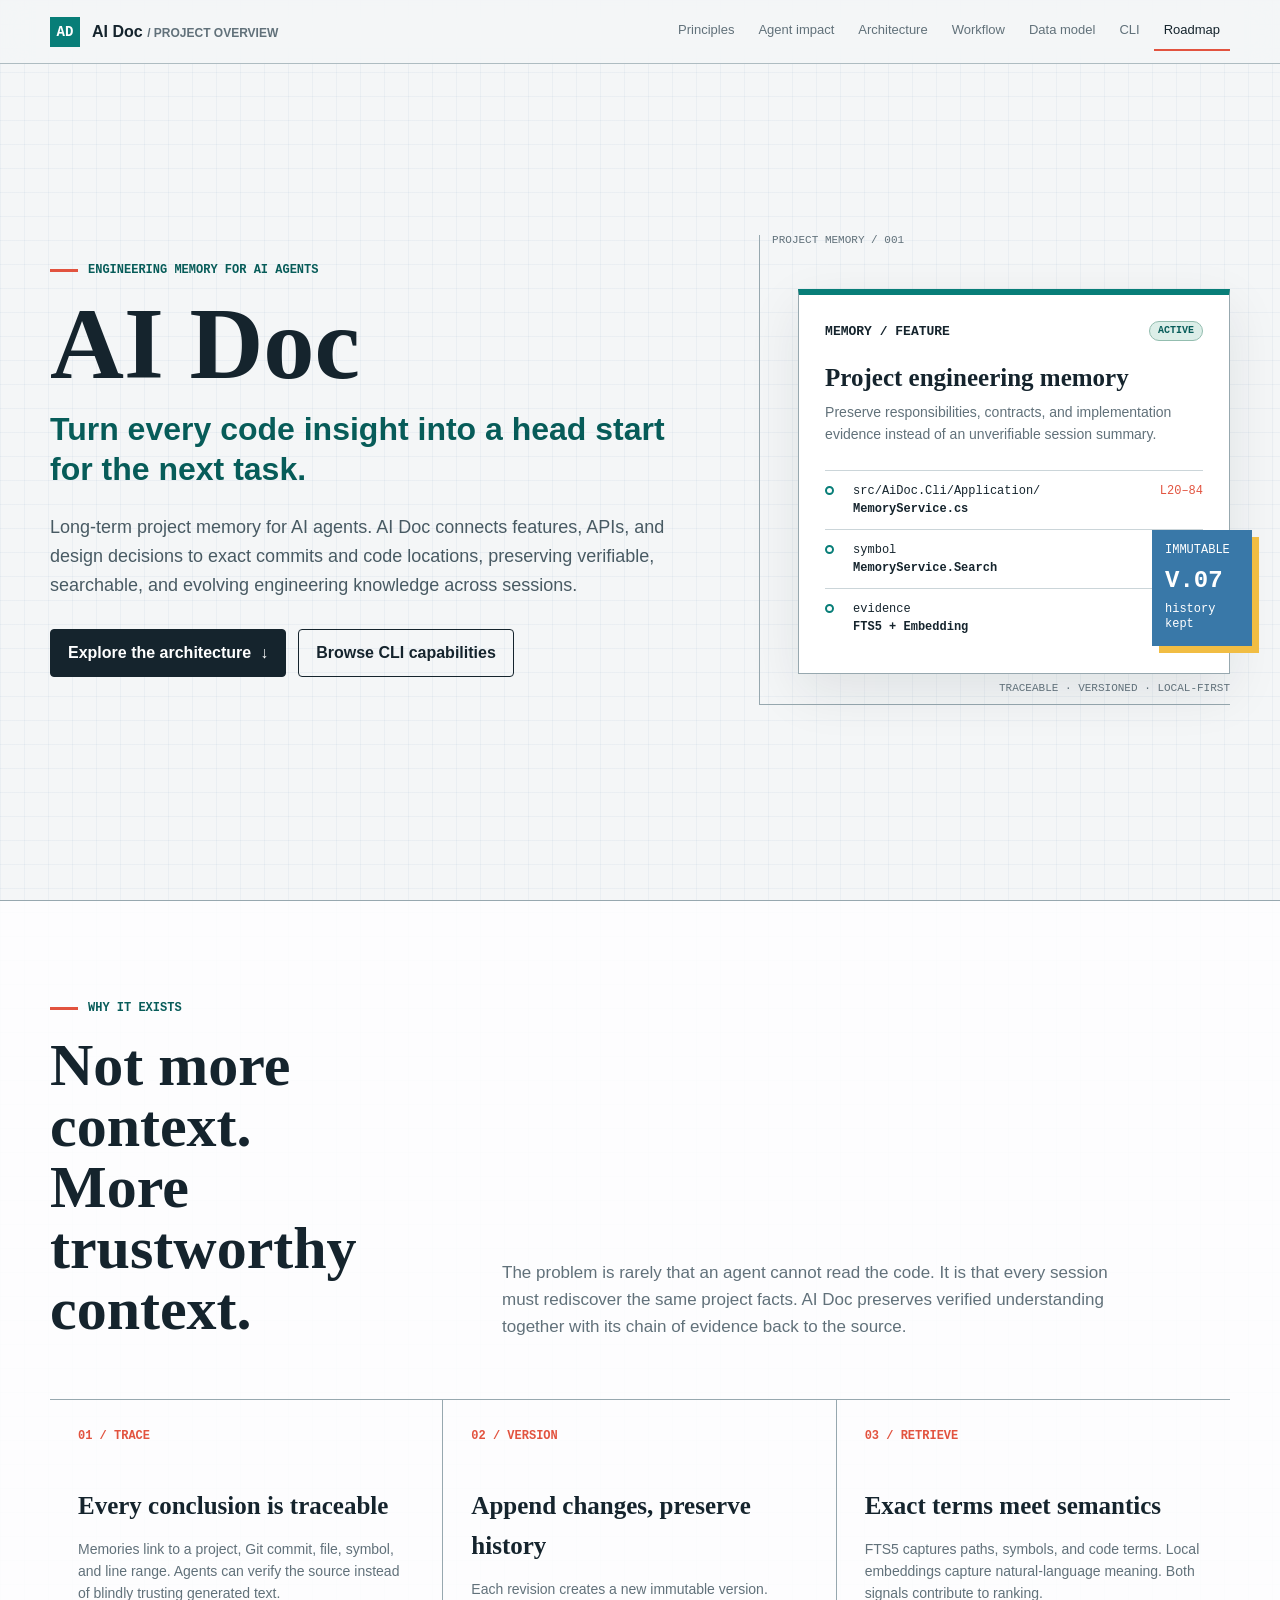
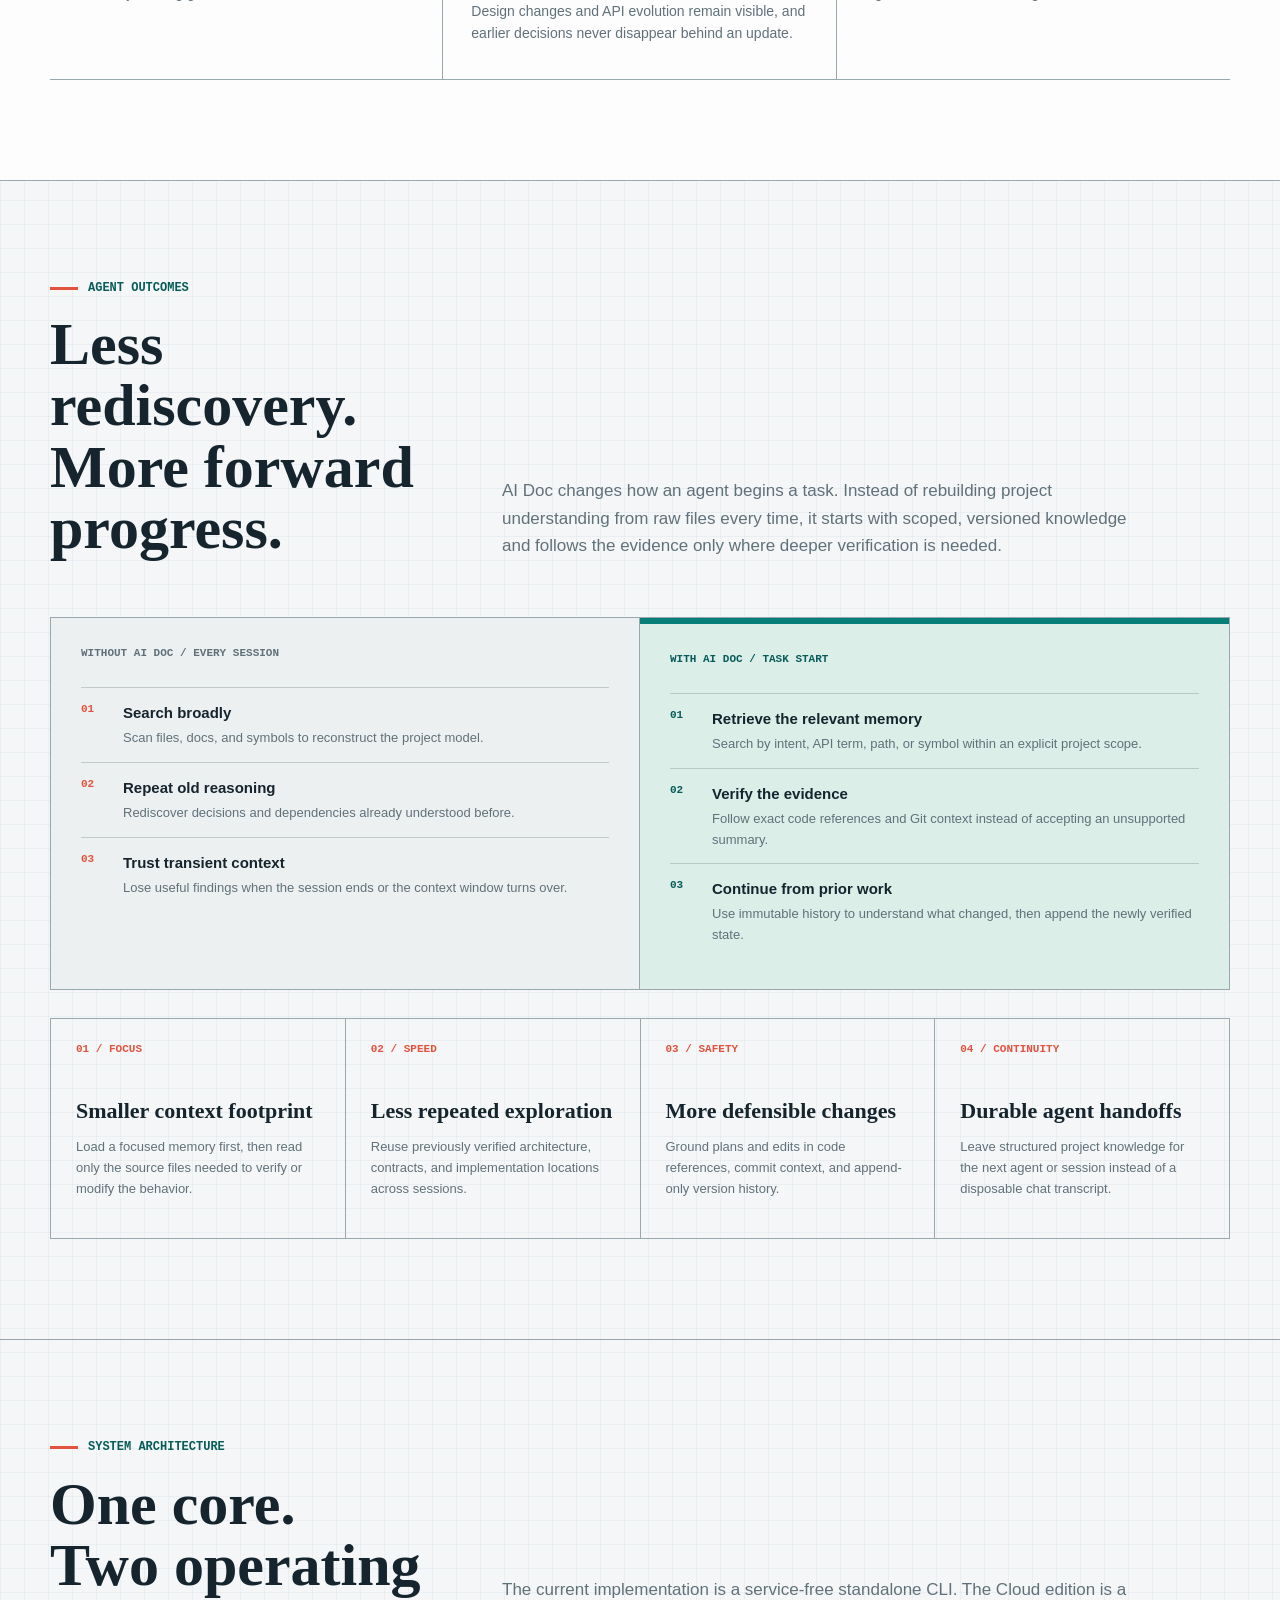
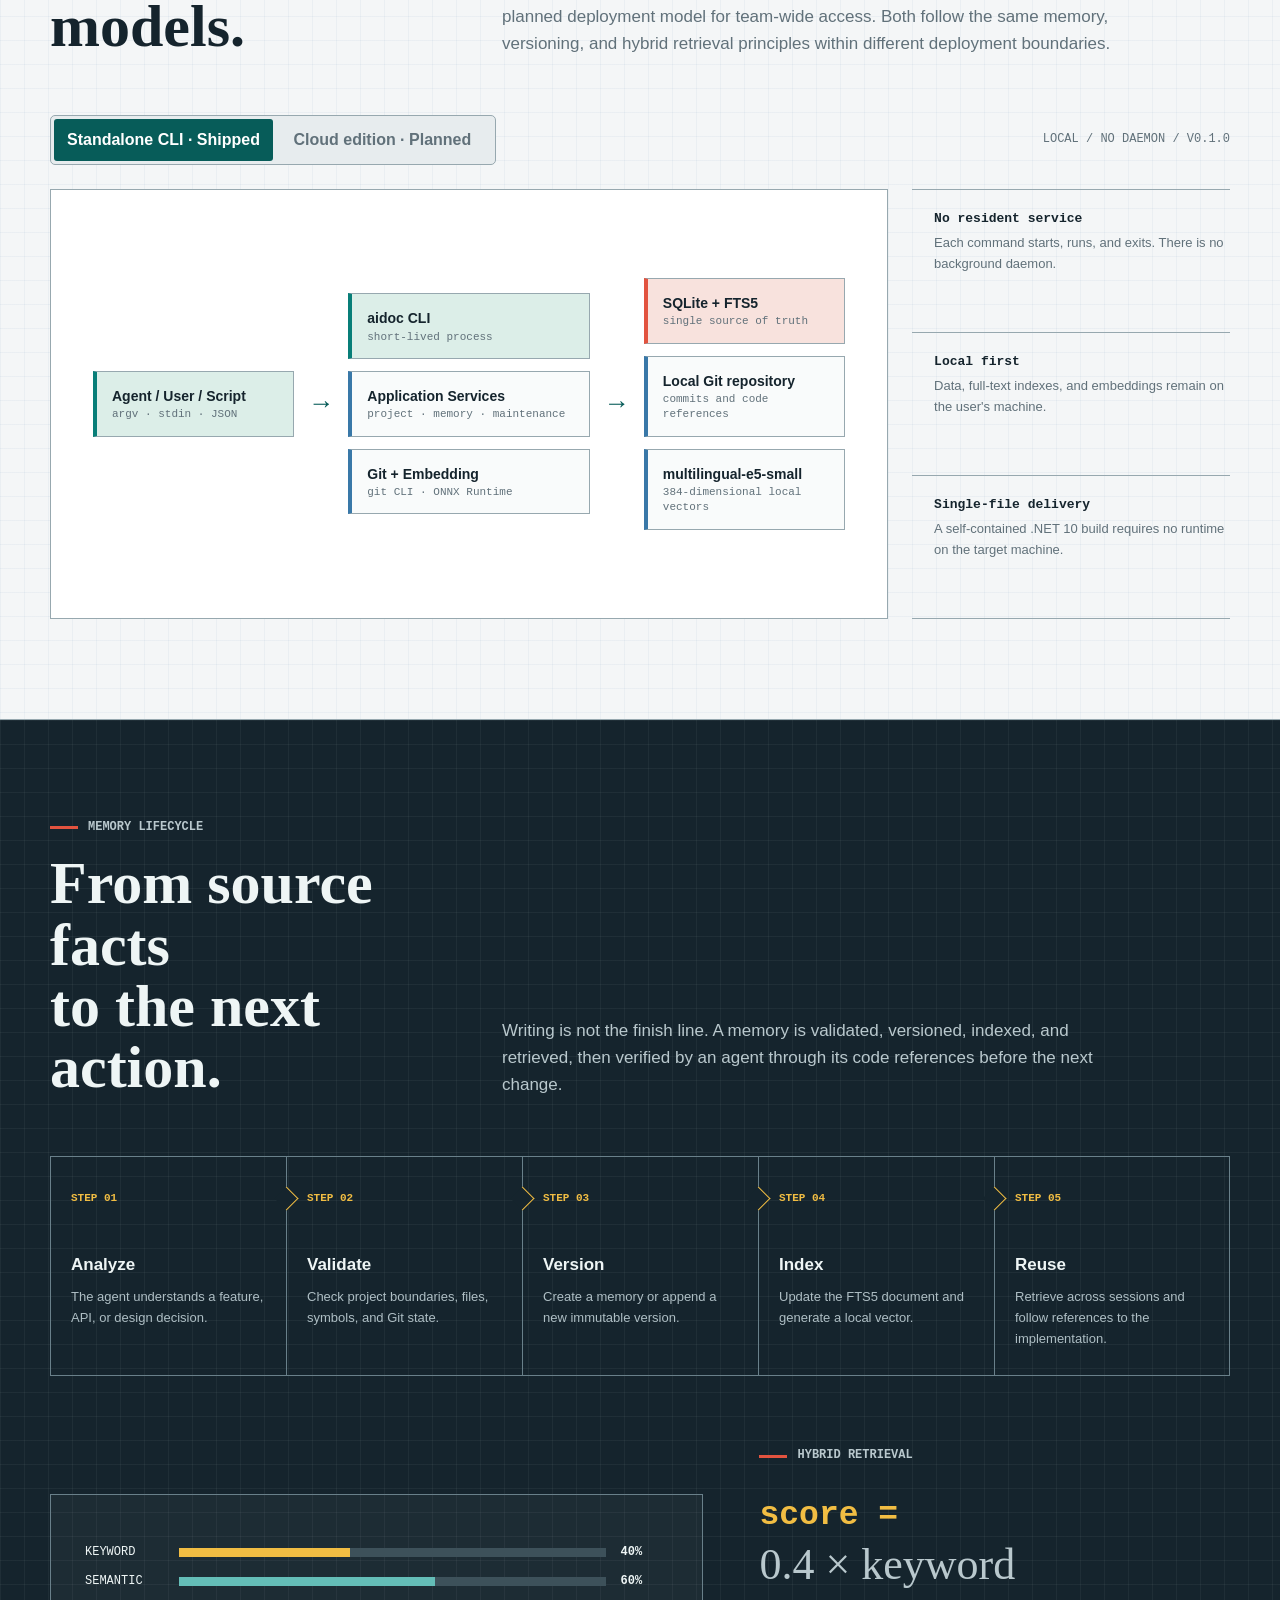
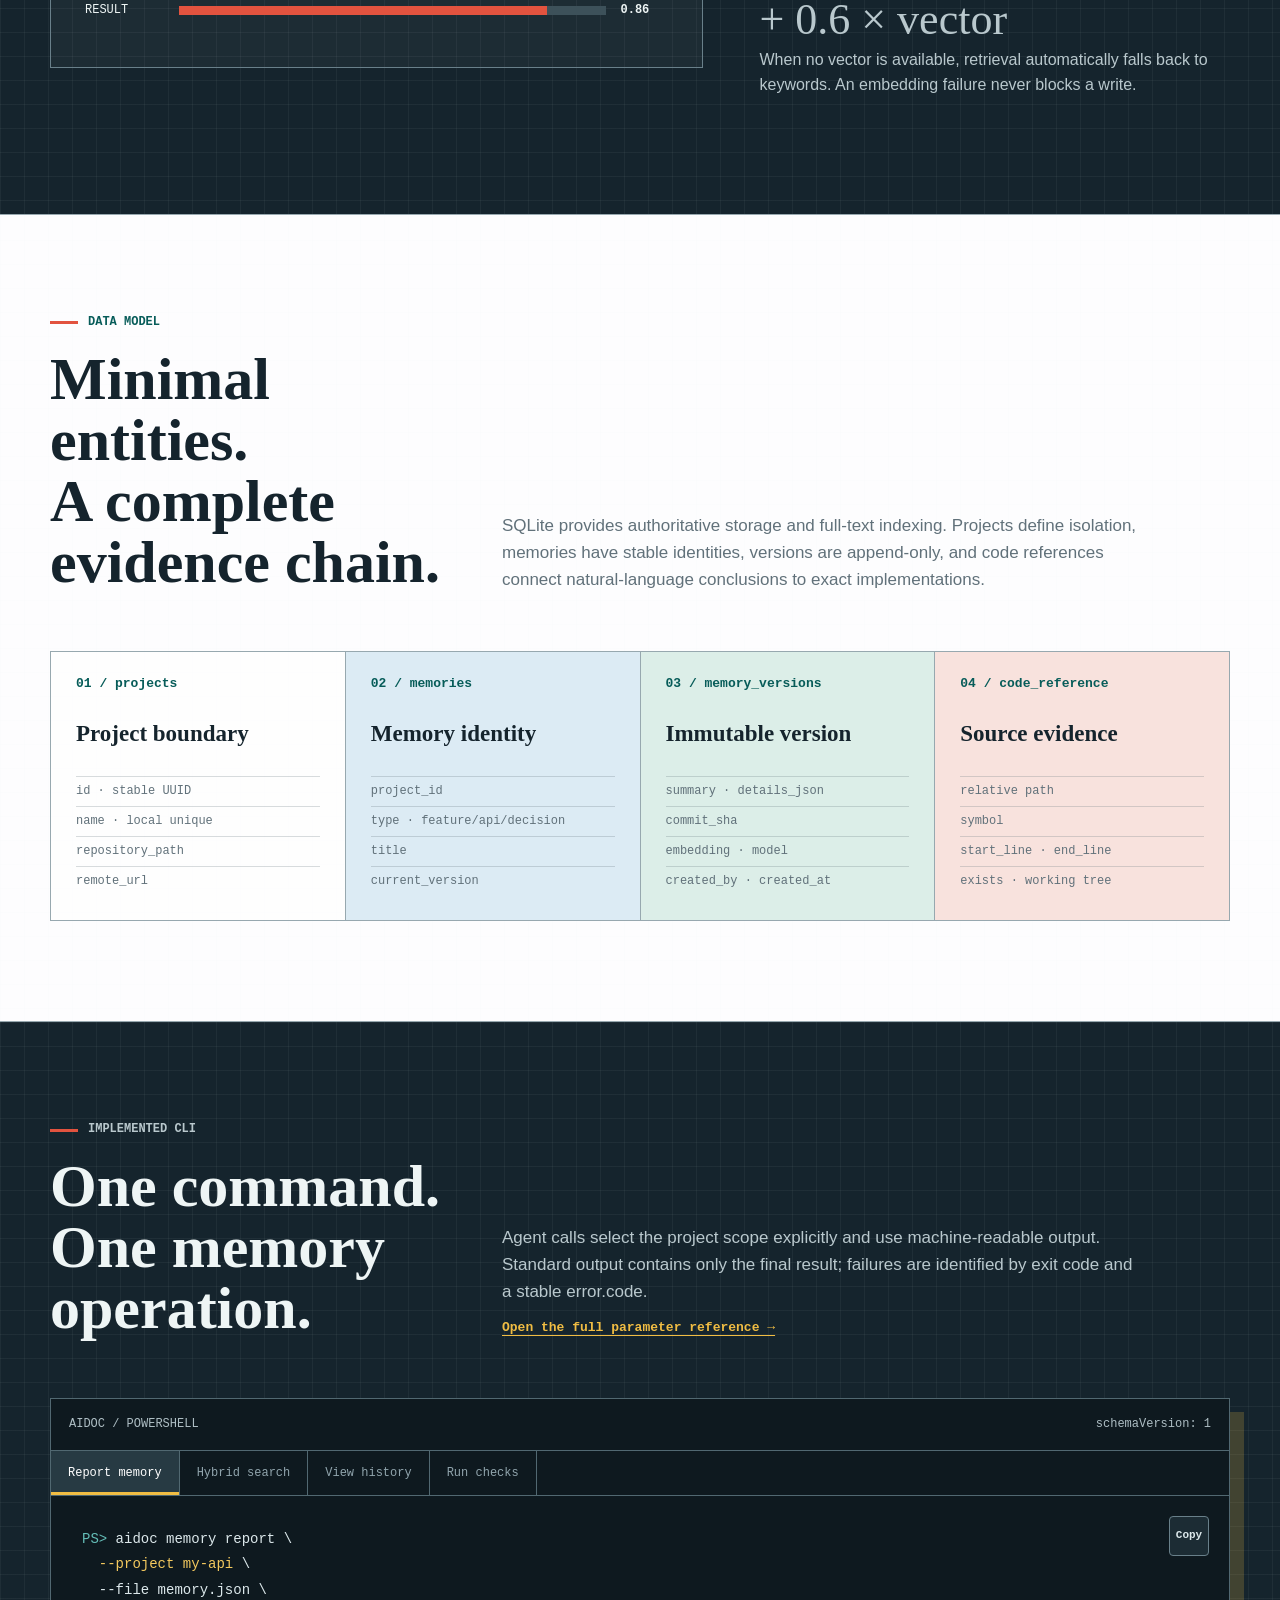
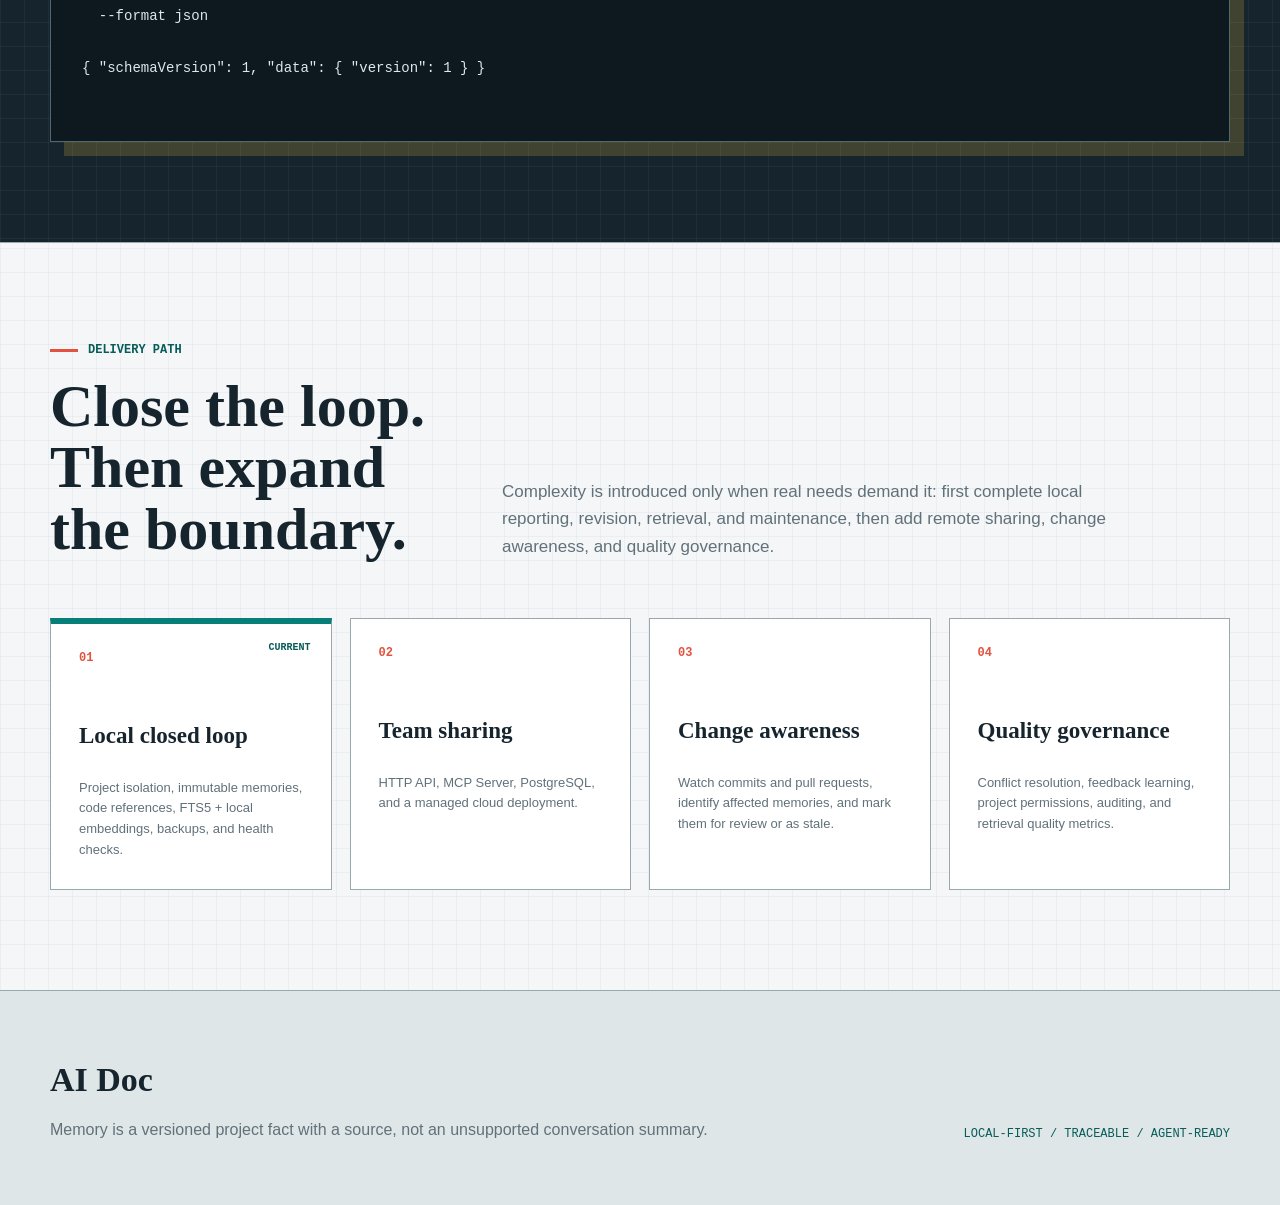
==== index.html @ 43036aaf "init version." ====
<!DOCTYPE html>
<html lang="en">
<head>
  <meta charset="UTF-8">
  <meta name="viewport" content="width=device-width, initial-scale=1.0">
  <meta name="description" content="AI Doc project overview: traceable, long-term project memory for AI agents.">
  <title>AI Doc | Project Overview</title>
  <style>
    :root {
      --paper: #f4f6f7;
      --surface: #ffffff;
      --ink: #15242d;
      --muted: #61717a;
      --line: #cbd5d9;
      --line-strong: #97a8af;
      --teal: #087e78;
      --teal-dark: #075c59;
      --coral: #e2533f;
      --yellow: #f1bd43;
      --blue: #3978a8;
      --green-soft: #dceee8;
      --blue-soft: #dcebf4;
      --coral-soft: #f8e2dd;
      --shadow: 0 18px 50px rgba(21, 36, 45, 0.09);
      --mono: "Cascadia Code", "SFMono-Regular", Consolas, monospace;
      --sans: "Aptos", "Segoe UI", "Microsoft YaHei", sans-serif;
      --display: Georgia, "Noto Serif SC", "Songti SC", serif;
    }

    * {
      box-sizing: border-box;
    }

    html {
      scroll-behavior: smooth;
    }

    body {
      margin: 0;
      color: var(--ink);
      background-color: var(--paper);
      background-image:
        linear-gradient(rgba(57, 120, 168, 0.055) 1px, transparent 1px),
        linear-gradient(90deg, rgba(57, 120, 168, 0.055) 1px, transparent 1px);
      background-size: 24px 24px;
      font-family: var(--sans);
      line-height: 1.6;
    }

    button,
    a {
      -webkit-tap-highlight-color: transparent;
    }

    button {
      font: inherit;
    }

    a {
      color: inherit;
    }

    .skip-link {
      position: fixed;
      top: 8px;
      left: 8px;
      z-index: 100;
      padding: 8px 12px;
      color: white;
      background: var(--ink);
      transform: translateY(-150%);
    }

    .skip-link:focus {
      transform: translateY(0);
    }

    .topbar {
      position: sticky;
      top: 0;
      z-index: 20;
      display: flex;
      align-items: center;
      justify-content: space-between;
      height: 64px;
      padding: 0 max(24px, calc((100vw - 1180px) / 2));
      border-bottom: 1px solid rgba(151, 168, 175, 0.75);
      background: rgba(244, 246, 247, 0.92);
      backdrop-filter: blur(14px);
    }

    .brand {
      display: flex;
      align-items: center;
      gap: 12px;
      font-weight: 800;
      text-decoration: none;
    }

    .brand-mark {
      display: grid;
      width: 30px;
      height: 30px;
      place-items: center;
      color: white;
      background: var(--teal);
      font: 700 14px/1 var(--mono);
    }

    .brand small {
      color: var(--muted);
      font-size: 12px;
      font-weight: 600;
    }

    .nav {
      display: flex;
      align-items: center;
      gap: 4px;
    }

    .nav a {
      padding: 8px 10px;
      border-bottom: 2px solid transparent;
      color: var(--muted);
      font-size: 13px;
      text-decoration: none;
    }

    .nav a:hover,
    .nav a.active {
      border-color: var(--coral);
      color: var(--ink);
    }

    .hero {
      min-height: calc(100vh - 64px);
      max-height: 860px;
      display: grid;
      grid-template-columns: minmax(0, 1.15fr) minmax(340px, 0.85fr);
      align-items: center;
      gap: 72px;
      width: min(1180px, calc(100% - 48px));
      margin: 0 auto;
      padding: 72px 0 96px;
    }

    .eyebrow {
      display: flex;
      align-items: center;
      gap: 10px;
      margin: 0 0 18px;
      color: var(--teal-dark);
      font: 700 12px/1.3 var(--mono);
      letter-spacing: 0;
      text-transform: uppercase;
    }

    .eyebrow::before {
      width: 28px;
      height: 3px;
      background: var(--coral);
      content: "";
    }

    h1,
    h2,
    h3,
    p {
      margin-top: 0;
    }

    h1 {
      max-width: 780px;
      margin-bottom: 24px;
      font-family: var(--display);
      font-size: clamp(58px, 8vw, 108px);
      line-height: 0.92;
      letter-spacing: 0;
    }

    h1 span {
      display: block;
      margin-top: 18px;
      color: var(--teal-dark);
      font-family: var(--sans);
      font-size: clamp(20px, 2.5vw, 34px);
      line-height: 1.25;
      font-weight: 650;
    }

    .hero-copy > p:not(.eyebrow) {
      max-width: 670px;
      margin-bottom: 30px;
      color: #485a63;
      font-size: 18px;
    }

    .hero-actions {
      display: flex;
      flex-wrap: wrap;
      gap: 12px;
    }

    .button {
      display: inline-flex;
      min-height: 44px;
      align-items: center;
      justify-content: center;
      gap: 9px;
      padding: 10px 17px;
      border: 1px solid var(--ink);
      border-radius: 4px;
      color: white;
      background: var(--ink);
      font-weight: 700;
      text-decoration: none;
      cursor: pointer;
    }

    .button.secondary {
      color: var(--ink);
      background: transparent;
    }

    .button:hover {
      color: white;
      border-color: var(--teal-dark);
      background: var(--teal-dark);
    }

    .hero-visual {
      position: relative;
      min-height: 470px;
      border-left: 1px solid var(--line-strong);
      border-bottom: 1px solid var(--line-strong);
    }

    .hero-visual::before,
    .hero-visual::after {
      position: absolute;
      color: var(--muted);
      font: 11px/1 var(--mono);
    }

    .hero-visual::before {
      top: 0;
      left: 12px;
      content: "PROJECT MEMORY / 001";
    }

    .hero-visual::after {
      right: 0;
      bottom: 10px;
      content: "TRACEABLE · VERSIONED · LOCAL-FIRST";
    }

    .memory-sheet {
      position: absolute;
      top: 54px;
      right: 0;
      width: calc(100% - 38px);
      padding: 26px;
      border: 1px solid var(--line-strong);
      border-top: 6px solid var(--teal);
      background: var(--surface);
      box-shadow: var(--shadow);
      animation: reveal 650ms ease-out both;
    }

    .sheet-head {
      display: flex;
      align-items: center;
      justify-content: space-between;
      margin-bottom: 22px;
    }

    .sheet-head strong {
      font: 700 13px/1 var(--mono);
    }

    .status {
      padding: 4px 8px;
      border: 1px solid #93bdaf;
      border-radius: 99px;
      color: var(--teal-dark);
      background: var(--green-soft);
      font: 700 10px/1 var(--mono);
    }

    .memory-title {
      margin-bottom: 8px;
      font-family: var(--display);
      font-size: 25px;
      line-height: 1.2;
    }

    .memory-sheet > p {
      margin-bottom: 24px;
      color: var(--muted);
      font-size: 14px;
    }

    .trace {
      display: grid;
      grid-template-columns: 18px 1fr auto;
      align-items: start;
      gap: 10px;
      padding: 11px 0;
      border-top: 1px solid var(--line);
      font: 12px/1.5 var(--mono);
    }

    .trace i {
      width: 9px;
      height: 9px;
      margin-top: 4px;
      border: 2px solid var(--teal);
      border-radius: 50%;
    }

    .trace span {
      overflow-wrap: anywhere;
    }

    .trace code {
      color: var(--coral);
    }

    .version-rail {
      position: absolute;
      right: -22px;
      bottom: 58px;
      display: grid;
      gap: 6px;
      width: 100px;
      padding: 13px;
      color: white;
      background: var(--blue);
      box-shadow: 7px 7px 0 var(--yellow);
      font: 12px/1.3 var(--mono);
      animation: reveal 650ms 180ms ease-out both;
    }

    .version-rail strong {
      font-size: 24px;
    }

    main {
      overflow: hidden;
    }

    .section {
      padding: 100px max(24px, calc((100vw - 1180px) / 2));
      border-top: 1px solid var(--line-strong);
      scroll-margin-top: 64px;
    }

    .section.white {
      background: rgba(255, 255, 255, 0.84);
    }

    .section.dark {
      color: #eef5f5;
      background: var(--ink);
      background-image:
        linear-gradient(rgba(220, 238, 232, 0.05) 1px, transparent 1px),
        linear-gradient(90deg, rgba(220, 238, 232, 0.05) 1px, transparent 1px);
      background-size: 24px 24px;
    }

    .section-heading {
      display: grid;
      grid-template-columns: 0.7fr 1.3fr;
      gap: 60px;
      align-items: end;
      margin-bottom: 58px;
    }

    .section-heading h2 {
      margin-bottom: 0;
      font-family: var(--display);
      font-size: clamp(36px, 5vw, 60px);
      line-height: 1.02;
      letter-spacing: 0;
    }

    .section-heading > p {
      max-width: 640px;
      margin: 0;
      color: var(--muted);
      font-size: 17px;
    }

    .dark .section-heading > p,
    .dark .eyebrow {
      color: #b9c8cd;
    }

    .principles {
      display: grid;
      grid-template-columns: repeat(3, 1fr);
      border-top: 1px solid var(--line-strong);
      border-bottom: 1px solid var(--line-strong);
    }

    .principle {
      min-height: 250px;
      padding: 30px 28px 34px;
      border-right: 1px solid var(--line-strong);
    }

    .principle:last-child {
      border-right: 0;
    }

    .principle-num {
      display: block;
      margin-bottom: 44px;
      color: var(--coral);
      font: 700 12px/1 var(--mono);
    }

    .principle h3 {
      margin-bottom: 12px;
      font-family: var(--display);
      font-size: 25px;
    }

    .principle p {
      margin: 0;
      color: var(--muted);
      font-size: 14px;
    }

    .impact-compare {
      display: grid;
      grid-template-columns: 1fr 1fr;
      margin-bottom: 28px;
      border: 1px solid var(--line-strong);
      background: var(--surface);
    }

    .impact-path {
      padding: 30px;
    }

    .impact-path:first-child {
      border-right: 1px solid var(--line-strong);
      background: #edf0f1;
    }

    .impact-path.with-aidoc {
      border-top: 6px solid var(--teal);
      background: var(--green-soft);
    }

    .impact-label {
      display: block;
      margin-bottom: 28px;
      color: var(--muted);
      font: 700 11px/1 var(--mono);
    }

    .with-aidoc .impact-label {
      color: var(--teal-dark);
    }

    .impact-steps {
      display: grid;
      gap: 0;
      margin: 0;
      padding: 0;
      list-style: none;
      counter-reset: impact-step;
    }

    .impact-steps li {
      display: grid;
      grid-template-columns: 30px 1fr;
      gap: 12px;
      padding: 13px 0;
      border-top: 1px solid rgba(97, 113, 122, 0.3);
      counter-increment: impact-step;
    }

    .impact-steps li::before {
      color: var(--coral);
      content: "0" counter(impact-step);
      font: 700 11px/1.6 var(--mono);
    }

    .with-aidoc .impact-steps li::before {
      color: var(--teal-dark);
    }

    .impact-steps strong {
      display: block;
      margin-bottom: 3px;
      font-size: 15px;
    }

    .impact-steps p {
      margin: 0;
      color: var(--muted);
      font-size: 13px;
    }

    .outcomes {
      display: grid;
      grid-template-columns: repeat(4, 1fr);
      border-top: 1px solid var(--line-strong);
      border-left: 1px solid var(--line-strong);
    }

    .outcome {
      min-height: 220px;
      padding: 25px;
      border-right: 1px solid var(--line-strong);
      border-bottom: 1px solid var(--line-strong);
    }

    .outcome code {
      display: block;
      margin-bottom: 38px;
      color: var(--coral);
      font: 700 11px/1 var(--mono);
    }

    .outcome h3 {
      margin-bottom: 9px;
      font-family: var(--display);
      font-size: 22px;
    }

    .outcome p {
      margin: 0;
      color: var(--muted);
      font-size: 13px;
    }

    .architecture-toolbar {
      display: flex;
      align-items: center;
      justify-content: space-between;
      gap: 16px;
      margin-bottom: 24px;
    }

    .segmented {
      display: inline-grid;
      grid-template-columns: 1fr 1fr;
      padding: 3px;
      border: 1px solid var(--line-strong);
      border-radius: 5px;
      background: #e7ecee;
    }

    .segment {
      min-width: 142px;
      padding: 8px 13px;
      border: 0;
      border-radius: 3px;
      color: var(--muted);
      background: transparent;
      font-weight: 700;
      cursor: pointer;
    }

    .segment.active {
      color: white;
      background: var(--teal-dark);
    }

    .architecture-state {
      color: var(--muted);
      font: 12px/1.3 var(--mono);
    }

    .architecture-panel {
      display: none;
      min-height: 430px;
      grid-template-columns: minmax(0, 1.45fr) minmax(280px, 0.55fr);
      gap: 24px;
      animation: reveal 350ms ease-out both;
    }

    .architecture-panel.active {
      display: grid;
    }

    .diagram {
      display: grid;
      grid-template-columns: 1fr 54px 1.2fr 54px 1fr;
      align-items: center;
      min-height: 430px;
      padding: 42px;
      border: 1px solid var(--line-strong);
      background: var(--surface);
    }

    .diagram-column {
      display: grid;
      gap: 12px;
    }

    .node {
      position: relative;
      min-height: 62px;
      display: grid;
      align-content: center;
      padding: 13px 15px;
      border: 1px solid var(--line-strong);
      border-left: 4px solid var(--blue);
      background: #f9fbfb;
    }

    .node.primary {
      border-left-color: var(--teal);
      background: var(--green-soft);
    }

    .node.storage {
      border-left-color: var(--coral);
      background: var(--coral-soft);
    }

    .node.cloud {
      border-left-color: var(--yellow);
      background: #fff5d8;
    }

    .node strong {
      font-size: 14px;
    }

    .node small {
      color: var(--muted);
      font: 11px/1.4 var(--mono);
    }

    .arrow {
      color: var(--teal-dark);
      text-align: center;
      font: 26px/1 var(--mono);
    }

    .architecture-notes {
      display: grid;
      grid-template-rows: repeat(3, 1fr);
      border-top: 1px solid var(--line-strong);
    }

    .architecture-note {
      padding: 20px 4px 20px 22px;
      border-bottom: 1px solid var(--line-strong);
    }

    .architecture-note strong {
      display: block;
      margin-bottom: 5px;
      font: 700 13px/1.4 var(--mono);
    }

    .architecture-note p {
      margin: 0;
      color: var(--muted);
      font-size: 13px;
    }

    .lifecycle {
      display: grid;
      grid-template-columns: repeat(5, minmax(0, 1fr));
      gap: 0;
      margin-bottom: 72px;
    }

    .stage {
      position: relative;
      min-height: 190px;
      padding: 26px 20px;
      border-top: 1px solid #69808a;
      border-bottom: 1px solid #69808a;
      border-left: 1px solid #69808a;
    }

    .stage:last-child {
      border-right: 1px solid #69808a;
    }

    .stage:not(:last-child)::after {
      position: absolute;
      top: 33px;
      right: -9px;
      z-index: 2;
      width: 16px;
      height: 16px;
      border-top: 1px solid var(--yellow);
      border-right: 1px solid var(--yellow);
      background: var(--ink);
      content: "";
      transform: rotate(45deg);
    }

    .stage-index {
      color: var(--yellow);
      font: 700 11px/1 var(--mono);
    }

    .stage h3 {
      margin: 42px 0 9px;
      font-size: 17px;
    }

    .stage p {
      margin: 0;
      color: #aebec4;
      font-size: 13px;
    }

    .retrieval {
      display: grid;
      grid-template-columns: 1fr 0.72fr;
      gap: 56px;
      align-items: center;
    }

    .score-visual {
      padding: 34px;
      border: 1px solid #69808a;
      background: rgba(255, 255, 255, 0.035);
    }

    .score-line {
      display: grid;
      grid-template-columns: 80px 1fr 48px;
      gap: 14px;
      align-items: center;
      margin: 17px 0;
      font: 12px/1 var(--mono);
    }

    .score-track {
      height: 9px;
      background: #3d515a;
    }

    .score-fill {
      display: block;
      height: 100%;
      background: var(--yellow);
    }

    .score-fill.semantic {
      background: #64bdb7;
    }

    .formula {
      margin: 0;
      font-family: var(--display);
      font-size: clamp(28px, 4vw, 44px);
      line-height: 1.25;
    }

    .formula strong {
      color: var(--yellow);
      font-family: var(--mono);
      font-size: 0.75em;
    }

    .reference-link {
      display: inline-block;
      margin-top: 14px;
      color: var(--yellow);
      font: 700 13px/1.4 var(--mono);
      text-underline-offset: 4px;
    }

    .reference-link:hover {
      color: white;
    }

    .retrieval-copy p {
      color: #b9c8cd;
    }

    .data-grid {
      display: grid;
      grid-template-columns: repeat(4, 1fr);
      border-top: 1px solid var(--line-strong);
      border-left: 1px solid var(--line-strong);
    }

    .data-entity {
      min-height: 260px;
      padding: 25px;
      border-right: 1px solid var(--line-strong);
      border-bottom: 1px solid var(--line-strong);
      background: rgba(255, 255, 255, 0.5);
    }

    .data-entity:nth-child(2) {
      background: var(--blue-soft);
    }

    .data-entity:nth-child(3) {
      background: var(--green-soft);
    }

    .data-entity:nth-child(4) {
      background: var(--coral-soft);
    }

    .data-entity code {
      display: block;
      margin-bottom: 26px;
      color: var(--teal-dark);
      font: 700 13px/1 var(--mono);
    }

    .data-entity h3 {
      font-family: var(--display);
      font-size: 23px;
    }

    .field-list {
      margin: 0;
      padding: 0;
      list-style: none;
    }

    .field-list li {
      padding: 6px 0;
      border-top: 1px solid rgba(97, 113, 122, 0.25);
      color: var(--muted);
      font: 12px/1.4 var(--mono);
    }

    .cli-shell {
      overflow: hidden;
      border: 1px solid #516871;
      background: #0e191f;
      box-shadow: 14px 14px 0 rgba(241, 189, 67, 0.2);
    }

    .cli-head {
      display: flex;
      align-items: center;
      justify-content: space-between;
      min-height: 52px;
      padding: 0 18px;
      border-bottom: 1px solid #516871;
      color: #aebec4;
      font: 12px/1 var(--mono);
    }

    .cli-tabs {
      display: flex;
      flex-wrap: wrap;
      gap: 0;
      border-bottom: 1px solid #516871;
    }

    .cli-tab {
      min-height: 44px;
      padding: 11px 17px;
      border: 0;
      border-right: 1px solid #516871;
      color: #91a5ad;
      background: transparent;
      font: 12px/1 var(--mono);
      cursor: pointer;
    }

    .cli-tab.active {
      color: #fff;
      background: #273a43;
      box-shadow: inset 0 -3px 0 var(--yellow);
    }

    .cli-body {
      position: relative;
      min-height: 245px;
      padding: 31px 76px 31px 31px;
    }

    .cli-example {
      display: none;
      margin: 0;
      color: #dce8eb;
      font: 14px/1.85 var(--mono);
      white-space: pre-wrap;
      overflow-wrap: anywhere;
    }

    .cli-example.active {
      display: block;
    }

    .prompt {
      color: #64bdb7;
    }

    .argument {
      color: #f4c95e;
    }

    .copy-button {
      position: absolute;
      top: 20px;
      right: 20px;
      width: 40px;
      height: 40px;
      display: grid;
      place-items: center;
      padding: 0;
      border: 1px solid #69808a;
      border-radius: 4px;
      color: #dce8eb;
      background: #1c2c34;
      font: 700 11px/1 var(--mono);
      cursor: pointer;
    }

    .copy-button:hover {
      border-color: var(--yellow);
      color: var(--yellow);
    }

    .roadmap {
      display: grid;
      grid-template-columns: repeat(4, 1fr);
      gap: 18px;
      counter-reset: roadmap;
    }

    .roadmap-item {
      position: relative;
      min-height: 250px;
      padding: 28px;
      border: 1px solid var(--line-strong);
      background: var(--surface);
      counter-increment: roadmap;
    }

    .roadmap-item.current {
      border-top: 6px solid var(--teal);
    }

    .roadmap-item::before {
      display: block;
      margin-bottom: 54px;
      color: var(--coral);
      content: "0" counter(roadmap);
      font: 700 12px/1 var(--mono);
    }

    .roadmap-item h3 {
      font-family: var(--display);
      font-size: 23px;
    }

    .roadmap-item p {
      margin: 0;
      color: var(--muted);
      font-size: 13px;
    }

    .current-label {
      position: absolute;
      top: 19px;
      right: 20px;
      color: var(--teal-dark);
      font: 700 10px/1 var(--mono);
    }

    footer {
      display: grid;
      grid-template-columns: 1fr auto;
      gap: 30px;
      align-items: end;
      padding: 62px max(24px, calc((100vw - 1180px) / 2));
      border-top: 1px solid var(--line-strong);
      background: #dfe6e8;
    }

    footer strong {
      display: block;
      margin-bottom: 10px;
      font-family: var(--display);
      font-size: 34px;
    }

    footer p {
      max-width: 680px;
      margin: 0;
      color: var(--muted);
    }

    footer code {
      color: var(--teal-dark);
      font: 12px/1.5 var(--mono);
    }

    @keyframes reveal {
      from {
        opacity: 0;
        transform: translateY(14px);
      }
      to {
        opacity: 1;
        transform: translateY(0);
      }
    }

    @media (max-width: 980px) {
      .nav {
        display: none;
      }

      .hero {
        grid-template-columns: 1fr;
        max-height: none;
        padding-top: 68px;
      }

      .hero-visual {
        width: min(560px, 100%);
      }

      .section-heading {
        grid-template-columns: 1fr;
        gap: 18px;
      }

      .architecture-panel.active {
        grid-template-columns: 1fr;
      }

      .architecture-notes {
        grid-template-columns: repeat(3, 1fr);
        grid-template-rows: none;
      }

      .architecture-note {
        border-right: 1px solid var(--line-strong);
      }

      .data-grid,
      .roadmap,
      .outcomes {
        grid-template-columns: repeat(2, 1fr);
      }

      .retrieval {
        grid-template-columns: 1fr;
      }
    }

    @media (max-width: 720px) {
      .topbar {
        height: 58px;
        padding: 0 18px;
      }

      .brand small {
        display: none;
      }

      .hero {
        min-height: 0;
        width: calc(100% - 36px);
        gap: 50px;
        padding: 58px 0 78px;
      }

      h1 {
        font-size: 58px;
      }

      h1 span {
        font-size: 21px;
      }

      .hero-copy > p:not(.eyebrow) {
        font-size: 16px;
      }

      .hero-actions .button {
        flex: 1 1 100%;
      }

      .hero-visual {
        min-height: 440px;
      }

      .memory-sheet {
        width: calc(100% - 18px);
        padding: 21px;
      }

      .version-rail {
        right: 0;
      }

      .section {
        padding: 76px 18px;
        scroll-margin-top: 58px;
      }

      .section-heading {
        margin-bottom: 40px;
      }

      .principles,
      .lifecycle,
      .data-grid,
      .roadmap,
      .outcomes,
      .impact-compare {
        grid-template-columns: 1fr;
      }

      .impact-path:first-child {
        border-right: 0;
        border-bottom: 1px solid var(--line-strong);
      }

      .principle {
        min-height: 0;
        border-right: 0;
        border-bottom: 1px solid var(--line-strong);
      }

      .principle:last-child {
        border-bottom: 0;
      }

      .principle-num {
        margin-bottom: 24px;
      }

      .architecture-toolbar {
        align-items: stretch;
        flex-direction: column;
      }

      .segmented,
      .segment {
        width: 100%;
        min-width: 0;
      }

      .diagram {
        min-height: 0;
        grid-template-columns: 1fr;
        gap: 12px;
        padding: 18px;
      }

      .arrow {
        transform: rotate(90deg);
      }

      .architecture-notes {
        grid-template-columns: 1fr;
      }

      .architecture-note {
        border-right: 0;
      }

      .stage {
        min-height: 0;
        border-right: 1px solid #69808a;
        border-bottom: 0;
      }

      .stage:last-child {
        border-bottom: 1px solid #69808a;
      }

      .stage:not(:last-child)::after {
        top: auto;
        right: 28px;
        bottom: -9px;
        transform: rotate(135deg);
      }

      .stage h3 {
        margin-top: 24px;
      }

      .score-visual {
        padding: 22px 16px;
      }

      .score-line {
        grid-template-columns: 66px 1fr 38px;
        gap: 9px;
      }

      .cli-tabs {
        display: grid;
        grid-template-columns: repeat(2, 1fr);
      }

      .cli-tab {
        border-bottom: 1px solid #516871;
      }

      .cli-body {
        min-height: 300px;
        padding: 72px 18px 25px;
      }

      footer {
        grid-template-columns: 1fr;
        align-items: start;
        padding: 50px 18px;
      }
    }

    @media (prefers-reduced-motion: reduce) {
      *,
      *::before,
      *::after {
        scroll-behavior: auto !important;
        animation-duration: 0.01ms !important;
        animation-iteration-count: 1 !important;
      }
    }
  </style>
</head>
<body>
  <a class="skip-link" href="#main">Skip to main content</a>

  <header class="topbar">
    <a class="brand" href="#top" aria-label="Back to the AI Doc overview">
      <span class="brand-mark">AD</span>
      <span>AI Doc <small>/ PROJECT OVERVIEW</small></span>
    </a>
    <nav class="nav" aria-label="Page navigation">
      <a href="#principles">Principles</a>
      <a href="#impact">Agent impact</a>
      <a href="#architecture">Architecture</a>
      <a href="#workflow">Workflow</a>
      <a href="#model">Data model</a>
      <a href="#cli">CLI</a>
      <a href="#roadmap">Roadmap</a>
    </nav>
  </header>

  <main id="main">
    <section class="hero" id="top">
      <div class="hero-copy">
        <p class="eyebrow">Engineering memory for AI agents</p>
        <h1>AI Doc<span>Turn every code insight into a head start for the next task.</span></h1>
        <p>Long-term project memory for AI agents. AI Doc connects features, APIs, and design decisions to exact commits and code locations, preserving verifiable, searchable, and evolving engineering knowledge across sessions.</p>
        <div class="hero-actions">
          <a class="button" href="#architecture">Explore the architecture <span aria-hidden="true">↓</span></a>
          <a class="button secondary" href="#cli">Browse CLI capabilities</a>
        </div>
      </div>

      <div class="hero-visual" aria-label="Example of a traceable AI Doc memory">
        <article class="memory-sheet">
          <div class="sheet-head">
            <strong>MEMORY / FEATURE</strong>
            <span class="status">ACTIVE</span>
          </div>
          <h2 class="memory-title">Project engineering memory</h2>
          <p>Preserve responsibilities, contracts, and implementation evidence instead of an unverifiable session summary.</p>
          <div class="trace">
            <i aria-hidden="true"></i>
            <span>src/AiDoc.Cli/Application/<br><strong>MemoryService.cs</strong></span>
            <code>L20–84</code>
          </div>
          <div class="trace">
            <i aria-hidden="true"></i>
            <span>symbol<br><strong>MemoryService.Search</strong></span>
            <code>commit</code>
          </div>
          <div class="trace">
            <i aria-hidden="true"></i>
            <span>evidence<br><strong>FTS5 + Embedding</strong></span>
            <code>0.86</code>
          </div>
        </article>
        <div class="version-rail">
          <span>IMMUTABLE</span>
          <strong>V.07</strong>
          <span>history kept</span>
        </div>
      </div>
    </section>

    <section class="section white" id="principles">
      <div class="section-heading">
        <div>
          <p class="eyebrow">Why it exists</p>
          <h2>Not more context.<br>More trustworthy context.</h2>
        </div>
        <p>The problem is rarely that an agent cannot read the code. It is that every session must rediscover the same project facts. AI Doc preserves verified understanding together with its chain of evidence back to the source.</p>
      </div>

      <div class="principles">
        <article class="principle">
          <span class="principle-num">01 / TRACE</span>
          <h3>Every conclusion is traceable</h3>
          <p>Memories link to a project, Git commit, file, symbol, and line range. Agents can verify the source instead of blindly trusting generated text.</p>
        </article>
        <article class="principle">
          <span class="principle-num">02 / VERSION</span>
          <h3>Append changes, preserve history</h3>
          <p>Each revision creates a new immutable version. Design changes and API evolution remain visible, and earlier decisions never disappear behind an update.</p>
        </article>
        <article class="principle">
          <span class="principle-num">03 / RETRIEVE</span>
          <h3>Exact terms meet semantics</h3>
          <p>FTS5 captures paths, symbols, and code terms. Local embeddings capture natural-language meaning. Both signals contribute to ranking.</p>
        </article>
      </div>
    </section>

    <section class="section" id="impact">
      <div class="section-heading">
        <div>
          <p class="eyebrow">Agent outcomes</p>
          <h2>Less rediscovery.<br>More forward progress.</h2>
        </div>
        <p>AI Doc changes how an agent begins a task. Instead of rebuilding project understanding from raw files every time, it starts with scoped, versioned knowledge and follows the evidence only where deeper verification is needed.</p>
      </div>

      <div class="impact-compare" aria-label="Agent workflow before and after adopting AI Doc">
        <article class="impact-path">
          <span class="impact-label">WITHOUT AI DOC / EVERY SESSION</span>
          <ol class="impact-steps">
            <li><div><strong>Search broadly</strong><p>Scan files, docs, and symbols to reconstruct the project model.</p></div></li>
            <li><div><strong>Repeat old reasoning</strong><p>Rediscover decisions and dependencies already understood before.</p></div></li>
            <li><div><strong>Trust transient context</strong><p>Lose useful findings when the session ends or the context window turns over.</p></div></li>
          </ol>
        </article>
        <article class="impact-path with-aidoc">
          <span class="impact-label">WITH AI DOC / TASK START</span>
          <ol class="impact-steps">
            <li><div><strong>Retrieve the relevant memory</strong><p>Search by intent, API term, path, or symbol within an explicit project scope.</p></div></li>
            <li><div><strong>Verify the evidence</strong><p>Follow exact code references and Git context instead of accepting an unsupported summary.</p></div></li>
            <li><div><strong>Continue from prior work</strong><p>Use immutable history to understand what changed, then append the newly verified state.</p></div></li>
          </ol>
        </article>
      </div>

      <div class="outcomes">
        <article class="outcome"><code>01 / FOCUS</code><h3>Smaller context footprint</h3><p>Load a focused memory first, then read only the source files needed to verify or modify the behavior.</p></article>
        <article class="outcome"><code>02 / SPEED</code><h3>Less repeated exploration</h3><p>Reuse previously verified architecture, contracts, and implementation locations across sessions.</p></article>
        <article class="outcome"><code>03 / SAFETY</code><h3>More defensible changes</h3><p>Ground plans and edits in code references, commit context, and append-only version history.</p></article>
        <article class="outcome"><code>04 / CONTINUITY</code><h3>Durable agent handoffs</h3><p>Leave structured project knowledge for the next agent or session instead of a disposable chat transcript.</p></article>
      </div>
    </section>

    <section class="section" id="architecture">
      <div class="section-heading">
        <div>
          <p class="eyebrow">System architecture</p>
          <h2>One core.<br>Two operating models.</h2>
        </div>
        <p>The current implementation is a service-free standalone CLI. The Cloud edition is a planned deployment model for team-wide access. Both follow the same memory, versioning, and hybrid retrieval principles within different deployment boundaries.</p>
      </div>

      <div class="architecture-toolbar">
        <div class="segmented" role="tablist" aria-label="Select an architecture model">
          <button class="segment active" type="button" role="tab" aria-selected="true" aria-controls="architecture-local" data-architecture="local">Standalone CLI · Shipped</button>
          <button class="segment" type="button" role="tab" aria-selected="false" aria-controls="architecture-cloud" data-architecture="cloud">Cloud edition · Planned</button>
        </div>
        <span class="architecture-state" id="architecture-state">LOCAL / NO DAEMON / V0.1.0</span>
      </div>

      <div class="architecture-panel active" id="architecture-local" role="tabpanel">
        <div class="diagram" aria-label="Standalone CLI architecture diagram">
          <div class="diagram-column">
            <div class="node primary"><strong>Agent / User / Script</strong><small>argv · stdin · JSON</small></div>
          </div>
          <div class="arrow" aria-hidden="true">→</div>
          <div class="diagram-column">
            <div class="node primary"><strong>aidoc CLI</strong><small>short-lived process</small></div>
            <div class="node"><strong>Application Services</strong><small>project · memory · maintenance</small></div>
            <div class="node"><strong>Git + Embedding</strong><small>git CLI · ONNX Runtime</small></div>
          </div>
          <div class="arrow" aria-hidden="true">→</div>
          <div class="diagram-column">
            <div class="node storage"><strong>SQLite + FTS5</strong><small>single source of truth</small></div>
            <div class="node"><strong>Local Git repository</strong><small>commits and code references</small></div>
            <div class="node"><strong>multilingual-e5-small</strong><small>384-dimensional local vectors</small></div>
          </div>
        </div>
        <aside class="architecture-notes" aria-label="Standalone architecture characteristics">
          <div class="architecture-note"><strong>No resident service</strong><p>Each command starts, runs, and exits. There is no background daemon.</p></div>
          <div class="architecture-note"><strong>Local first</strong><p>Data, full-text indexes, and embeddings remain on the user's machine.</p></div>
          <div class="architecture-note"><strong>Single-file delivery</strong><p>A self-contained .NET 10 build requires no runtime on the target machine.</p></div>
        </aside>
      </div>

      <div class="architecture-panel" id="architecture-cloud" role="tabpanel" hidden>
        <div class="diagram" aria-label="Cloud edition architecture diagram">
          <div class="diagram-column">
            <div class="node primary"><strong>Agent / MCP Client</strong><small>HTTPS + API Key</small></div>
          </div>
          <div class="arrow" aria-hidden="true">→</div>
          <div class="diagram-column">
            <div class="node cloud"><strong>Managed container platform</strong><small>HTTP API + MCP Server</small></div>
            <div class="node"><strong>Memory + Search</strong><small>shared application layer</small></div>
            <div class="node"><strong>Managed Identity</strong><small>service-to-service access</small></div>
          </div>
          <div class="arrow" aria-hidden="true">→</div>
          <div class="diagram-column">
            <div class="node storage"><strong>PostgreSQL</strong><small>pgvector + pg_trgm</small></div>
            <div class="node cloud"><strong>Embedding service</strong><small>hosted model inference</small></div>
            <div class="node"><strong>ACR + Log Analytics</strong><small>images and logs</small></div>
          </div>
        </div>
        <aside class="architecture-notes" aria-label="Cloud architecture characteristics">
          <div class="architecture-note"><strong>Shared by the team</strong><p>Multiple machines access the same project memory through HTTP and MCP.</p></div>
          <div class="architecture-note"><strong>Minimal service set</strong><p>One container and one database, with no premature microservice split.</p></div>
          <div class="architecture-note"><strong>Scale on demand</strong><p>Add queues and search services only when capacity or SLA pressure is measurable.</p></div>
        </aside>
      </div>
    </section>

    <section class="section dark" id="workflow">
      <div class="section-heading">
        <div>
          <p class="eyebrow">Memory lifecycle</p>
          <h2>From source facts<br>to the next action.</h2>
        </div>
        <p>Writing is not the finish line. A memory is validated, versioned, indexed, and retrieved, then verified by an agent through its code references before the next change.</p>
      </div>

      <div class="lifecycle">
        <article class="stage"><span class="stage-index">STEP 01</span><h3>Analyze</h3><p>The agent understands a feature, API, or design decision.</p></article>
        <article class="stage"><span class="stage-index">STEP 02</span><h3>Validate</h3><p>Check project boundaries, files, symbols, and Git state.</p></article>
        <article class="stage"><span class="stage-index">STEP 03</span><h3>Version</h3><p>Create a memory or append a new immutable version.</p></article>
        <article class="stage"><span class="stage-index">STEP 04</span><h3>Index</h3><p>Update the FTS5 document and generate a local vector.</p></article>
        <article class="stage"><span class="stage-index">STEP 05</span><h3>Reuse</h3><p>Retrieve across sessions and follow references to the implementation.</p></article>
      </div>

      <div class="retrieval">
        <div class="score-visual" aria-label="Hybrid retrieval weighting diagram">
          <div class="score-line"><span>KEYWORD</span><div class="score-track"><span class="score-fill" style="width: 40%"></span></div><strong>40%</strong></div>
          <div class="score-line"><span>SEMANTIC</span><div class="score-track"><span class="score-fill semantic" style="width: 60%"></span></div><strong>60%</strong></div>
          <div class="score-line"><span>RESULT</span><div class="score-track"><span class="score-fill" style="width: 86%; background: #e2533f"></span></div><strong>0.86</strong></div>
        </div>
        <div class="retrieval-copy">
          <p class="eyebrow">Hybrid retrieval</p>
          <p class="formula"><strong>score =</strong><br>0.4 × keyword<br>+ 0.6 × vector</p>
          <p>When no vector is available, retrieval automatically falls back to keywords. An embedding failure never blocks a write.</p>
        </div>
      </div>
    </section>

    <section class="section white" id="model">
      <div class="section-heading">
        <div>
          <p class="eyebrow">Data model</p>
          <h2>Minimal entities.<br>A complete evidence chain.</h2>
        </div>
        <p>SQLite provides authoritative storage and full-text indexing. Projects define isolation, memories have stable identities, versions are append-only, and code references connect natural-language conclusions to exact implementations.</p>
      </div>

      <div class="data-grid">
        <article class="data-entity"><code>01 / projects</code><h3>Project boundary</h3><ul class="field-list"><li>id · stable UUID</li><li>name · local unique</li><li>repository_path</li><li>remote_url</li></ul></article>
        <article class="data-entity"><code>02 / memories</code><h3>Memory identity</h3><ul class="field-list"><li>project_id</li><li>type · feature/api/decision</li><li>title</li><li>current_version</li></ul></article>
        <article class="data-entity"><code>03 / memory_versions</code><h3>Immutable version</h3><ul class="field-list"><li>summary · details_json</li><li>commit_sha</li><li>embedding · model</li><li>created_by · created_at</li></ul></article>
        <article class="data-entity"><code>04 / code_reference</code><h3>Source evidence</h3><ul class="field-list"><li>relative path</li><li>symbol</li><li>start_line · end_line</li><li>exists · working tree</li></ul></article>
      </div>
    </section>

    <section class="section dark" id="cli">
      <div class="section-heading">
        <div>
          <p class="eyebrow">Implemented CLI</p>
          <h2>One command.<br>One memory operation.</h2>
        </div>
        <p>Agent calls select the project scope explicitly and use machine-readable output. Standard output contains only the final result; failures are identified by exit code and a stable error.code.<br><a class="reference-link" href="command-line-reference.md">Open the full parameter reference →</a></p>
      </div>

      <div class="cli-shell">
        <div class="cli-head"><span>AIDOC / POWERSHELL</span><span>schemaVersion: 1</span></div>
        <div class="cli-tabs" role="tablist" aria-label="CLI examples">
          <button class="cli-tab active" type="button" role="tab" aria-selected="true" data-cli="report">Report memory</button>
          <button class="cli-tab" type="button" role="tab" aria-selected="false" data-cli="search">Hybrid search</button>
          <button class="cli-tab" type="button" role="tab" aria-selected="false" data-cli="history">View history</button>
          <button class="cli-tab" type="button" role="tab" aria-selected="false" data-cli="doctor">Run checks</button>
        </div>
        <div class="cli-body">
          <button class="copy-button" type="button" aria-label="Copy current command" title="Copy current command">Copy</button>
          <pre class="cli-example active" id="cli-report" data-command="aidoc memory report --project my-api --file memory.json --format json"><span class="prompt">PS&gt;</span> aidoc memory report \
  <span class="argument">--project my-api</span> \
  --file memory.json \
  --format json

{ "schemaVersion": 1, "data": { "version": 1 } }</pre>
          <pre class="cli-example" id="cli-search" data-command="aidoc search &quot;How is authentication implemented?&quot; --project my-api --limit 5 --format json"><span class="prompt">PS&gt;</span> aidoc search <span class="argument">"How is authentication implemented?"</span> \
  --project my-api \
  --limit 5 \
  --format json</pre>
          <pre class="cli-example" id="cli-history" data-command="aidoc memory history &lt;memory-id&gt; --format json"><span class="prompt">PS&gt;</span> aidoc memory history \
  <span class="argument">&lt;memory-id&gt;</span> \
  --format json</pre>
          <pre class="cli-example" id="cli-doctor" data-command="aidoc doctor --format json"><span class="prompt">PS&gt;</span> aidoc doctor --format json

<span class="prompt">PS&gt;</span> aidoc backup --format json</pre>
        </div>
      </div>
    </section>

    <section class="section" id="roadmap">
      <div class="section-heading">
        <div>
          <p class="eyebrow">Delivery path</p>
          <h2>Close the loop.<br>Then expand the boundary.</h2>
        </div>
        <p>Complexity is introduced only when real needs demand it: first complete local reporting, revision, retrieval, and maintenance, then add remote sharing, change awareness, and quality governance.</p>
      </div>

      <div class="roadmap">
        <article class="roadmap-item current"><span class="current-label">CURRENT</span><h3>Local closed loop</h3><p>Project isolation, immutable memories, code references, FTS5 + local embeddings, backups, and health checks.</p></article>
        <article class="roadmap-item"><h3>Team sharing</h3><p>HTTP API, MCP Server, PostgreSQL, and a managed cloud deployment.</p></article>
        <article class="roadmap-item"><h3>Change awareness</h3><p>Watch commits and pull requests, identify affected memories, and mark them for review or as stale.</p></article>
        <article class="roadmap-item"><h3>Quality governance</h3><p>Conflict resolution, feedback learning, project permissions, auditing, and retrieval quality metrics.</p></article>
      </div>
    </section>
  </main>

  <footer>
    <div>
      <strong>AI Doc</strong>
      <p>Memory is a versioned project fact with a source, not an unsupported conversation summary.</p>
    </div>
    <code>LOCAL-FIRST / TRACEABLE / AGENT-READY</code>
  </footer>

  <script>
    const architectureTabs = document.querySelectorAll('[data-architecture]');
    const architecturePanels = document.querySelectorAll('.architecture-panel');
    const architectureState = document.querySelector('#architecture-state');

    architectureTabs.forEach((tab) => {
      tab.addEventListener('click', () => {
        const selected = tab.dataset.architecture;
        architectureTabs.forEach((item) => {
          const active = item === tab;
          item.classList.toggle('active', active);
          item.setAttribute('aria-selected', String(active));
        });
        architecturePanels.forEach((panel) => {
          const active = panel.id === `architecture-${selected}`;
          panel.classList.toggle('active', active);
          panel.hidden = !active;
        });
        architectureState.textContent = selected === 'local'
          ? 'LOCAL / NO DAEMON / V0.1.0'
          : 'CLOUD / SHARED / PLANNED';
      });
    });

    const cliTabs = document.querySelectorAll('[data-cli]');
    const cliExamples = document.querySelectorAll('.cli-example');
    const copyButton = document.querySelector('.copy-button');

    cliTabs.forEach((tab) => {
      tab.addEventListener('click', () => {
        cliTabs.forEach((item) => {
          const active = item === tab;
          item.classList.toggle('active', active);
          item.setAttribute('aria-selected', String(active));
        });
        cliExamples.forEach((example) => {
          example.classList.toggle('active', example.id === `cli-${tab.dataset.cli}`);
        });
        copyButton.textContent = 'Copy';
      });
    });

    copyButton.addEventListener('click', async () => {
      const command = document.querySelector('.cli-example.active').dataset.command;
      try {
        await navigator.clipboard.writeText(command);
        copyButton.textContent = 'Done';
      } catch {
        copyButton.textContent = 'Failed';
      }
    });

    const navLinks = document.querySelectorAll('.nav a');
    const sections = [...navLinks]
      .map((link) => document.querySelector(link.getAttribute('href')))
      .filter(Boolean);

    const observer = new IntersectionObserver((entries) => {
      entries.forEach((entry) => {
        if (!entry.isIntersecting) return;
        navLinks.forEach((link) => {
          link.classList.toggle('active', link.getAttribute('href') === `#${entry.target.id}`);
        });
      });
    }, { rootMargin: '-25% 0px -65% 0px' });

    sections.forEach((section) => observer.observe(section));
  </script>
</body>
</html>
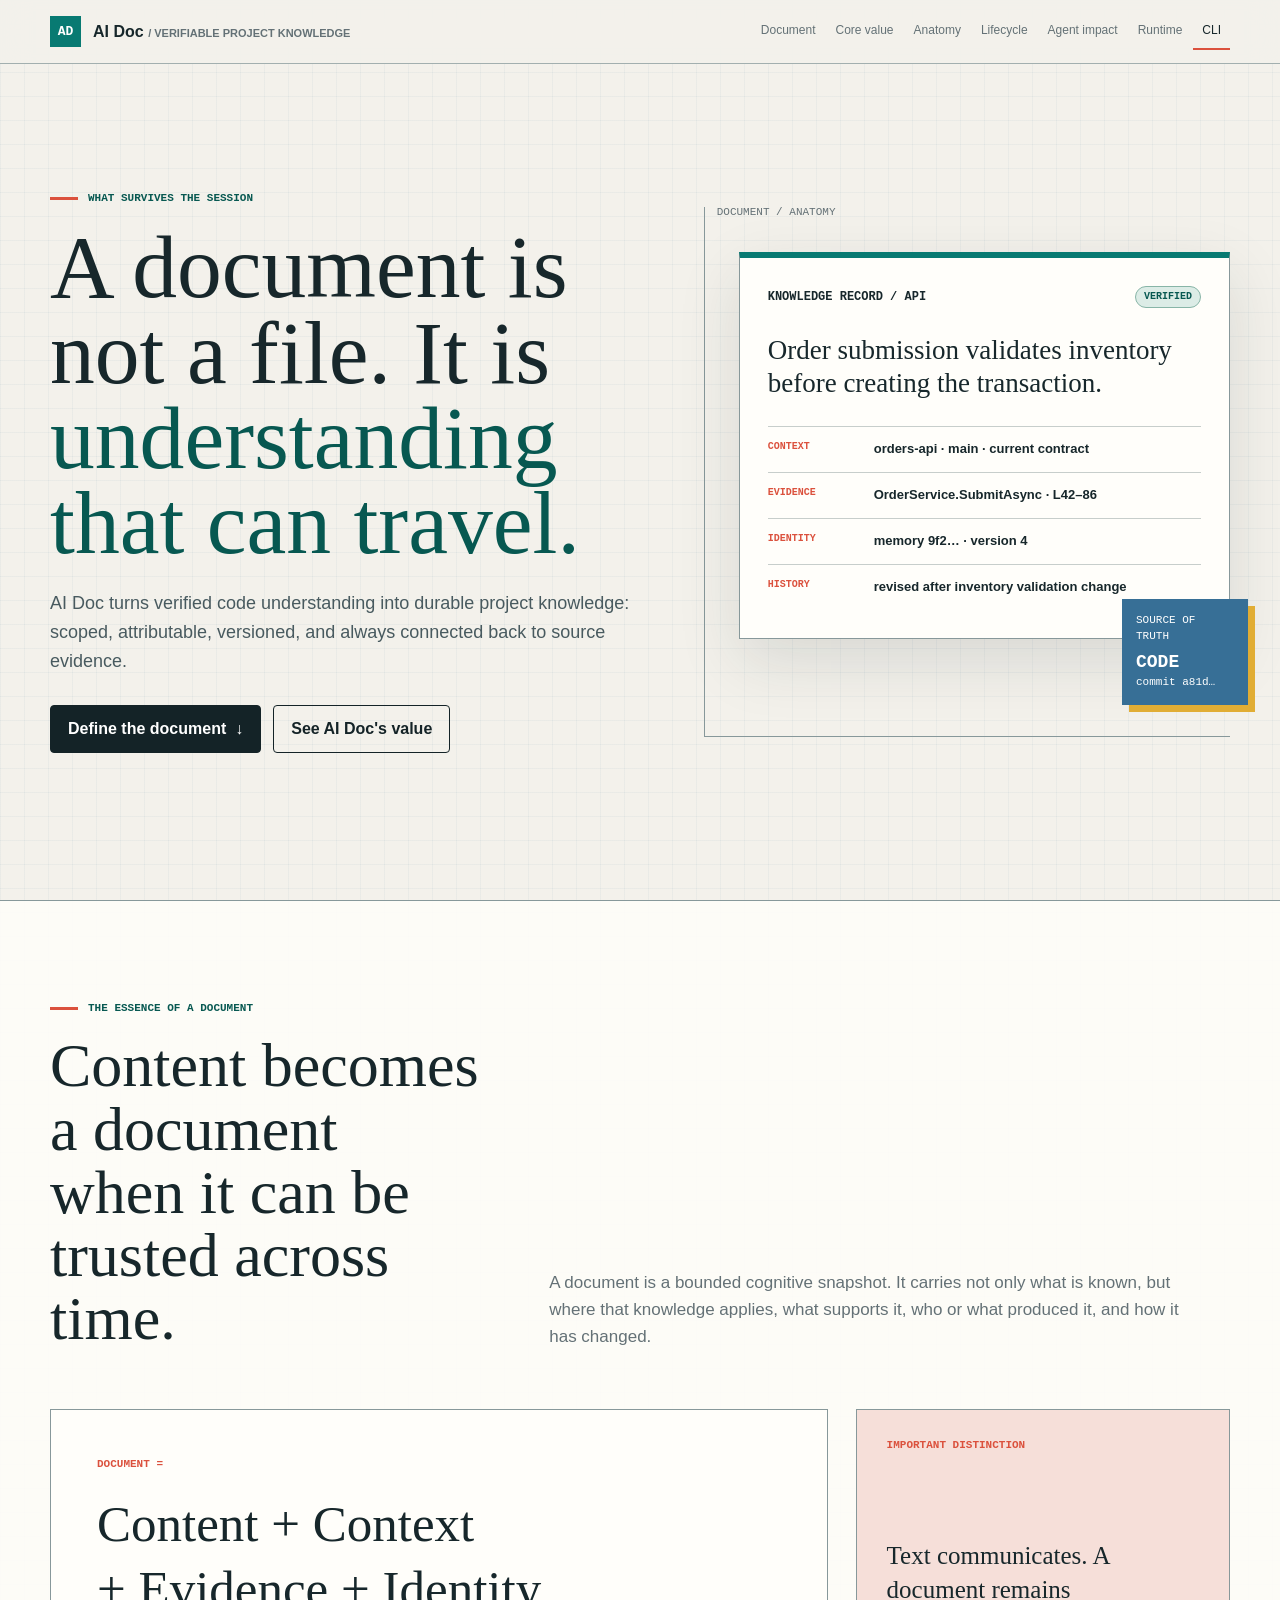
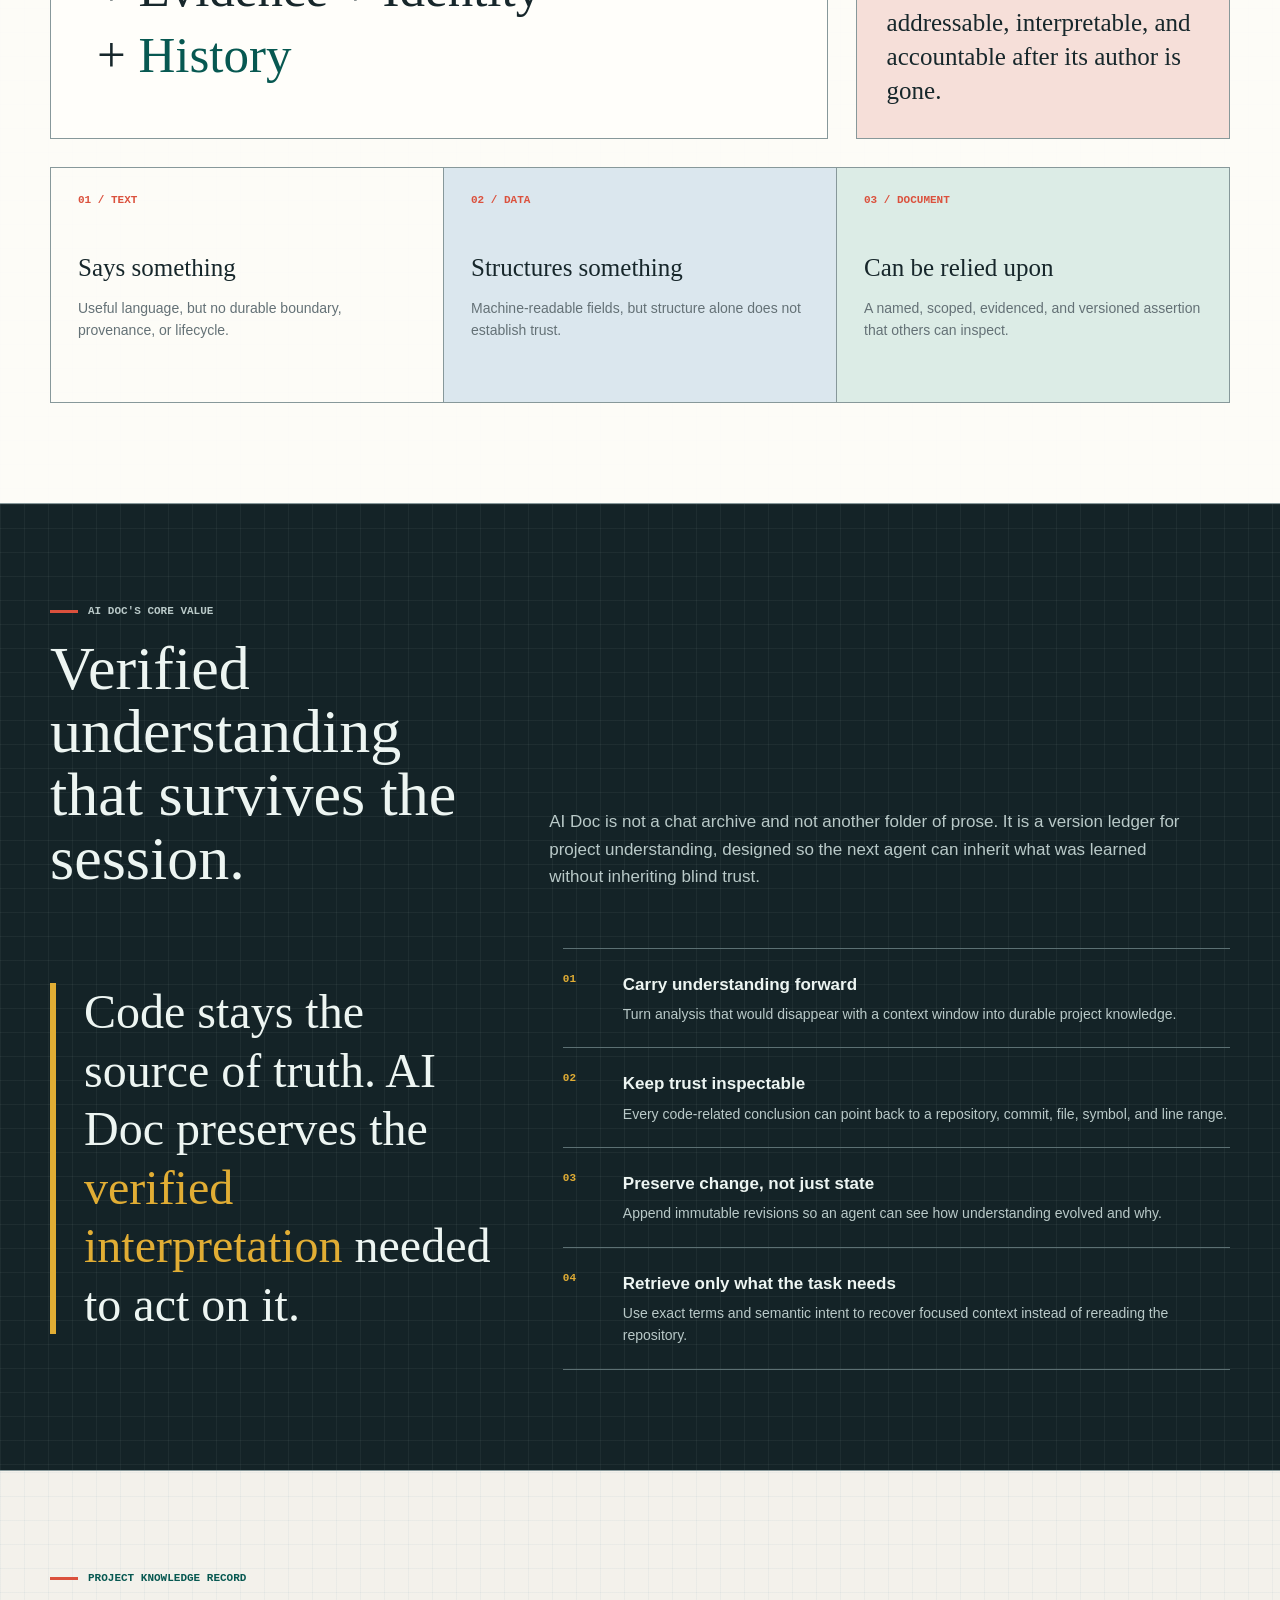
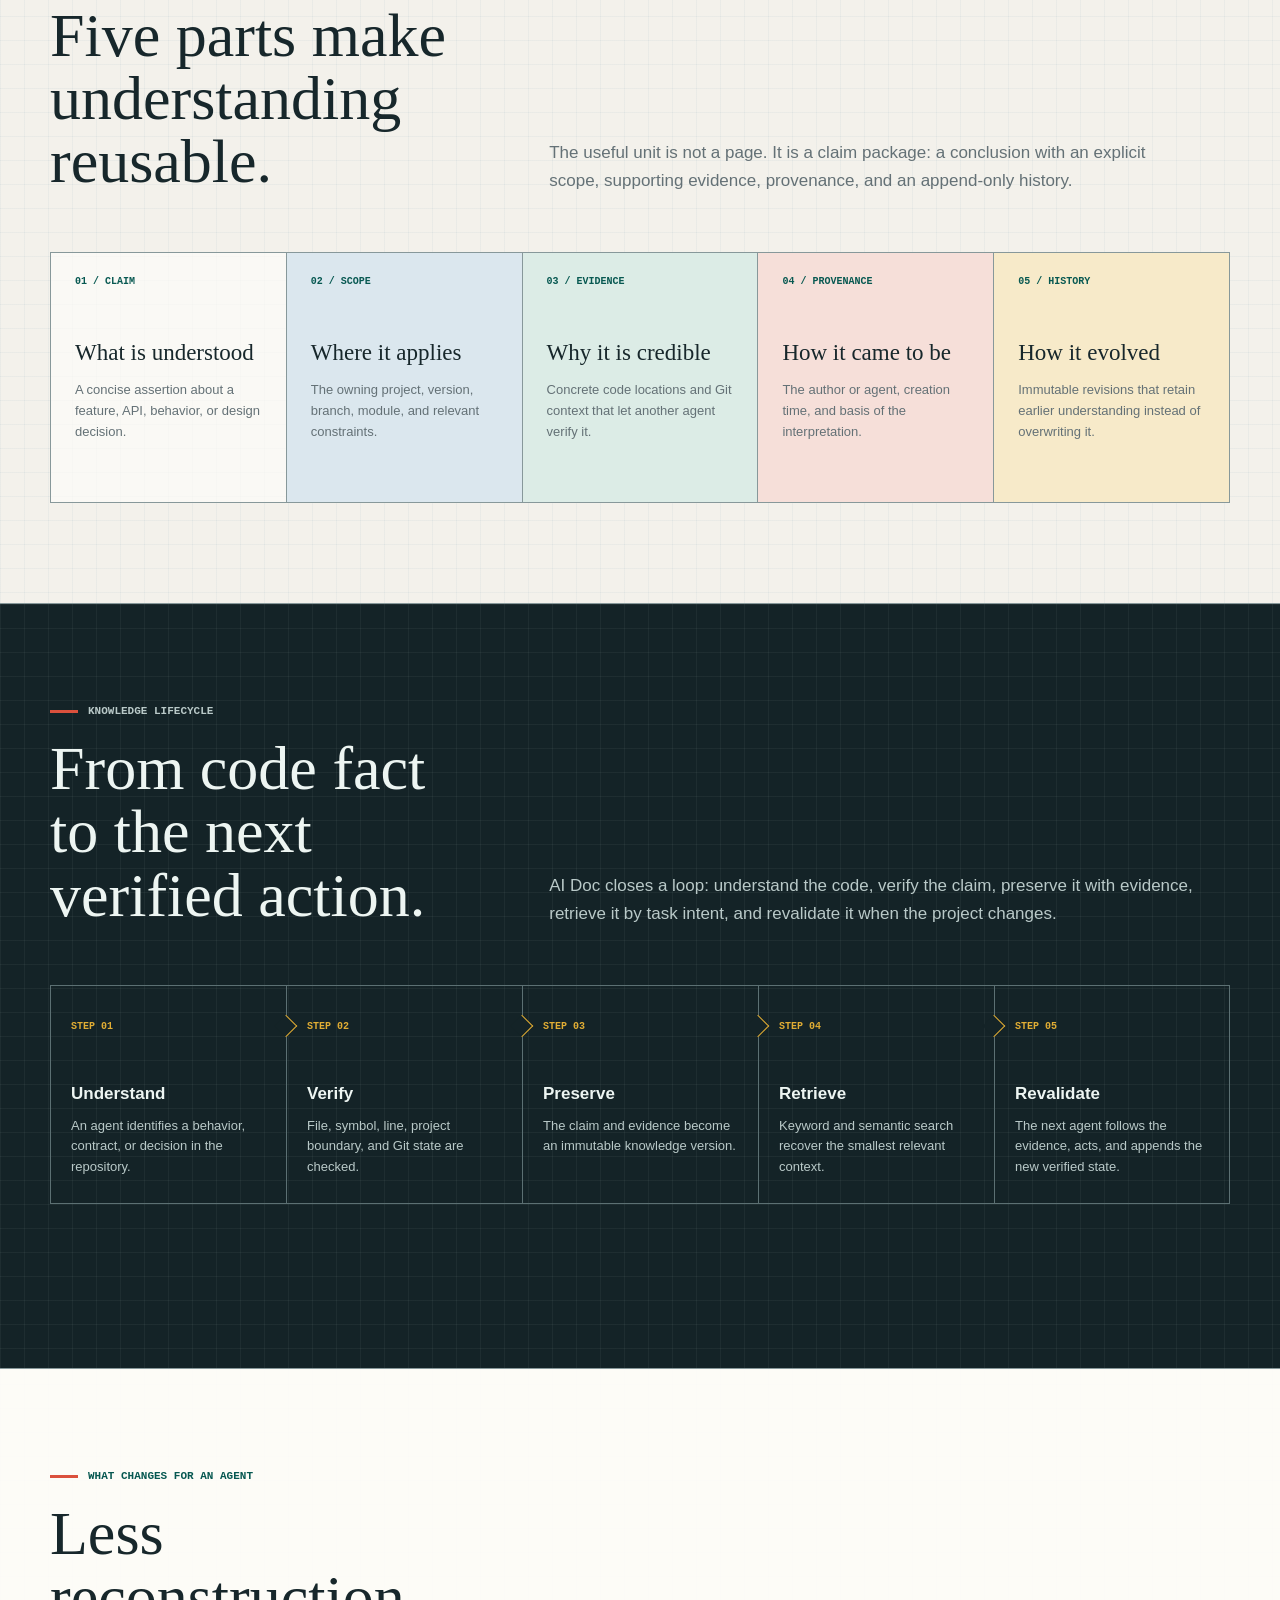
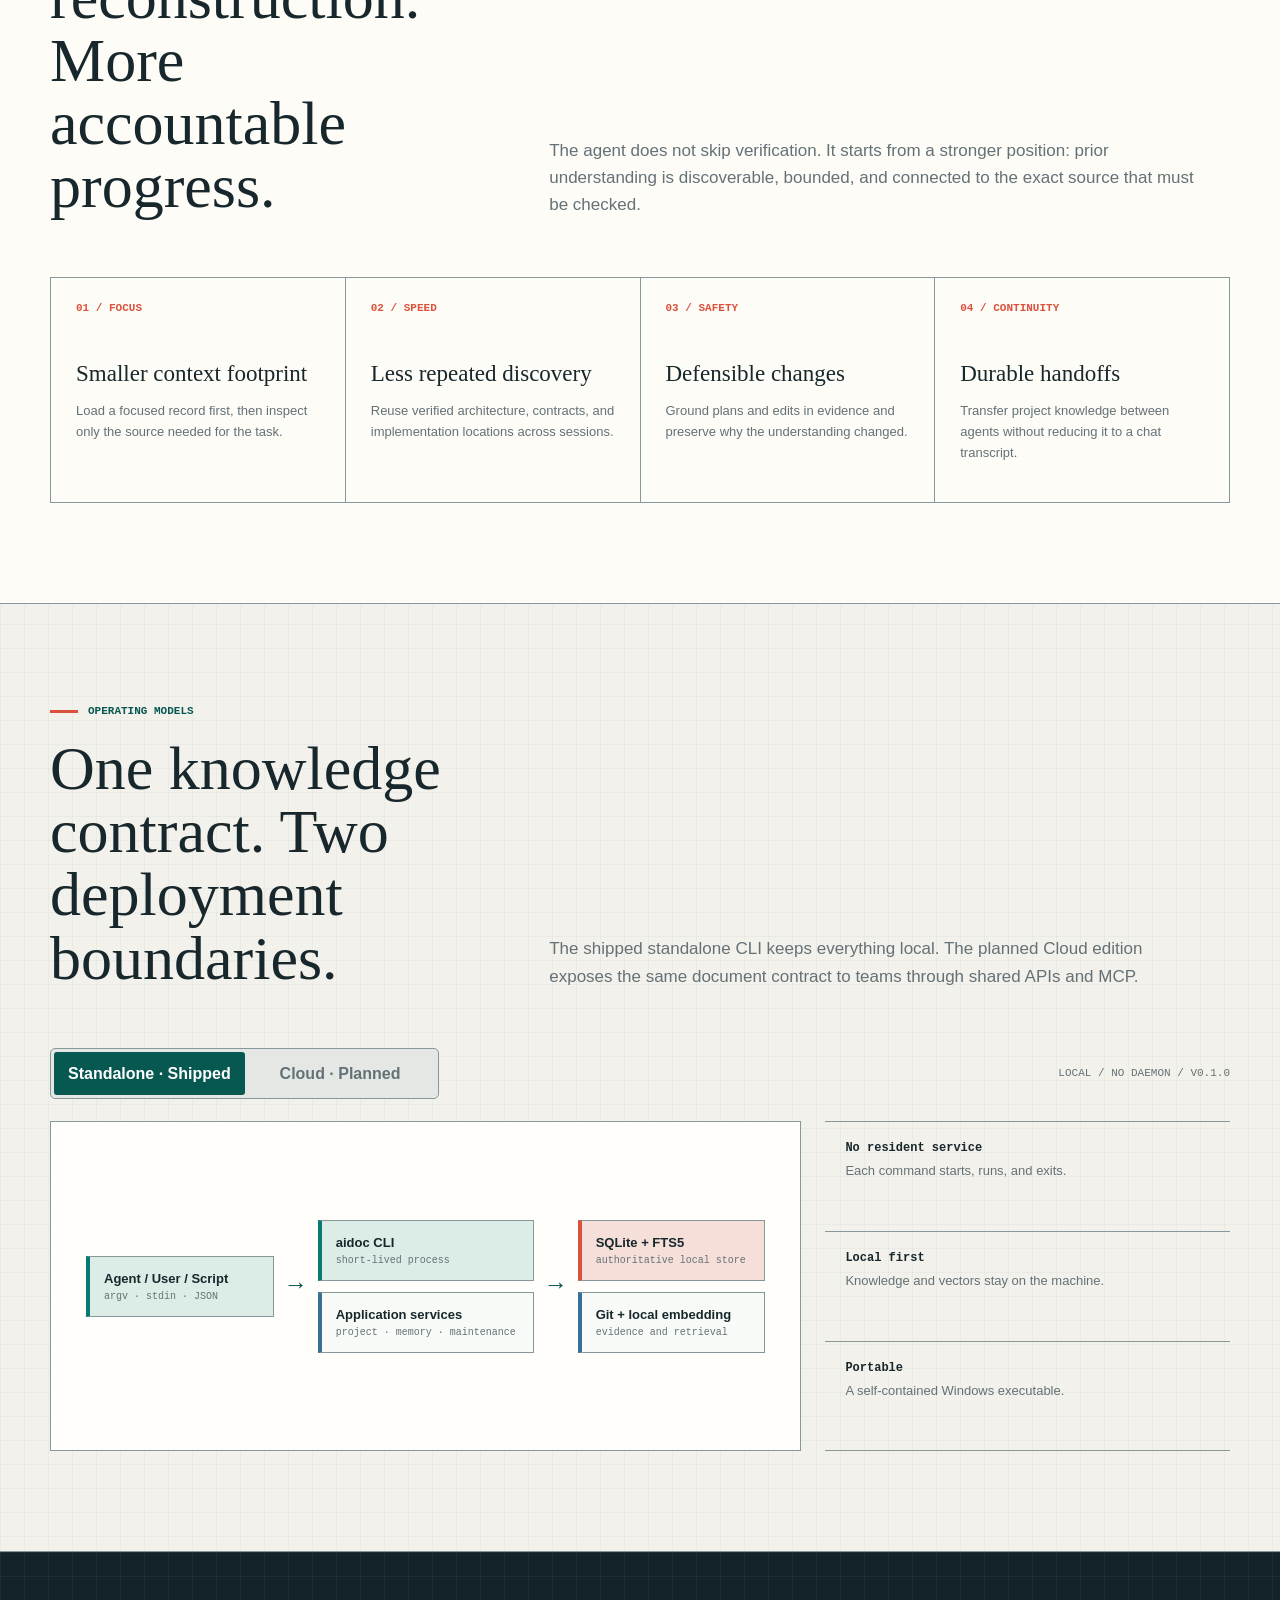
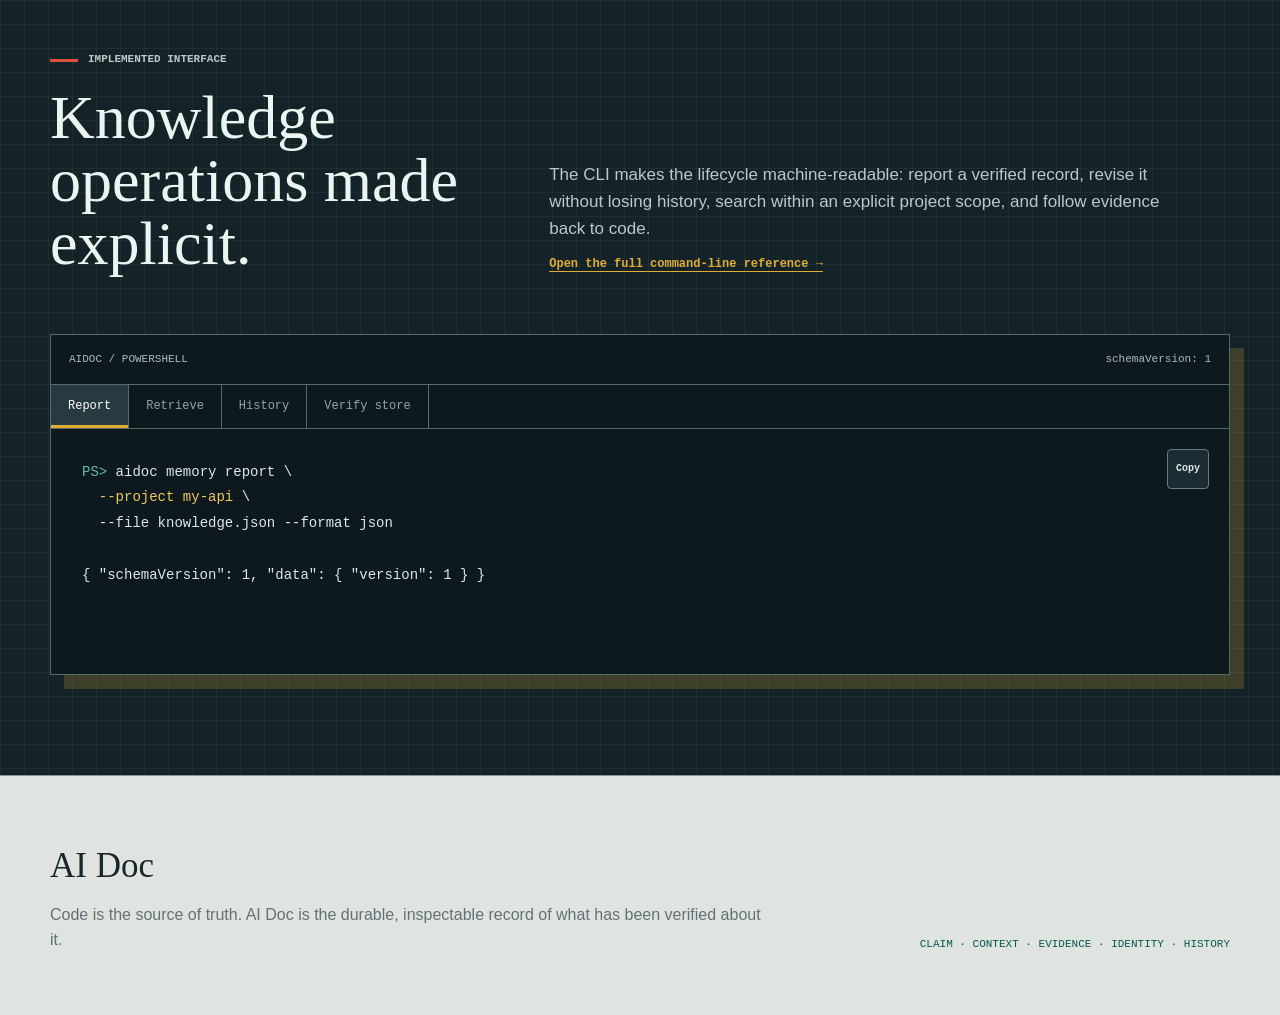
==== commit 897fcbf5: "update index." ====
--- a/index.html
+++ b/index.html
@@ -3,62 +3,49 @@
 <head>
   <meta charset="UTF-8">
   <meta name="viewport" content="width=device-width, initial-scale=1.0">
-  <meta name="description" content="AI Doc project overview: traceable, long-term project memory for AI agents.">
-  <title>AI Doc | Project Overview</title>
+  <meta name="description" content="AI Doc turns verified code understanding into durable, traceable project knowledge.">
+  <title>AI Doc | Verifiable Project Knowledge</title>
   <style>
     :root {
-      --paper: #f4f6f7;
-      --surface: #ffffff;
-      --ink: #15242d;
-      --muted: #61717a;
-      --line: #cbd5d9;
-      --line-strong: #97a8af;
-      --teal: #087e78;
-      --teal-dark: #075c59;
-      --coral: #e2533f;
-      --yellow: #f1bd43;
-      --blue: #3978a8;
-      --green-soft: #dceee8;
-      --blue-soft: #dcebf4;
-      --coral-soft: #f8e2dd;
-      --shadow: 0 18px 50px rgba(21, 36, 45, 0.09);
+      --paper: #f3f1eb;
+      --surface: #fffefa;
+      --ink: #17272b;
+      --muted: #647176;
+      --line: #c7cecb;
+      --line-dark: #87989a;
+      --teal: #087a72;
+      --teal-dark: #075851;
+      --teal-soft: #dcece6;
+      --coral: #db513d;
+      --coral-soft: #f6dfd9;
+      --gold: #e1ad34;
+      --blue: #376f96;
+      --blue-soft: #dbe7ee;
+      --night: #142327;
       --mono: "Cascadia Code", "SFMono-Regular", Consolas, monospace;
-      --sans: "Aptos", "Segoe UI", "Microsoft YaHei", sans-serif;
-      --display: Georgia, "Noto Serif SC", "Songti SC", serif;
-    }
-
-    * {
-      box-sizing: border-box;
-    }
-
-    html {
-      scroll-behavior: smooth;
-    }
-
+      --sans: "Aptos", "Segoe UI", sans-serif;
+      --display: Georgia, "Times New Roman", serif;
+      --shadow: 0 22px 60px rgba(23, 39, 43, 0.12);
+    }
+
+    * { box-sizing: border-box; }
+    html { scroll-behavior: smooth; }
     body {
       margin: 0;
       color: var(--ink);
       background-color: var(--paper);
       background-image:
-        linear-gradient(rgba(57, 120, 168, 0.055) 1px, transparent 1px),
-        linear-gradient(90deg, rgba(57, 120, 168, 0.055) 1px, transparent 1px);
+        linear-gradient(rgba(55, 111, 150, 0.05) 1px, transparent 1px),
+        linear-gradient(90deg, rgba(55, 111, 150, 0.05) 1px, transparent 1px);
       background-size: 24px 24px;
       font-family: var(--sans);
       line-height: 1.6;
     }
 
-    button,
-    a {
-      -webkit-tap-highlight-color: transparent;
-    }
-
-    button {
-      font: inherit;
-    }
-
-    a {
-      color: inherit;
-    }
+    button, a { -webkit-tap-highlight-color: transparent; }
+    button { font: inherit; }
+    a { color: inherit; }
+    h1, h2, h3, p { margin-top: 0; }
 
     .skip-link {
       position: fixed;
@@ -67,1545 +54,544 @@
       z-index: 100;
       padding: 8px 12px;
       color: white;
-      background: var(--ink);
+      background: var(--night);
       transform: translateY(-150%);
     }
 
-    .skip-link:focus {
-      transform: translateY(0);
-    }
-
+    .skip-link:focus { transform: translateY(0); }
     .topbar {
       position: sticky;
       top: 0;
       z-index: 20;
+      height: 64px;
       display: flex;
       align-items: center;
       justify-content: space-between;
-      height: 64px;
       padding: 0 max(24px, calc((100vw - 1180px) / 2));
-      border-bottom: 1px solid rgba(151, 168, 175, 0.75);
-      background: rgba(244, 246, 247, 0.92);
+      border-bottom: 1px solid rgba(135, 152, 154, 0.75);
+      background: rgba(243, 241, 235, 0.93);
       backdrop-filter: blur(14px);
     }
 
-    .brand {
-      display: flex;
-      align-items: center;
-      gap: 12px;
-      font-weight: 800;
-      text-decoration: none;
-    }
-
+    .brand { display: flex; align-items: center; gap: 12px; font-weight: 800; text-decoration: none; }
     .brand-mark {
+      width: 31px;
+      height: 31px;
       display: grid;
-      width: 30px;
-      height: 30px;
       place-items: center;
       color: white;
       background: var(--teal);
-      font: 700 14px/1 var(--mono);
-    }
-
-    .brand small {
+      font: 700 13px/1 var(--mono);
+    }
+
+    .brand small { color: var(--muted); font-size: 11px; font-weight: 700; }
+    .nav { display: flex; align-items: center; gap: 2px; }
+    .nav a {
+      padding: 8px 9px;
+      border-bottom: 2px solid transparent;
       color: var(--muted);
       font-size: 12px;
-      font-weight: 600;
-    }
-
-    .nav {
-      display: flex;
-      align-items: center;
-      gap: 4px;
-    }
-
-    .nav a {
-      padding: 8px 10px;
-      border-bottom: 2px solid transparent;
-      color: var(--muted);
-      font-size: 13px;
       text-decoration: none;
     }
 
-    .nav a:hover,
-    .nav a.active {
-      border-color: var(--coral);
-      color: var(--ink);
-    }
-
-    .hero {
-      min-height: calc(100vh - 64px);
-      max-height: 860px;
-      display: grid;
-      grid-template-columns: minmax(0, 1.15fr) minmax(340px, 0.85fr);
-      align-items: center;
-      gap: 72px;
-      width: min(1180px, calc(100% - 48px));
-      margin: 0 auto;
-      padding: 72px 0 96px;
-    }
-
+    .nav a:hover, .nav a.active { color: var(--ink); border-color: var(--coral); }
     .eyebrow {
       display: flex;
       align-items: center;
       gap: 10px;
       margin: 0 0 18px;
       color: var(--teal-dark);
-      font: 700 12px/1.3 var(--mono);
-      letter-spacing: 0;
+      font: 700 11px/1.4 var(--mono);
       text-transform: uppercase;
     }
 
     .eyebrow::before {
       width: 28px;
       height: 3px;
+      flex: 0 0 auto;
       background: var(--coral);
       content: "";
     }
 
-    h1,
-    h2,
-    h3,
-    p {
-      margin-top: 0;
+    .hero {
+      min-height: calc(100vh - 64px);
+      display: grid;
+      grid-template-columns: minmax(0, 1.05fr) minmax(420px, 0.95fr);
+      align-items: center;
+      gap: 72px;
+      width: min(1180px, calc(100% - 48px));
+      margin: 0 auto;
+      padding: 72px 0 92px;
     }
 
     h1 {
-      max-width: 780px;
+      max-width: 730px;
       margin-bottom: 24px;
       font-family: var(--display);
-      font-size: clamp(58px, 8vw, 108px);
-      line-height: 0.92;
-      letter-spacing: 0;
-    }
-
-    h1 span {
-      display: block;
-      margin-top: 18px;
-      color: var(--teal-dark);
-      font-family: var(--sans);
-      font-size: clamp(20px, 2.5vw, 34px);
-      line-height: 1.25;
-      font-weight: 650;
-    }
-
-    .hero-copy > p:not(.eyebrow) {
-      max-width: 670px;
-      margin-bottom: 30px;
-      color: #485a63;
-      font-size: 18px;
-    }
-
-    .hero-actions {
-      display: flex;
-      flex-wrap: wrap;
-      gap: 12px;
-    }
-
+      font-size: clamp(54px, 7vw, 96px);
+      font-weight: 500;
+      line-height: 0.95;
+    }
+
+    h1 em { color: var(--teal-dark); font-style: normal; }
+    .hero-lede { max-width: 650px; margin-bottom: 30px; color: #485a5f; font-size: 18px; }
+    .hero-actions { display: flex; flex-wrap: wrap; gap: 12px; }
     .button {
+      min-height: 44px;
       display: inline-flex;
-      min-height: 44px;
       align-items: center;
       justify-content: center;
       gap: 9px;
       padding: 10px 17px;
-      border: 1px solid var(--ink);
+      border: 1px solid var(--night);
       border-radius: 4px;
       color: white;
-      background: var(--ink);
+      background: var(--night);
       font-weight: 700;
       text-decoration: none;
-      cursor: pointer;
-    }
-
-    .button.secondary {
-      color: var(--ink);
-      background: transparent;
-    }
-
-    .button:hover {
-      color: white;
-      border-color: var(--teal-dark);
-      background: var(--teal-dark);
-    }
-
-    .hero-visual {
-      position: relative;
-      min-height: 470px;
-      border-left: 1px solid var(--line-strong);
-      border-bottom: 1px solid var(--line-strong);
-    }
-
-    .hero-visual::before,
-    .hero-visual::after {
+    }
+
+    .button.secondary { color: var(--night); background: transparent; }
+    .button:hover { color: white; border-color: var(--teal-dark); background: var(--teal-dark); }
+    .document-visual { position: relative; min-height: 530px; border-left: 1px solid var(--line-dark); border-bottom: 1px solid var(--line-dark); }
+    .document-visual::before {
       position: absolute;
-      color: var(--muted);
-      font: 11px/1 var(--mono);
-    }
-
-    .hero-visual::before {
       top: 0;
       left: 12px;
-      content: "PROJECT MEMORY / 001";
-    }
-
-    .hero-visual::after {
+      color: var(--muted);
+      content: "DOCUMENT / ANATOMY";
+      font: 11px/1 var(--mono);
+    }
+
+    .document-card {
+      position: absolute;
+      top: 45px;
       right: 0;
-      bottom: 10px;
-      content: "TRACEABLE · VERSIONED · LOCAL-FIRST";
-    }
-
-    .memory-sheet {
-      position: absolute;
-      top: 54px;
-      right: 0;
-      width: calc(100% - 38px);
-      padding: 26px;
-      border: 1px solid var(--line-strong);
+      width: calc(100% - 34px);
+      padding: 28px;
+      border: 1px solid var(--line-dark);
       border-top: 6px solid var(--teal);
       background: var(--surface);
       box-shadow: var(--shadow);
       animation: reveal 650ms ease-out both;
     }
 
-    .sheet-head {
-      display: flex;
-      align-items: center;
-      justify-content: space-between;
-      margin-bottom: 22px;
-    }
-
-    .sheet-head strong {
-      font: 700 13px/1 var(--mono);
-    }
-
-    .status {
-      padding: 4px 8px;
-      border: 1px solid #93bdaf;
+    .document-card header { display: flex; align-items: center; justify-content: space-between; gap: 14px; margin-bottom: 26px; }
+    .document-card header strong { font: 700 12px/1 var(--mono); }
+    .verified {
+      padding: 5px 8px;
+      border: 1px solid #88b5a7;
       border-radius: 99px;
       color: var(--teal-dark);
-      background: var(--green-soft);
+      background: var(--teal-soft);
       font: 700 10px/1 var(--mono);
     }
 
-    .memory-title {
-      margin-bottom: 8px;
-      font-family: var(--display);
-      font-size: 25px;
-      line-height: 1.2;
-    }
-
-    .memory-sheet > p {
-      margin-bottom: 24px;
-      color: var(--muted);
-      font-size: 14px;
-    }
-
-    .trace {
-      display: grid;
-      grid-template-columns: 18px 1fr auto;
-      align-items: start;
-      gap: 10px;
-      padding: 11px 0;
-      border-top: 1px solid var(--line);
-      font: 12px/1.5 var(--mono);
-    }
-
-    .trace i {
-      width: 9px;
-      height: 9px;
-      margin-top: 4px;
-      border: 2px solid var(--teal);
-      border-radius: 50%;
-    }
-
-    .trace span {
-      overflow-wrap: anywhere;
-    }
-
-    .trace code {
-      color: var(--coral);
-    }
-
-    .version-rail {
+    .claim { margin-bottom: 26px; font-family: var(--display); font-size: 27px; line-height: 1.23; }
+    .anatomy-row { display: grid; grid-template-columns: 92px 1fr; gap: 14px; padding: 12px 0; border-top: 1px solid var(--line); }
+    .anatomy-row span { color: var(--coral); font: 700 10px/1.5 var(--mono); }
+    .anatomy-row strong { font-size: 13px; overflow-wrap: anywhere; }
+    .source-tab {
       position: absolute;
-      right: -22px;
-      bottom: 58px;
-      display: grid;
-      gap: 6px;
-      width: 100px;
-      padding: 13px;
+      right: -18px;
+      bottom: 31px;
+      width: 126px;
+      padding: 14px;
       color: white;
       background: var(--blue);
-      box-shadow: 7px 7px 0 var(--yellow);
-      font: 12px/1.3 var(--mono);
+      box-shadow: 7px 7px 0 var(--gold);
+      font: 11px/1.45 var(--mono);
       animation: reveal 650ms 180ms ease-out both;
     }
 
-    .version-rail strong {
-      font-size: 24px;
-    }
-
-    main {
-      overflow: hidden;
-    }
-
+    .source-tab strong { display: block; margin-top: 4px; font-size: 18px; }
+    main { overflow: hidden; }
     .section {
       padding: 100px max(24px, calc((100vw - 1180px) / 2));
-      border-top: 1px solid var(--line-strong);
+      border-top: 1px solid var(--line-dark);
       scroll-margin-top: 64px;
     }
 
-    .section.white {
-      background: rgba(255, 255, 255, 0.84);
-    }
-
+    .section.white { background: rgba(255, 254, 250, 0.88); }
     .section.dark {
-      color: #eef5f5;
-      background: var(--ink);
+      color: #edf5f2;
+      background-color: var(--night);
       background-image:
-        linear-gradient(rgba(220, 238, 232, 0.05) 1px, transparent 1px),
-        linear-gradient(90deg, rgba(220, 238, 232, 0.05) 1px, transparent 1px);
+        linear-gradient(rgba(220, 236, 230, 0.05) 1px, transparent 1px),
+        linear-gradient(90deg, rgba(220, 236, 230, 0.05) 1px, transparent 1px);
       background-size: 24px 24px;
     }
 
-    .section-heading {
-      display: grid;
-      grid-template-columns: 0.7fr 1.3fr;
-      gap: 60px;
-      align-items: end;
-      margin-bottom: 58px;
-    }
-
+    .section-heading { display: grid; grid-template-columns: 0.78fr 1.22fr; gap: 64px; align-items: end; margin-bottom: 58px; }
     .section-heading h2 {
-      margin-bottom: 0;
+      margin: 0;
       font-family: var(--display);
-      font-size: clamp(36px, 5vw, 60px);
+      font-size: clamp(38px, 5vw, 62px);
+      font-weight: 500;
       line-height: 1.02;
-      letter-spacing: 0;
-    }
-
-    .section-heading > p {
-      max-width: 640px;
-      margin: 0;
-      color: var(--muted);
-      font-size: 17px;
-    }
-
-    .dark .section-heading > p,
-    .dark .eyebrow {
-      color: #b9c8cd;
-    }
-
-    .principles {
-      display: grid;
-      grid-template-columns: repeat(3, 1fr);
-      border-top: 1px solid var(--line-strong);
-      border-bottom: 1px solid var(--line-strong);
-    }
-
-    .principle {
-      min-height: 250px;
-      padding: 30px 28px 34px;
-      border-right: 1px solid var(--line-strong);
-    }
-
-    .principle:last-child {
-      border-right: 0;
-    }
-
-    .principle-num {
-      display: block;
-      margin-bottom: 44px;
-      color: var(--coral);
-      font: 700 12px/1 var(--mono);
-    }
-
-    .principle h3 {
-      margin-bottom: 12px;
-      font-family: var(--display);
-      font-size: 25px;
-    }
-
-    .principle p {
-      margin: 0;
-      color: var(--muted);
-      font-size: 14px;
-    }
-
-    .impact-compare {
-      display: grid;
-      grid-template-columns: 1fr 1fr;
-      margin-bottom: 28px;
-      border: 1px solid var(--line-strong);
-      background: var(--surface);
-    }
-
-    .impact-path {
-      padding: 30px;
-    }
-
-    .impact-path:first-child {
-      border-right: 1px solid var(--line-strong);
-      background: #edf0f1;
-    }
-
-    .impact-path.with-aidoc {
-      border-top: 6px solid var(--teal);
-      background: var(--green-soft);
-    }
-
-    .impact-label {
-      display: block;
-      margin-bottom: 28px;
-      color: var(--muted);
-      font: 700 11px/1 var(--mono);
-    }
-
-    .with-aidoc .impact-label {
-      color: var(--teal-dark);
-    }
-
-    .impact-steps {
-      display: grid;
-      gap: 0;
-      margin: 0;
-      padding: 0;
-      list-style: none;
-      counter-reset: impact-step;
-    }
-
-    .impact-steps li {
-      display: grid;
-      grid-template-columns: 30px 1fr;
-      gap: 12px;
-      padding: 13px 0;
-      border-top: 1px solid rgba(97, 113, 122, 0.3);
-      counter-increment: impact-step;
-    }
-
-    .impact-steps li::before {
-      color: var(--coral);
-      content: "0" counter(impact-step);
-      font: 700 11px/1.6 var(--mono);
-    }
-
-    .with-aidoc .impact-steps li::before {
-      color: var(--teal-dark);
-    }
-
-    .impact-steps strong {
-      display: block;
-      margin-bottom: 3px;
-      font-size: 15px;
-    }
-
-    .impact-steps p {
-      margin: 0;
-      color: var(--muted);
-      font-size: 13px;
-    }
-
-    .outcomes {
-      display: grid;
-      grid-template-columns: repeat(4, 1fr);
-      border-top: 1px solid var(--line-strong);
-      border-left: 1px solid var(--line-strong);
-    }
-
-    .outcome {
-      min-height: 220px;
-      padding: 25px;
-      border-right: 1px solid var(--line-strong);
-      border-bottom: 1px solid var(--line-strong);
-    }
-
-    .outcome code {
-      display: block;
-      margin-bottom: 38px;
-      color: var(--coral);
-      font: 700 11px/1 var(--mono);
-    }
-
-    .outcome h3 {
-      margin-bottom: 9px;
-      font-family: var(--display);
-      font-size: 22px;
-    }
-
-    .outcome p {
-      margin: 0;
-      color: var(--muted);
-      font-size: 13px;
-    }
-
-    .architecture-toolbar {
-      display: flex;
-      align-items: center;
-      justify-content: space-between;
-      gap: 16px;
-      margin-bottom: 24px;
-    }
-
-    .segmented {
-      display: inline-grid;
-      grid-template-columns: 1fr 1fr;
-      padding: 3px;
-      border: 1px solid var(--line-strong);
-      border-radius: 5px;
-      background: #e7ecee;
-    }
-
-    .segment {
-      min-width: 142px;
-      padding: 8px 13px;
-      border: 0;
-      border-radius: 3px;
-      color: var(--muted);
-      background: transparent;
-      font-weight: 700;
-      cursor: pointer;
-    }
-
-    .segment.active {
-      color: white;
-      background: var(--teal-dark);
-    }
-
-    .architecture-state {
-      color: var(--muted);
-      font: 12px/1.3 var(--mono);
-    }
-
-    .architecture-panel {
-      display: none;
-      min-height: 430px;
-      grid-template-columns: minmax(0, 1.45fr) minmax(280px, 0.55fr);
-      gap: 24px;
-      animation: reveal 350ms ease-out both;
-    }
-
-    .architecture-panel.active {
-      display: grid;
-    }
-
-    .diagram {
-      display: grid;
-      grid-template-columns: 1fr 54px 1.2fr 54px 1fr;
-      align-items: center;
-      min-height: 430px;
-      padding: 42px;
-      border: 1px solid var(--line-strong);
-      background: var(--surface);
-    }
-
-    .diagram-column {
-      display: grid;
-      gap: 12px;
-    }
-
-    .node {
-      position: relative;
-      min-height: 62px;
+    }
+
+    .section-heading > p { max-width: 650px; margin: 0; color: var(--muted); font-size: 17px; }
+    .dark .section-heading > p, .dark .eyebrow { color: #b9c9c8; }
+    .definition { display: grid; grid-template-columns: 1.35fr 0.65fr; gap: 28px; align-items: stretch; }
+    .formula-card {
+      min-height: 330px;
       display: grid;
       align-content: center;
-      padding: 13px 15px;
-      border: 1px solid var(--line-strong);
-      border-left: 4px solid var(--blue);
-      background: #f9fbfb;
-    }
-
-    .node.primary {
-      border-left-color: var(--teal);
-      background: var(--green-soft);
-    }
-
-    .node.storage {
-      border-left-color: var(--coral);
-      background: var(--coral-soft);
-    }
-
-    .node.cloud {
-      border-left-color: var(--yellow);
-      background: #fff5d8;
-    }
-
-    .node strong {
-      font-size: 14px;
-    }
-
-    .node small {
-      color: var(--muted);
-      font: 11px/1.4 var(--mono);
-    }
-
-    .arrow {
-      color: var(--teal-dark);
-      text-align: center;
-      font: 26px/1 var(--mono);
-    }
-
-    .architecture-notes {
-      display: grid;
-      grid-template-rows: repeat(3, 1fr);
-      border-top: 1px solid var(--line-strong);
-    }
-
-    .architecture-note {
-      padding: 20px 4px 20px 22px;
-      border-bottom: 1px solid var(--line-strong);
-    }
-
-    .architecture-note strong {
-      display: block;
-      margin-bottom: 5px;
-      font: 700 13px/1.4 var(--mono);
-    }
-
-    .architecture-note p {
-      margin: 0;
-      color: var(--muted);
-      font-size: 13px;
-    }
-
-    .lifecycle {
-      display: grid;
-      grid-template-columns: repeat(5, minmax(0, 1fr));
-      gap: 0;
-      margin-bottom: 72px;
-    }
-
-    .stage {
-      position: relative;
-      min-height: 190px;
-      padding: 26px 20px;
-      border-top: 1px solid #69808a;
-      border-bottom: 1px solid #69808a;
-      border-left: 1px solid #69808a;
-    }
-
-    .stage:last-child {
-      border-right: 1px solid #69808a;
-    }
-
-    .stage:not(:last-child)::after {
+      padding: 46px;
+      border: 1px solid var(--line-dark);
+      background: var(--surface);
+    }
+
+    .formula-card code { margin-bottom: 22px; color: var(--coral); font: 700 11px/1 var(--mono); }
+    .formula-card p { margin: 0; font-family: var(--display); font-size: clamp(30px, 4vw, 51px); line-height: 1.28; }
+    .formula-card p strong { color: var(--teal-dark); font-weight: 500; }
+    .definition-note { display: grid; align-content: space-between; padding: 30px; border: 1px solid var(--line-dark); background: var(--coral-soft); }
+    .definition-note code { color: var(--coral); font: 700 11px/1 var(--mono); }
+    .definition-note blockquote { margin: 48px 0 0; font-family: var(--display); font-size: 25px; line-height: 1.35; }
+    .levels { display: grid; grid-template-columns: repeat(3, 1fr); margin-top: 28px; border-top: 1px solid var(--line-dark); border-left: 1px solid var(--line-dark); }
+    .level { min-height: 235px; padding: 27px; border-right: 1px solid var(--line-dark); border-bottom: 1px solid var(--line-dark); }
+    .level:nth-child(2) { background: var(--blue-soft); }
+    .level:nth-child(3) { background: var(--teal-soft); }
+    .level code { display: block; margin-bottom: 42px; color: var(--coral); font: 700 11px/1 var(--mono); }
+    .level h3 { margin-bottom: 9px; font-family: var(--display); font-size: 25px; font-weight: 500; }
+    .level p { margin: 0; color: var(--muted); font-size: 14px; }
+
+    .core-value { display: grid; grid-template-columns: 0.8fr 1.2fr; gap: 68px; align-items: center; }
+    .ledger-statement { padding-left: 28px; border-left: 6px solid var(--gold); }
+    .ledger-statement p { margin: 0; font-family: var(--display); font-size: clamp(31px, 4vw, 48px); line-height: 1.22; }
+    .ledger-statement strong { color: var(--gold); font-weight: 500; }
+    .value-list { display: grid; border-top: 1px solid #5c7073; }
+    .value-item { display: grid; grid-template-columns: 42px 1fr; gap: 18px; padding: 22px 0; border-bottom: 1px solid #5c7073; }
+    .value-item > span { color: var(--gold); font: 700 11px/1.6 var(--mono); }
+    .value-item h3 { margin-bottom: 5px; font-size: 17px; }
+    .value-item p { margin: 0; color: #b9c9c8; font-size: 14px; }
+
+    .record-grid { display: grid; grid-template-columns: repeat(5, 1fr); border-top: 1px solid var(--line-dark); border-left: 1px solid var(--line-dark); }
+    .record-part { min-height: 250px; padding: 24px; border-right: 1px solid var(--line-dark); border-bottom: 1px solid var(--line-dark); background: rgba(255, 254, 250, 0.65); }
+    .record-part:nth-child(2) { background: var(--blue-soft); }
+    .record-part:nth-child(3) { background: var(--teal-soft); }
+    .record-part:nth-child(4) { background: var(--coral-soft); }
+    .record-part:nth-child(5) { background: #f7eac9; }
+    .record-part code { display: block; margin-bottom: 48px; color: var(--teal-dark); font: 700 10px/1 var(--mono); }
+    .record-part h3 { margin-bottom: 9px; font-family: var(--display); font-size: 23px; font-weight: 500; }
+    .record-part p { margin: 0; color: var(--muted); font-size: 13px; }
+
+    .flow { display: grid; grid-template-columns: repeat(5, minmax(0, 1fr)); margin-bottom: 64px; }
+    .flow-step { position: relative; min-height: 205px; padding: 25px 20px; border: 1px solid #5c7073; border-right: 0; }
+    .flow-step:last-child { border-right: 1px solid #5c7073; }
+    .flow-step:not(:last-child)::after {
       position: absolute;
-      top: 33px;
-      right: -9px;
+      top: 32px;
+      right: -8px;
       z-index: 2;
-      width: 16px;
-      height: 16px;
-      border-top: 1px solid var(--yellow);
-      border-right: 1px solid var(--yellow);
-      background: var(--ink);
+      width: 15px;
+      height: 15px;
+      border-top: 1px solid var(--gold);
+      border-right: 1px solid var(--gold);
+      background: var(--night);
       content: "";
       transform: rotate(45deg);
     }
 
-    .stage-index {
-      color: var(--yellow);
-      font: 700 11px/1 var(--mono);
-    }
-
-    .stage h3 {
-      margin: 42px 0 9px;
-      font-size: 17px;
-    }
-
-    .stage p {
-      margin: 0;
-      color: #aebec4;
-      font-size: 13px;
-    }
-
-    .retrieval {
+    .flow-step code { color: var(--gold); font: 700 10px/1 var(--mono); }
+    .flow-step h3 { margin: 44px 0 8px; font-size: 17px; }
+    .flow-step p { margin: 0; color: #b9c9c8; font-size: 13px; }
+    .impact { display: grid; grid-template-columns: repeat(4, 1fr); border-top: 1px solid var(--line-dark); border-left: 1px solid var(--line-dark); }
+    .impact-card { min-height: 225px; padding: 25px; border-right: 1px solid var(--line-dark); border-bottom: 1px solid var(--line-dark); }
+    .impact-card code { display: block; margin-bottom: 42px; color: var(--coral); font: 700 11px/1 var(--mono); }
+    .impact-card h3 { margin-bottom: 9px; font-family: var(--display); font-size: 23px; font-weight: 500; }
+    .impact-card p { margin: 0; color: var(--muted); font-size: 13px; }
+
+    .runtime-toolbar { display: flex; align-items: center; justify-content: space-between; gap: 16px; margin-bottom: 22px; }
+    .segmented { display: inline-grid; grid-template-columns: 1fr 1fr; padding: 3px; border: 1px solid var(--line-dark); border-radius: 5px; background: #e4e7e3; }
+    .segment { min-width: 170px; padding: 9px 14px; border: 0; border-radius: 3px; color: var(--muted); background: transparent; font-weight: 700; cursor: pointer; }
+    .segment.active { color: white; background: var(--teal-dark); }
+    .runtime-state { color: var(--muted); font: 11px/1.3 var(--mono); }
+    .runtime-panel { display: none; animation: reveal 300ms ease-out both; }
+    .runtime-panel.active { display: grid; grid-template-columns: 1.3fr 0.7fr; gap: 24px; }
+    .runtime-diagram {
       display: grid;
-      grid-template-columns: 1fr 0.72fr;
-      gap: 56px;
+      grid-template-columns: 1fr 44px 1.15fr 44px 1fr;
       align-items: center;
-    }
-
-    .score-visual {
-      padding: 34px;
-      border: 1px solid #69808a;
-      background: rgba(255, 255, 255, 0.035);
-    }
-
-    .score-line {
-      display: grid;
-      grid-template-columns: 80px 1fr 48px;
-      gap: 14px;
-      align-items: center;
-      margin: 17px 0;
-      font: 12px/1 var(--mono);
-    }
-
-    .score-track {
-      height: 9px;
-      background: #3d515a;
-    }
-
-    .score-fill {
-      display: block;
-      height: 100%;
-      background: var(--yellow);
-    }
-
-    .score-fill.semantic {
-      background: #64bdb7;
-    }
-
-    .formula {
-      margin: 0;
-      font-family: var(--display);
-      font-size: clamp(28px, 4vw, 44px);
-      line-height: 1.25;
-    }
-
-    .formula strong {
-      color: var(--yellow);
-      font-family: var(--mono);
-      font-size: 0.75em;
-    }
-
-    .reference-link {
-      display: inline-block;
-      margin-top: 14px;
-      color: var(--yellow);
-      font: 700 13px/1.4 var(--mono);
-      text-underline-offset: 4px;
-    }
-
-    .reference-link:hover {
-      color: white;
-    }
-
-    .retrieval-copy p {
-      color: #b9c8cd;
-    }
-
-    .data-grid {
-      display: grid;
-      grid-template-columns: repeat(4, 1fr);
-      border-top: 1px solid var(--line-strong);
-      border-left: 1px solid var(--line-strong);
-    }
-
-    .data-entity {
-      min-height: 260px;
-      padding: 25px;
-      border-right: 1px solid var(--line-strong);
-      border-bottom: 1px solid var(--line-strong);
-      background: rgba(255, 255, 255, 0.5);
-    }
-
-    .data-entity:nth-child(2) {
-      background: var(--blue-soft);
-    }
-
-    .data-entity:nth-child(3) {
-      background: var(--green-soft);
-    }
-
-    .data-entity:nth-child(4) {
-      background: var(--coral-soft);
-    }
-
-    .data-entity code {
-      display: block;
-      margin-bottom: 26px;
-      color: var(--teal-dark);
-      font: 700 13px/1 var(--mono);
-    }
-
-    .data-entity h3 {
-      font-family: var(--display);
-      font-size: 23px;
-    }
-
-    .field-list {
-      margin: 0;
-      padding: 0;
-      list-style: none;
-    }
-
-    .field-list li {
-      padding: 6px 0;
-      border-top: 1px solid rgba(97, 113, 122, 0.25);
-      color: var(--muted);
-      font: 12px/1.4 var(--mono);
-    }
-
-    .cli-shell {
-      overflow: hidden;
-      border: 1px solid #516871;
-      background: #0e191f;
-      box-shadow: 14px 14px 0 rgba(241, 189, 67, 0.2);
-    }
-
-    .cli-head {
-      display: flex;
-      align-items: center;
-      justify-content: space-between;
-      min-height: 52px;
-      padding: 0 18px;
-      border-bottom: 1px solid #516871;
-      color: #aebec4;
-      font: 12px/1 var(--mono);
-    }
-
-    .cli-tabs {
-      display: flex;
-      flex-wrap: wrap;
-      gap: 0;
-      border-bottom: 1px solid #516871;
-    }
-
-    .cli-tab {
-      min-height: 44px;
-      padding: 11px 17px;
-      border: 0;
-      border-right: 1px solid #516871;
-      color: #91a5ad;
-      background: transparent;
-      font: 12px/1 var(--mono);
-      cursor: pointer;
-    }
-
-    .cli-tab.active {
-      color: #fff;
-      background: #273a43;
-      box-shadow: inset 0 -3px 0 var(--yellow);
-    }
-
-    .cli-body {
-      position: relative;
-      min-height: 245px;
-      padding: 31px 76px 31px 31px;
-    }
-
-    .cli-example {
-      display: none;
-      margin: 0;
-      color: #dce8eb;
-      font: 14px/1.85 var(--mono);
-      white-space: pre-wrap;
-      overflow-wrap: anywhere;
-    }
-
-    .cli-example.active {
-      display: block;
-    }
-
-    .prompt {
-      color: #64bdb7;
-    }
-
-    .argument {
-      color: #f4c95e;
-    }
-
+      min-height: 330px;
+      padding: 35px;
+      border: 1px solid var(--line-dark);
+      background: var(--surface);
+    }
+
+    .runtime-column { display: grid; gap: 11px; }
+    .node { min-height: 59px; display: grid; align-content: center; padding: 12px 14px; border: 1px solid var(--line-dark); border-left: 4px solid var(--blue); background: #f8faf8; }
+    .node.primary { border-left-color: var(--teal); background: var(--teal-soft); }
+    .node.storage { border-left-color: var(--coral); background: var(--coral-soft); }
+    .node strong { font-size: 13px; }
+    .node small { color: var(--muted); font: 10px/1.4 var(--mono); }
+    .arrow { color: var(--teal-dark); text-align: center; font: 24px/1 var(--mono); }
+    .runtime-notes { display: grid; grid-template-rows: repeat(3, 1fr); border-top: 1px solid var(--line-dark); }
+    .runtime-note { padding: 18px 4px 18px 20px; border-bottom: 1px solid var(--line-dark); }
+    .runtime-note strong { display: block; margin-bottom: 4px; font: 700 12px/1.4 var(--mono); }
+    .runtime-note p { margin: 0; color: var(--muted); font-size: 13px; }
+
+    .cli-shell { overflow: hidden; border: 1px solid #546b70; background: #0d191d; box-shadow: 14px 14px 0 rgba(225, 173, 52, 0.2); }
+    .cli-head { min-height: 50px; display: flex; align-items: center; justify-content: space-between; padding: 0 18px; border-bottom: 1px solid #546b70; color: #aabcc0; font: 11px/1 var(--mono); }
+    .cli-tabs { display: flex; flex-wrap: wrap; border-bottom: 1px solid #546b70; }
+    .cli-tab { min-height: 43px; padding: 11px 17px; border: 0; border-right: 1px solid #546b70; color: #90a5aa; background: transparent; font: 12px/1 var(--mono); cursor: pointer; }
+    .cli-tab.active { color: white; background: #263a40; box-shadow: inset 0 -3px 0 var(--gold); }
+    .cli-body { position: relative; min-height: 245px; padding: 31px 76px 31px 31px; }
+    .cli-example { display: none; margin: 0; color: #dce8e8; font: 14px/1.85 var(--mono); white-space: pre-wrap; overflow-wrap: anywhere; }
+    .cli-example.active { display: block; }
+    .prompt { color: #64bbb2; }
+    .argument { color: #f0c762; }
     .copy-button {
       position: absolute;
       top: 20px;
       right: 20px;
-      width: 40px;
+      width: 42px;
       height: 40px;
       display: grid;
       place-items: center;
       padding: 0;
-      border: 1px solid #69808a;
+      border: 1px solid #647d82;
       border-radius: 4px;
-      color: #dce8eb;
-      background: #1c2c34;
-      font: 700 11px/1 var(--mono);
+      color: #dce8e8;
+      background: #1b2d32;
+      font: 700 10px/1 var(--mono);
       cursor: pointer;
     }
 
-    .copy-button:hover {
-      border-color: var(--yellow);
-      color: var(--yellow);
-    }
-
-    .roadmap {
-      display: grid;
-      grid-template-columns: repeat(4, 1fr);
-      gap: 18px;
-      counter-reset: roadmap;
-    }
-
-    .roadmap-item {
-      position: relative;
-      min-height: 250px;
-      padding: 28px;
-      border: 1px solid var(--line-strong);
-      background: var(--surface);
-      counter-increment: roadmap;
-    }
-
-    .roadmap-item.current {
-      border-top: 6px solid var(--teal);
-    }
-
-    .roadmap-item::before {
-      display: block;
-      margin-bottom: 54px;
-      color: var(--coral);
-      content: "0" counter(roadmap);
-      font: 700 12px/1 var(--mono);
-    }
-
-    .roadmap-item h3 {
-      font-family: var(--display);
-      font-size: 23px;
-    }
-
-    .roadmap-item p {
-      margin: 0;
-      color: var(--muted);
-      font-size: 13px;
-    }
-
-    .current-label {
-      position: absolute;
-      top: 19px;
-      right: 20px;
-      color: var(--teal-dark);
-      font: 700 10px/1 var(--mono);
-    }
-
+    .copy-button:hover { color: var(--gold); border-color: var(--gold); }
+    .reference-link { display: inline-block; margin-top: 14px; color: var(--gold); font: 700 12px/1.4 var(--mono); text-underline-offset: 4px; }
     footer {
       display: grid;
       grid-template-columns: 1fr auto;
       gap: 30px;
       align-items: end;
       padding: 62px max(24px, calc((100vw - 1180px) / 2));
-      border-top: 1px solid var(--line-strong);
-      background: #dfe6e8;
-    }
-
-    footer strong {
-      display: block;
-      margin-bottom: 10px;
-      font-family: var(--display);
-      font-size: 34px;
-    }
-
-    footer p {
-      max-width: 680px;
-      margin: 0;
-      color: var(--muted);
-    }
-
-    footer code {
-      color: var(--teal-dark);
-      font: 12px/1.5 var(--mono);
-    }
-
-    @keyframes reveal {
-      from {
-        opacity: 0;
-        transform: translateY(14px);
-      }
-      to {
-        opacity: 1;
-        transform: translateY(0);
-      }
-    }
-
+      border-top: 1px solid var(--line-dark);
+      background: #dfe4e0;
+    }
+
+    footer strong { display: block; margin-bottom: 8px; font-family: var(--display); font-size: 35px; font-weight: 500; }
+    footer p { max-width: 720px; margin: 0; color: var(--muted); }
+    footer code { color: var(--teal-dark); font: 11px/1.5 var(--mono); }
+
+    @keyframes reveal { from { opacity: 0; transform: translateY(14px); } to { opacity: 1; transform: translateY(0); } }
     @media (max-width: 980px) {
-      .nav {
-        display: none;
-      }
-
-      .hero {
-        grid-template-columns: 1fr;
-        max-height: none;
-        padding-top: 68px;
-      }
-
-      .hero-visual {
-        width: min(560px, 100%);
-      }
-
-      .section-heading {
-        grid-template-columns: 1fr;
-        gap: 18px;
-      }
-
-      .architecture-panel.active {
-        grid-template-columns: 1fr;
-      }
-
-      .architecture-notes {
-        grid-template-columns: repeat(3, 1fr);
-        grid-template-rows: none;
-      }
-
-      .architecture-note {
-        border-right: 1px solid var(--line-strong);
-      }
-
-      .data-grid,
-      .roadmap,
-      .outcomes {
-        grid-template-columns: repeat(2, 1fr);
-      }
-
-      .retrieval {
-        grid-template-columns: 1fr;
-      }
+      .nav { display: none; }
+      .hero { grid-template-columns: 1fr; }
+      .document-visual { width: min(590px, 100%); }
+      .section-heading, .core-value { grid-template-columns: 1fr; gap: 26px; }
+      .record-grid { grid-template-columns: repeat(3, 1fr); }
+      .impact { grid-template-columns: repeat(2, 1fr); }
+      .runtime-panel.active { grid-template-columns: 1fr; }
+      .runtime-notes { grid-template-columns: repeat(3, 1fr); grid-template-rows: none; }
+      .runtime-note { border-right: 1px solid var(--line-dark); }
     }
 
     @media (max-width: 720px) {
-      .topbar {
-        height: 58px;
-        padding: 0 18px;
-      }
-
-      .brand small {
-        display: none;
-      }
-
-      .hero {
-        min-height: 0;
-        width: calc(100% - 36px);
-        gap: 50px;
-        padding: 58px 0 78px;
-      }
-
-      h1 {
-        font-size: 58px;
-      }
-
-      h1 span {
-        font-size: 21px;
-      }
-
-      .hero-copy > p:not(.eyebrow) {
-        font-size: 16px;
-      }
-
-      .hero-actions .button {
-        flex: 1 1 100%;
-      }
-
-      .hero-visual {
-        min-height: 440px;
-      }
-
-      .memory-sheet {
-        width: calc(100% - 18px);
-        padding: 21px;
-      }
-
-      .version-rail {
-        right: 0;
-      }
-
-      .section {
-        padding: 76px 18px;
-        scroll-margin-top: 58px;
-      }
-
-      .section-heading {
-        margin-bottom: 40px;
-      }
-
-      .principles,
-      .lifecycle,
-      .data-grid,
-      .roadmap,
-      .outcomes,
-      .impact-compare {
-        grid-template-columns: 1fr;
-      }
-
-      .impact-path:first-child {
-        border-right: 0;
-        border-bottom: 1px solid var(--line-strong);
-      }
-
-      .principle {
-        min-height: 0;
-        border-right: 0;
-        border-bottom: 1px solid var(--line-strong);
-      }
-
-      .principle:last-child {
-        border-bottom: 0;
-      }
-
-      .principle-num {
-        margin-bottom: 24px;
-      }
-
-      .architecture-toolbar {
-        align-items: stretch;
-        flex-direction: column;
-      }
-
-      .segmented,
-      .segment {
-        width: 100%;
-        min-width: 0;
-      }
-
-      .diagram {
-        min-height: 0;
-        grid-template-columns: 1fr;
-        gap: 12px;
-        padding: 18px;
-      }
-
-      .arrow {
-        transform: rotate(90deg);
-      }
-
-      .architecture-notes {
-        grid-template-columns: 1fr;
-      }
-
-      .architecture-note {
-        border-right: 0;
-      }
-
-      .stage {
-        min-height: 0;
-        border-right: 1px solid #69808a;
-        border-bottom: 0;
-      }
-
-      .stage:last-child {
-        border-bottom: 1px solid #69808a;
-      }
-
-      .stage:not(:last-child)::after {
-        top: auto;
-        right: 28px;
-        bottom: -9px;
-        transform: rotate(135deg);
-      }
-
-      .stage h3 {
-        margin-top: 24px;
-      }
-
-      .score-visual {
-        padding: 22px 16px;
-      }
-
-      .score-line {
-        grid-template-columns: 66px 1fr 38px;
-        gap: 9px;
-      }
-
-      .cli-tabs {
-        display: grid;
-        grid-template-columns: repeat(2, 1fr);
-      }
-
-      .cli-tab {
-        border-bottom: 1px solid #516871;
-      }
-
-      .cli-body {
-        min-height: 300px;
-        padding: 72px 18px 25px;
-      }
-
-      footer {
-        grid-template-columns: 1fr;
-        align-items: start;
-        padding: 50px 18px;
-      }
+      .topbar { height: 58px; padding: 0 18px; }
+      .brand small { display: none; }
+      .hero { min-height: 0; width: calc(100% - 36px); gap: 48px; padding: 58px 0 76px; }
+      h1 { font-size: 54px; }
+      .hero-lede { font-size: 16px; }
+      .hero-actions .button { flex: 1 1 100%; }
+      .document-visual { min-height: 560px; }
+      .document-card { width: calc(100% - 16px); padding: 20px; }
+      .source-tab { right: 0; }
+      .section { padding: 76px 18px; scroll-margin-top: 58px; }
+      .section-heading { margin-bottom: 40px; }
+      .definition, .levels, .record-grid, .flow, .impact { grid-template-columns: 1fr; }
+      .formula-card { min-height: 280px; padding: 28px; }
+      .flow-step { min-height: 0; border-right: 1px solid #5c7073; border-bottom: 0; }
+      .flow-step:last-child { border-bottom: 1px solid #5c7073; }
+      .flow-step:not(:last-child)::after { top: auto; right: 28px; bottom: -8px; transform: rotate(135deg); }
+      .flow-step h3 { margin-top: 26px; }
+      .runtime-toolbar { align-items: stretch; flex-direction: column; }
+      .segmented, .segment { width: 100%; min-width: 0; }
+      .runtime-diagram { grid-template-columns: 1fr; gap: 11px; padding: 18px; }
+      .arrow { transform: rotate(90deg); }
+      .runtime-notes { grid-template-columns: 1fr; }
+      .runtime-note { border-right: 0; }
+      .cli-tabs { display: grid; grid-template-columns: repeat(2, 1fr); }
+      .cli-tab { border-bottom: 1px solid #546b70; }
+      .cli-body { min-height: 285px; padding: 70px 18px 24px; }
+      footer { grid-template-columns: 1fr; align-items: start; padding: 50px 18px; }
     }
 
     @media (prefers-reduced-motion: reduce) {
-      *,
-      *::before,
-      *::after {
-        scroll-behavior: auto !important;
-        animation-duration: 0.01ms !important;
-        animation-iteration-count: 1 !important;
-      }
+      *, *::before, *::after { scroll-behavior: auto !important; animation-duration: 0.01ms !important; animation-iteration-count: 1 !important; }
     }
   </style>
 </head>
 <body>
   <a class="skip-link" href="#main">Skip to main content</a>
-
   <header class="topbar">
-    <a class="brand" href="#top" aria-label="Back to the AI Doc overview">
-      <span class="brand-mark">AD</span>
-      <span>AI Doc <small>/ PROJECT OVERVIEW</small></span>
-    </a>
+    <a class="brand" href="#top" aria-label="Back to AI Doc overview"><span class="brand-mark">AD</span><span>AI Doc <small>/ VERIFIABLE PROJECT KNOWLEDGE</small></span></a>
     <nav class="nav" aria-label="Page navigation">
-      <a href="#principles">Principles</a>
-      <a href="#impact">Agent impact</a>
-      <a href="#architecture">Architecture</a>
-      <a href="#workflow">Workflow</a>
-      <a href="#model">Data model</a>
-      <a href="#cli">CLI</a>
-      <a href="#roadmap">Roadmap</a>
+      <a href="#essence">Document</a><a href="#value">Core value</a><a href="#record">Anatomy</a><a href="#lifecycle">Lifecycle</a><a href="#impact">Agent impact</a><a href="#runtime">Runtime</a><a href="#cli">CLI</a>
     </nav>
   </header>
 
   <main id="main">
     <section class="hero" id="top">
-      <div class="hero-copy">
-        <p class="eyebrow">Engineering memory for AI agents</p>
-        <h1>AI Doc<span>Turn every code insight into a head start for the next task.</span></h1>
-        <p>Long-term project memory for AI agents. AI Doc connects features, APIs, and design decisions to exact commits and code locations, preserving verifiable, searchable, and evolving engineering knowledge across sessions.</p>
-        <div class="hero-actions">
-          <a class="button" href="#architecture">Explore the architecture <span aria-hidden="true">↓</span></a>
-          <a class="button secondary" href="#cli">Browse CLI capabilities</a>
+      <div>
+        <p class="eyebrow">What survives the session</p>
+        <h1>A document is not a file. It is <em>understanding that can travel.</em></h1>
+        <p class="hero-lede">AI Doc turns verified code understanding into durable project knowledge: scoped, attributable, versioned, and always connected back to source evidence.</p>
+        <div class="hero-actions"><a class="button" href="#essence">Define the document <span aria-hidden="true">↓</span></a><a class="button secondary" href="#value">See AI Doc's value</a></div>
+      </div>
+      <div class="document-visual" aria-label="Anatomy of a verifiable document">
+        <article class="document-card">
+          <header><strong>KNOWLEDGE RECORD / API</strong><span class="verified">VERIFIED</span></header>
+          <p class="claim">Order submission validates inventory before creating the transaction.</p>
+          <div class="anatomy-row"><span>CONTEXT</span><strong>orders-api · main · current contract</strong></div>
+          <div class="anatomy-row"><span>EVIDENCE</span><strong>OrderService.SubmitAsync · L42–86</strong></div>
+          <div class="anatomy-row"><span>IDENTITY</span><strong>memory 9f2… · version 4</strong></div>
+          <div class="anatomy-row"><span>HISTORY</span><strong>revised after inventory validation change</strong></div>
+        </article>
+        <div class="source-tab">SOURCE OF TRUTH<strong>CODE</strong>commit a81d…</div>
+      </div>
+    </section>
+
+    <section class="section white" id="essence">
+      <div class="section-heading"><div><p class="eyebrow">The essence of a document</p><h2>Content becomes a document when it can be trusted across time.</h2></div><p>A document is a bounded cognitive snapshot. It carries not only what is known, but where that knowledge applies, what supports it, who or what produced it, and how it has changed.</p></div>
+      <div class="definition">
+        <article class="formula-card"><code>DOCUMENT =</code><p>Content + Context<br>+ Evidence + Identity<br>+ <strong>History</strong></p></article>
+        <aside class="definition-note"><code>IMPORTANT DISTINCTION</code><blockquote>Text communicates. A document remains addressable, interpretable, and accountable after its author is gone.</blockquote></aside>
+      </div>
+      <div class="levels">
+        <article class="level"><code>01 / TEXT</code><h3>Says something</h3><p>Useful language, but no durable boundary, provenance, or lifecycle.</p></article>
+        <article class="level"><code>02 / DATA</code><h3>Structures something</h3><p>Machine-readable fields, but structure alone does not establish trust.</p></article>
+        <article class="level"><code>03 / DOCUMENT</code><h3>Can be relied upon</h3><p>A named, scoped, evidenced, and versioned assertion that others can inspect.</p></article>
+      </div>
+    </section>
+
+    <section class="section dark" id="value">
+      <div class="section-heading"><div><p class="eyebrow">AI Doc's core value</p><h2>Verified understanding that survives the session.</h2></div><p>AI Doc is not a chat archive and not another folder of prose. It is a version ledger for project understanding, designed so the next agent can inherit what was learned without inheriting blind trust.</p></div>
+      <div class="core-value">
+        <div class="ledger-statement"><p>Code stays the source of truth. AI Doc preserves the <strong>verified interpretation</strong> needed to act on it.</p></div>
+        <div class="value-list">
+          <article class="value-item"><span>01</span><div><h3>Carry understanding forward</h3><p>Turn analysis that would disappear with a context window into durable project knowledge.</p></div></article>
+          <article class="value-item"><span>02</span><div><h3>Keep trust inspectable</h3><p>Every code-related conclusion can point back to a repository, commit, file, symbol, and line range.</p></div></article>
+          <article class="value-item"><span>03</span><div><h3>Preserve change, not just state</h3><p>Append immutable revisions so an agent can see how understanding evolved and why.</p></div></article>
+          <article class="value-item"><span>04</span><div><h3>Retrieve only what the task needs</h3><p>Use exact terms and semantic intent to recover focused context instead of rereading the repository.</p></div></article>
         </div>
       </div>
-
-      <div class="hero-visual" aria-label="Example of a traceable AI Doc memory">
-        <article class="memory-sheet">
-          <div class="sheet-head">
-            <strong>MEMORY / FEATURE</strong>
-            <span class="status">ACTIVE</span>
-          </div>
-          <h2 class="memory-title">Project engineering memory</h2>
-          <p>Preserve responsibilities, contracts, and implementation evidence instead of an unverifiable session summary.</p>
-          <div class="trace">
-            <i aria-hidden="true"></i>
-            <span>src/AiDoc.Cli/Application/<br><strong>MemoryService.cs</strong></span>
-            <code>L20–84</code>
-          </div>
-          <div class="trace">
-            <i aria-hidden="true"></i>
-            <span>symbol<br><strong>MemoryService.Search</strong></span>
-            <code>commit</code>
-          </div>
-          <div class="trace">
-            <i aria-hidden="true"></i>
-            <span>evidence<br><strong>FTS5 + Embedding</strong></span>
-            <code>0.86</code>
-          </div>
-        </article>
-        <div class="version-rail">
-          <span>IMMUTABLE</span>
-          <strong>V.07</strong>
-          <span>history kept</span>
-        </div>
-      </div>
-    </section>
-
-    <section class="section white" id="principles">
-      <div class="section-heading">
-        <div>
-          <p class="eyebrow">Why it exists</p>
-          <h2>Not more context.<br>More trustworthy context.</h2>
-        </div>
-        <p>The problem is rarely that an agent cannot read the code. It is that every session must rediscover the same project facts. AI Doc preserves verified understanding together with its chain of evidence back to the source.</p>
-      </div>
-
-      <div class="principles">
-        <article class="principle">
-          <span class="principle-num">01 / TRACE</span>
-          <h3>Every conclusion is traceable</h3>
-          <p>Memories link to a project, Git commit, file, symbol, and line range. Agents can verify the source instead of blindly trusting generated text.</p>
-        </article>
-        <article class="principle">
-          <span class="principle-num">02 / VERSION</span>
-          <h3>Append changes, preserve history</h3>
-          <p>Each revision creates a new immutable version. Design changes and API evolution remain visible, and earlier decisions never disappear behind an update.</p>
-        </article>
-        <article class="principle">
-          <span class="principle-num">03 / RETRIEVE</span>
-          <h3>Exact terms meet semantics</h3>
-          <p>FTS5 captures paths, symbols, and code terms. Local embeddings capture natural-language meaning. Both signals contribute to ranking.</p>
-        </article>
-      </div>
-    </section>
-
-    <section class="section" id="impact">
-      <div class="section-heading">
-        <div>
-          <p class="eyebrow">Agent outcomes</p>
-          <h2>Less rediscovery.<br>More forward progress.</h2>
-        </div>
-        <p>AI Doc changes how an agent begins a task. Instead of rebuilding project understanding from raw files every time, it starts with scoped, versioned knowledge and follows the evidence only where deeper verification is needed.</p>
-      </div>
-
-      <div class="impact-compare" aria-label="Agent workflow before and after adopting AI Doc">
-        <article class="impact-path">
-          <span class="impact-label">WITHOUT AI DOC / EVERY SESSION</span>
-          <ol class="impact-steps">
-            <li><div><strong>Search broadly</strong><p>Scan files, docs, and symbols to reconstruct the project model.</p></div></li>
-            <li><div><strong>Repeat old reasoning</strong><p>Rediscover decisions and dependencies already understood before.</p></div></li>
-            <li><div><strong>Trust transient context</strong><p>Lose useful findings when the session ends or the context window turns over.</p></div></li>
-          </ol>
-        </article>
-        <article class="impact-path with-aidoc">
-          <span class="impact-label">WITH AI DOC / TASK START</span>
-          <ol class="impact-steps">
-            <li><div><strong>Retrieve the relevant memory</strong><p>Search by intent, API term, path, or symbol within an explicit project scope.</p></div></li>
-            <li><div><strong>Verify the evidence</strong><p>Follow exact code references and Git context instead of accepting an unsupported summary.</p></div></li>
-            <li><div><strong>Continue from prior work</strong><p>Use immutable history to understand what changed, then append the newly verified state.</p></div></li>
-          </ol>
-        </article>
-      </div>
-
-      <div class="outcomes">
-        <article class="outcome"><code>01 / FOCUS</code><h3>Smaller context footprint</h3><p>Load a focused memory first, then read only the source files needed to verify or modify the behavior.</p></article>
-        <article class="outcome"><code>02 / SPEED</code><h3>Less repeated exploration</h3><p>Reuse previously verified architecture, contracts, and implementation locations across sessions.</p></article>
-        <article class="outcome"><code>03 / SAFETY</code><h3>More defensible changes</h3><p>Ground plans and edits in code references, commit context, and append-only version history.</p></article>
-        <article class="outcome"><code>04 / CONTINUITY</code><h3>Durable agent handoffs</h3><p>Leave structured project knowledge for the next agent or session instead of a disposable chat transcript.</p></article>
-      </div>
-    </section>
-
-    <section class="section" id="architecture">
-      <div class="section-heading">
-        <div>
-          <p class="eyebrow">System architecture</p>
-          <h2>One core.<br>Two operating models.</h2>
-        </div>
-        <p>The current implementation is a service-free standalone CLI. The Cloud edition is a planned deployment model for team-wide access. Both follow the same memory, versioning, and hybrid retrieval principles within different deployment boundaries.</p>
-      </div>
-
-      <div class="architecture-toolbar">
-        <div class="segmented" role="tablist" aria-label="Select an architecture model">
-          <button class="segment active" type="button" role="tab" aria-selected="true" aria-controls="architecture-local" data-architecture="local">Standalone CLI · Shipped</button>
-          <button class="segment" type="button" role="tab" aria-selected="false" aria-controls="architecture-cloud" data-architecture="cloud">Cloud edition · Planned</button>
-        </div>
-        <span class="architecture-state" id="architecture-state">LOCAL / NO DAEMON / V0.1.0</span>
-      </div>
-
-      <div class="architecture-panel active" id="architecture-local" role="tabpanel">
-        <div class="diagram" aria-label="Standalone CLI architecture diagram">
-          <div class="diagram-column">
-            <div class="node primary"><strong>Agent / User / Script</strong><small>argv · stdin · JSON</small></div>
-          </div>
-          <div class="arrow" aria-hidden="true">→</div>
-          <div class="diagram-column">
-            <div class="node primary"><strong>aidoc CLI</strong><small>short-lived process</small></div>
-            <div class="node"><strong>Application Services</strong><small>project · memory · maintenance</small></div>
-            <div class="node"><strong>Git + Embedding</strong><small>git CLI · ONNX Runtime</small></div>
-          </div>
-          <div class="arrow" aria-hidden="true">→</div>
-          <div class="diagram-column">
-            <div class="node storage"><strong>SQLite + FTS5</strong><small>single source of truth</small></div>
-            <div class="node"><strong>Local Git repository</strong><small>commits and code references</small></div>
-            <div class="node"><strong>multilingual-e5-small</strong><small>384-dimensional local vectors</small></div>
-          </div>
-        </div>
-        <aside class="architecture-notes" aria-label="Standalone architecture characteristics">
-          <div class="architecture-note"><strong>No resident service</strong><p>Each command starts, runs, and exits. There is no background daemon.</p></div>
-          <div class="architecture-note"><strong>Local first</strong><p>Data, full-text indexes, and embeddings remain on the user's machine.</p></div>
-          <div class="architecture-note"><strong>Single-file delivery</strong><p>A self-contained .NET 10 build requires no runtime on the target machine.</p></div>
-        </aside>
-      </div>
-
-      <div class="architecture-panel" id="architecture-cloud" role="tabpanel" hidden>
-        <div class="diagram" aria-label="Cloud edition architecture diagram">
-          <div class="diagram-column">
-            <div class="node primary"><strong>Agent / MCP Client</strong><small>HTTPS + API Key</small></div>
-          </div>
-          <div class="arrow" aria-hidden="true">→</div>
-          <div class="diagram-column">
-            <div class="node cloud"><strong>Managed container platform</strong><small>HTTP API + MCP Server</small></div>
-            <div class="node"><strong>Memory + Search</strong><small>shared application layer</small></div>
-            <div class="node"><strong>Managed Identity</strong><small>service-to-service access</small></div>
-          </div>
-          <div class="arrow" aria-hidden="true">→</div>
-          <div class="diagram-column">
-            <div class="node storage"><strong>PostgreSQL</strong><small>pgvector + pg_trgm</small></div>
-            <div class="node cloud"><strong>Embedding service</strong><small>hosted model inference</small></div>
-            <div class="node"><strong>ACR + Log Analytics</strong><small>images and logs</small></div>
-          </div>
-        </div>
-        <aside class="architecture-notes" aria-label="Cloud architecture characteristics">
-          <div class="architecture-note"><strong>Shared by the team</strong><p>Multiple machines access the same project memory through HTTP and MCP.</p></div>
-          <div class="architecture-note"><strong>Minimal service set</strong><p>One container and one database, with no premature microservice split.</p></div>
-          <div class="architecture-note"><strong>Scale on demand</strong><p>Add queues and search services only when capacity or SLA pressure is measurable.</p></div>
-        </aside>
-      </div>
-    </section>
-
-    <section class="section dark" id="workflow">
-      <div class="section-heading">
-        <div>
-          <p class="eyebrow">Memory lifecycle</p>
-          <h2>From source facts<br>to the next action.</h2>
-        </div>
-        <p>Writing is not the finish line. A memory is validated, versioned, indexed, and retrieved, then verified by an agent through its code references before the next change.</p>
-      </div>
-
-      <div class="lifecycle">
-        <article class="stage"><span class="stage-index">STEP 01</span><h3>Analyze</h3><p>The agent understands a feature, API, or design decision.</p></article>
-        <article class="stage"><span class="stage-index">STEP 02</span><h3>Validate</h3><p>Check project boundaries, files, symbols, and Git state.</p></article>
-        <article class="stage"><span class="stage-index">STEP 03</span><h3>Version</h3><p>Create a memory or append a new immutable version.</p></article>
-        <article class="stage"><span class="stage-index">STEP 04</span><h3>Index</h3><p>Update the FTS5 document and generate a local vector.</p></article>
-        <article class="stage"><span class="stage-index">STEP 05</span><h3>Reuse</h3><p>Retrieve across sessions and follow references to the implementation.</p></article>
-      </div>
-
-      <div class="retrieval">
-        <div class="score-visual" aria-label="Hybrid retrieval weighting diagram">
-          <div class="score-line"><span>KEYWORD</span><div class="score-track"><span class="score-fill" style="width: 40%"></span></div><strong>40%</strong></div>
-          <div class="score-line"><span>SEMANTIC</span><div class="score-track"><span class="score-fill semantic" style="width: 60%"></span></div><strong>60%</strong></div>
-          <div class="score-line"><span>RESULT</span><div class="score-track"><span class="score-fill" style="width: 86%; background: #e2533f"></span></div><strong>0.86</strong></div>
-        </div>
-        <div class="retrieval-copy">
-          <p class="eyebrow">Hybrid retrieval</p>
-          <p class="formula"><strong>score =</strong><br>0.4 × keyword<br>+ 0.6 × vector</p>
-          <p>When no vector is available, retrieval automatically falls back to keywords. An embedding failure never blocks a write.</p>
-        </div>
-      </div>
-    </section>
-
-    <section class="section white" id="model">
-      <div class="section-heading">
-        <div>
-          <p class="eyebrow">Data model</p>
-          <h2>Minimal entities.<br>A complete evidence chain.</h2>
-        </div>
-        <p>SQLite provides authoritative storage and full-text indexing. Projects define isolation, memories have stable identities, versions are append-only, and code references connect natural-language conclusions to exact implementations.</p>
-      </div>
-
-      <div class="data-grid">
-        <article class="data-entity"><code>01 / projects</code><h3>Project boundary</h3><ul class="field-list"><li>id · stable UUID</li><li>name · local unique</li><li>repository_path</li><li>remote_url</li></ul></article>
-        <article class="data-entity"><code>02 / memories</code><h3>Memory identity</h3><ul class="field-list"><li>project_id</li><li>type · feature/api/decision</li><li>title</li><li>current_version</li></ul></article>
-        <article class="data-entity"><code>03 / memory_versions</code><h3>Immutable version</h3><ul class="field-list"><li>summary · details_json</li><li>commit_sha</li><li>embedding · model</li><li>created_by · created_at</li></ul></article>
-        <article class="data-entity"><code>04 / code_reference</code><h3>Source evidence</h3><ul class="field-list"><li>relative path</li><li>symbol</li><li>start_line · end_line</li><li>exists · working tree</li></ul></article>
+    </section>
+
+    <section class="section" id="record">
+      <div class="section-heading"><div><p class="eyebrow">Project knowledge record</p><h2>Five parts make understanding reusable.</h2></div><p>The useful unit is not a page. It is a claim package: a conclusion with an explicit scope, supporting evidence, provenance, and an append-only history.</p></div>
+      <div class="record-grid">
+        <article class="record-part"><code>01 / CLAIM</code><h3>What is understood</h3><p>A concise assertion about a feature, API, behavior, or design decision.</p></article>
+        <article class="record-part"><code>02 / SCOPE</code><h3>Where it applies</h3><p>The owning project, version, branch, module, and relevant constraints.</p></article>
+        <article class="record-part"><code>03 / EVIDENCE</code><h3>Why it is credible</h3><p>Concrete code locations and Git context that let another agent verify it.</p></article>
+        <article class="record-part"><code>04 / PROVENANCE</code><h3>How it came to be</h3><p>The author or agent, creation time, and basis of the interpretation.</p></article>
+        <article class="record-part"><code>05 / HISTORY</code><h3>How it evolved</h3><p>Immutable revisions that retain earlier understanding instead of overwriting it.</p></article>
+      </div>
+    </section>
+
+    <section class="section dark" id="lifecycle">
+      <div class="section-heading"><div><p class="eyebrow">Knowledge lifecycle</p><h2>From code fact to the next verified action.</h2></div><p>AI Doc closes a loop: understand the code, verify the claim, preserve it with evidence, retrieve it by task intent, and revalidate it when the project changes.</p></div>
+      <div class="flow">
+        <article class="flow-step"><code>STEP 01</code><h3>Understand</h3><p>An agent identifies a behavior, contract, or decision in the repository.</p></article>
+        <article class="flow-step"><code>STEP 02</code><h3>Verify</h3><p>File, symbol, line, project boundary, and Git state are checked.</p></article>
+        <article class="flow-step"><code>STEP 03</code><h3>Preserve</h3><p>The claim and evidence become an immutable knowledge version.</p></article>
+        <article class="flow-step"><code>STEP 04</code><h3>Retrieve</h3><p>Keyword and semantic search recover the smallest relevant context.</p></article>
+        <article class="flow-step"><code>STEP 05</code><h3>Revalidate</h3><p>The next agent follows the evidence, acts, and appends the new verified state.</p></article>
+      </div>
+    </section>
+
+    <section class="section white" id="impact">
+      <div class="section-heading"><div><p class="eyebrow">What changes for an agent</p><h2>Less reconstruction. More accountable progress.</h2></div><p>The agent does not skip verification. It starts from a stronger position: prior understanding is discoverable, bounded, and connected to the exact source that must be checked.</p></div>
+      <div class="impact">
+        <article class="impact-card"><code>01 / FOCUS</code><h3>Smaller context footprint</h3><p>Load a focused record first, then inspect only the source needed for the task.</p></article>
+        <article class="impact-card"><code>02 / SPEED</code><h3>Less repeated discovery</h3><p>Reuse verified architecture, contracts, and implementation locations across sessions.</p></article>
+        <article class="impact-card"><code>03 / SAFETY</code><h3>Defensible changes</h3><p>Ground plans and edits in evidence and preserve why the understanding changed.</p></article>
+        <article class="impact-card"><code>04 / CONTINUITY</code><h3>Durable handoffs</h3><p>Transfer project knowledge between agents without reducing it to a chat transcript.</p></article>
+      </div>
+    </section>
+
+    <section class="section" id="runtime">
+      <div class="section-heading"><div><p class="eyebrow">Operating models</p><h2>One knowledge contract. Two deployment boundaries.</h2></div><p>The shipped standalone CLI keeps everything local. The planned Cloud edition exposes the same document contract to teams through shared APIs and MCP.</p></div>
+      <div class="runtime-toolbar">
+        <div class="segmented" role="tablist" aria-label="Select an operating model"><button class="segment active" type="button" role="tab" aria-selected="true" data-runtime="local">Standalone · Shipped</button><button class="segment" type="button" role="tab" aria-selected="false" data-runtime="cloud">Cloud · Planned</button></div>
+        <span class="runtime-state">LOCAL / NO DAEMON / V0.1.0</span>
+      </div>
+      <div class="runtime-panel active" id="runtime-local" role="tabpanel">
+        <div class="runtime-diagram"><div class="runtime-column"><div class="node primary"><strong>Agent / User / Script</strong><small>argv · stdin · JSON</small></div></div><div class="arrow" aria-hidden="true">→</div><div class="runtime-column"><div class="node primary"><strong>aidoc CLI</strong><small>short-lived process</small></div><div class="node"><strong>Application services</strong><small>project · memory · maintenance</small></div></div><div class="arrow" aria-hidden="true">→</div><div class="runtime-column"><div class="node storage"><strong>SQLite + FTS5</strong><small>authoritative local store</small></div><div class="node"><strong>Git + local embedding</strong><small>evidence and retrieval</small></div></div></div>
+        <aside class="runtime-notes"><div class="runtime-note"><strong>No resident service</strong><p>Each command starts, runs, and exits.</p></div><div class="runtime-note"><strong>Local first</strong><p>Knowledge and vectors stay on the machine.</p></div><div class="runtime-note"><strong>Portable</strong><p>A self-contained Windows executable.</p></div></aside>
+      </div>
+      <div class="runtime-panel" id="runtime-cloud" role="tabpanel" hidden>
+        <div class="runtime-diagram"><div class="runtime-column"><div class="node primary"><strong>Agent / MCP client</strong><small>authenticated remote access</small></div></div><div class="arrow" aria-hidden="true">→</div><div class="runtime-column"><div class="node primary"><strong>API + MCP server</strong><small>shared document contract</small></div><div class="node"><strong>Memory + search</strong><small>shared application layer</small></div></div><div class="arrow" aria-hidden="true">→</div><div class="runtime-column"><div class="node storage"><strong>Relational + vector store</strong><small>versions and retrieval</small></div><div class="node"><strong>Embedding service</strong><small>hosted semantic indexing</small></div></div></div>
+        <aside class="runtime-notes"><div class="runtime-note"><strong>Team shared</strong><p>One knowledge base across machines.</p></div><div class="runtime-note"><strong>Same semantics</strong><p>Claims, evidence, and history remain intact.</p></div><div class="runtime-note"><strong>Scale on demand</strong><p>Add services only when usage requires them.</p></div></aside>
       </div>
     </section>
 
     <section class="section dark" id="cli">
-      <div class="section-heading">
-        <div>
-          <p class="eyebrow">Implemented CLI</p>
-          <h2>One command.<br>One memory operation.</h2>
-        </div>
-        <p>Agent calls select the project scope explicitly and use machine-readable output. Standard output contains only the final result; failures are identified by exit code and a stable error.code.<br><a class="reference-link" href="command-line-reference.md">Open the full parameter reference →</a></p>
-      </div>
-
+      <div class="section-heading"><div><p class="eyebrow">Implemented interface</p><h2>Knowledge operations made explicit.</h2></div><p>The CLI makes the lifecycle machine-readable: report a verified record, revise it without losing history, search within an explicit project scope, and follow evidence back to code.<br><a class="reference-link" href="command-line-reference.md">Open the full command-line reference →</a></p></div>
       <div class="cli-shell">
         <div class="cli-head"><span>AIDOC / POWERSHELL</span><span>schemaVersion: 1</span></div>
-        <div class="cli-tabs" role="tablist" aria-label="CLI examples">
-          <button class="cli-tab active" type="button" role="tab" aria-selected="true" data-cli="report">Report memory</button>
-          <button class="cli-tab" type="button" role="tab" aria-selected="false" data-cli="search">Hybrid search</button>
-          <button class="cli-tab" type="button" role="tab" aria-selected="false" data-cli="history">View history</button>
-          <button class="cli-tab" type="button" role="tab" aria-selected="false" data-cli="doctor">Run checks</button>
-        </div>
+        <div class="cli-tabs" role="tablist" aria-label="CLI examples"><button class="cli-tab active" type="button" role="tab" aria-selected="true" data-cli="report">Report</button><button class="cli-tab" type="button" role="tab" aria-selected="false" data-cli="search">Retrieve</button><button class="cli-tab" type="button" role="tab" aria-selected="false" data-cli="history">History</button><button class="cli-tab" type="button" role="tab" aria-selected="false" data-cli="doctor">Verify store</button></div>
         <div class="cli-body">
           <button class="copy-button" type="button" aria-label="Copy current command" title="Copy current command">Copy</button>
-          <pre class="cli-example active" id="cli-report" data-command="aidoc memory report --project my-api --file memory.json --format json"><span class="prompt">PS&gt;</span> aidoc memory report \
+          <pre class="cli-example active" id="cli-report" data-command="aidoc memory report --project my-api --file knowledge.json --format json"><span class="prompt">PS&gt;</span> aidoc memory report \
   <span class="argument">--project my-api</span> \
-  --file memory.json \
-  --format json
+  --file knowledge.json --format json
 
 { "schemaVersion": 1, "data": { "version": 1 } }</pre>
-          <pre class="cli-example" id="cli-search" data-command="aidoc search &quot;How is authentication implemented?&quot; --project my-api --limit 5 --format json"><span class="prompt">PS&gt;</span> aidoc search <span class="argument">"How is authentication implemented?"</span> \
-  --project my-api \
-  --limit 5 \
-  --format json</pre>
+          <pre class="cli-example" id="cli-search" data-command="aidoc search &quot;Where is inventory validated?&quot; --project my-api --limit 5 --format json"><span class="prompt">PS&gt;</span> aidoc search \
+  <span class="argument">"Where is inventory validated?"</span> \
+  --project my-api --limit 5 --format json</pre>
           <pre class="cli-example" id="cli-history" data-command="aidoc memory history &lt;memory-id&gt; --format json"><span class="prompt">PS&gt;</span> aidoc memory history \
-  <span class="argument">&lt;memory-id&gt;</span> \
-  --format json</pre>
+  <span class="argument">&lt;memory-id&gt;</span> --format json</pre>
           <pre class="cli-example" id="cli-doctor" data-command="aidoc doctor --format json"><span class="prompt">PS&gt;</span> aidoc doctor --format json
 
-<span class="prompt">PS&gt;</span> aidoc backup --format json</pre>
+{ "schemaVersion": 1, "data": { "integrityCheckPassed": true } }</pre>
         </div>
       </div>
     </section>
-
-    <section class="section" id="roadmap">
-      <div class="section-heading">
-        <div>
-          <p class="eyebrow">Delivery path</p>
-          <h2>Close the loop.<br>Then expand the boundary.</h2>
-        </div>
-        <p>Complexity is introduced only when real needs demand it: first complete local reporting, revision, retrieval, and maintenance, then add remote sharing, change awareness, and quality governance.</p>
-      </div>
-
-      <div class="roadmap">
-        <article class="roadmap-item current"><span class="current-label">CURRENT</span><h3>Local closed loop</h3><p>Project isolation, immutable memories, code references, FTS5 + local embeddings, backups, and health checks.</p></article>
-        <article class="roadmap-item"><h3>Team sharing</h3><p>HTTP API, MCP Server, PostgreSQL, and a managed cloud deployment.</p></article>
-        <article class="roadmap-item"><h3>Change awareness</h3><p>Watch commits and pull requests, identify affected memories, and mark them for review or as stale.</p></article>
-        <article class="roadmap-item"><h3>Quality governance</h3><p>Conflict resolution, feedback learning, project permissions, auditing, and retrieval quality metrics.</p></article>
-      </div>
-    </section>
   </main>
 
-  <footer>
-    <div>
-      <strong>AI Doc</strong>
-      <p>Memory is a versioned project fact with a source, not an unsupported conversation summary.</p>
-    </div>
-    <code>LOCAL-FIRST / TRACEABLE / AGENT-READY</code>
-  </footer>
+  <footer><div><strong>AI Doc</strong><p>Code is the source of truth. AI Doc is the durable, inspectable record of what has been verified about it.</p></div><code>CLAIM · CONTEXT · EVIDENCE · IDENTITY · HISTORY</code></footer>
 
   <script>
-    const architectureTabs = document.querySelectorAll('[data-architecture]');
-    const architecturePanels = document.querySelectorAll('.architecture-panel');
-    const architectureState = document.querySelector('#architecture-state');
-
-    architectureTabs.forEach((tab) => {
+    const runtimeTabs = document.querySelectorAll('[data-runtime]');
+    const runtimePanels = document.querySelectorAll('.runtime-panel');
+    const runtimeState = document.querySelector('.runtime-state');
+    runtimeTabs.forEach((tab) => {
       tab.addEventListener('click', () => {
-        const selected = tab.dataset.architecture;
-        architectureTabs.forEach((item) => {
-          const active = item === tab;
-          item.classList.toggle('active', active);
-          item.setAttribute('aria-selected', String(active));
-        });
-        architecturePanels.forEach((panel) => {
-          const active = panel.id === `architecture-${selected}`;
-          panel.classList.toggle('active', active);
-          panel.hidden = !active;
-        });
-        architectureState.textContent = selected === 'local'
-          ? 'LOCAL / NO DAEMON / V0.1.0'
-          : 'CLOUD / SHARED / PLANNED';
+        const selected = tab.dataset.runtime;
+        runtimeTabs.forEach((item) => { const active = item === tab; item.classList.toggle('active', active); item.setAttribute('aria-selected', String(active)); });
+        runtimePanels.forEach((panel) => { const active = panel.id === `runtime-${selected}`; panel.classList.toggle('active', active); panel.hidden = !active; });
+        runtimeState.textContent = selected === 'local' ? 'LOCAL / NO DAEMON / V0.1.0' : 'CLOUD / SHARED / PLANNED';
       });
     });
 
     const cliTabs = document.querySelectorAll('[data-cli]');
     const cliExamples = document.querySelectorAll('.cli-example');
     const copyButton = document.querySelector('.copy-button');
-
     cliTabs.forEach((tab) => {
       tab.addEventListener('click', () => {
-        cliTabs.forEach((item) => {
-          const active = item === tab;
-          item.classList.toggle('active', active);
-          item.setAttribute('aria-selected', String(active));
-        });
-        cliExamples.forEach((example) => {
-          example.classList.toggle('active', example.id === `cli-${tab.dataset.cli}`);
-        });
+        cliTabs.forEach((item) => { const active = item === tab; item.classList.toggle('active', active); item.setAttribute('aria-selected', String(active)); });
+        cliExamples.forEach((example) => example.classList.toggle('active', example.id === `cli-${tab.dataset.cli}`));
         copyButton.textContent = 'Copy';
       });
     });
 
     copyButton.addEventListener('click', async () => {
       const command = document.querySelector('.cli-example.active').dataset.command;
-      try {
-        await navigator.clipboard.writeText(command);
-        copyButton.textContent = 'Done';
-      } catch {
-        copyButton.textContent = 'Failed';
-      }
+      try { await navigator.clipboard.writeText(command); copyButton.textContent = 'Done'; }
+      catch { copyButton.textContent = 'Failed'; }
     });
 
     const navLinks = document.querySelectorAll('.nav a');
-    const sections = [...navLinks]
-      .map((link) => document.querySelector(link.getAttribute('href')))
-      .filter(Boolean);
-
+    const sections = [...navLinks].map((link) => document.querySelector(link.getAttribute('href'))).filter(Boolean);
     const observer = new IntersectionObserver((entries) => {
       entries.forEach((entry) => {
         if (!entry.isIntersecting) return;
-        navLinks.forEach((link) => {
-          link.classList.toggle('active', link.getAttribute('href') === `#${entry.target.id}`);
-        });
+        navLinks.forEach((link) => link.classList.toggle('active', link.getAttribute('href') === `#${entry.target.id}`));
       });
     }, { rootMargin: '-25% 0px -65% 0px' });
-
     sections.forEach((section) => observer.observe(section));
   </script>
 </body>
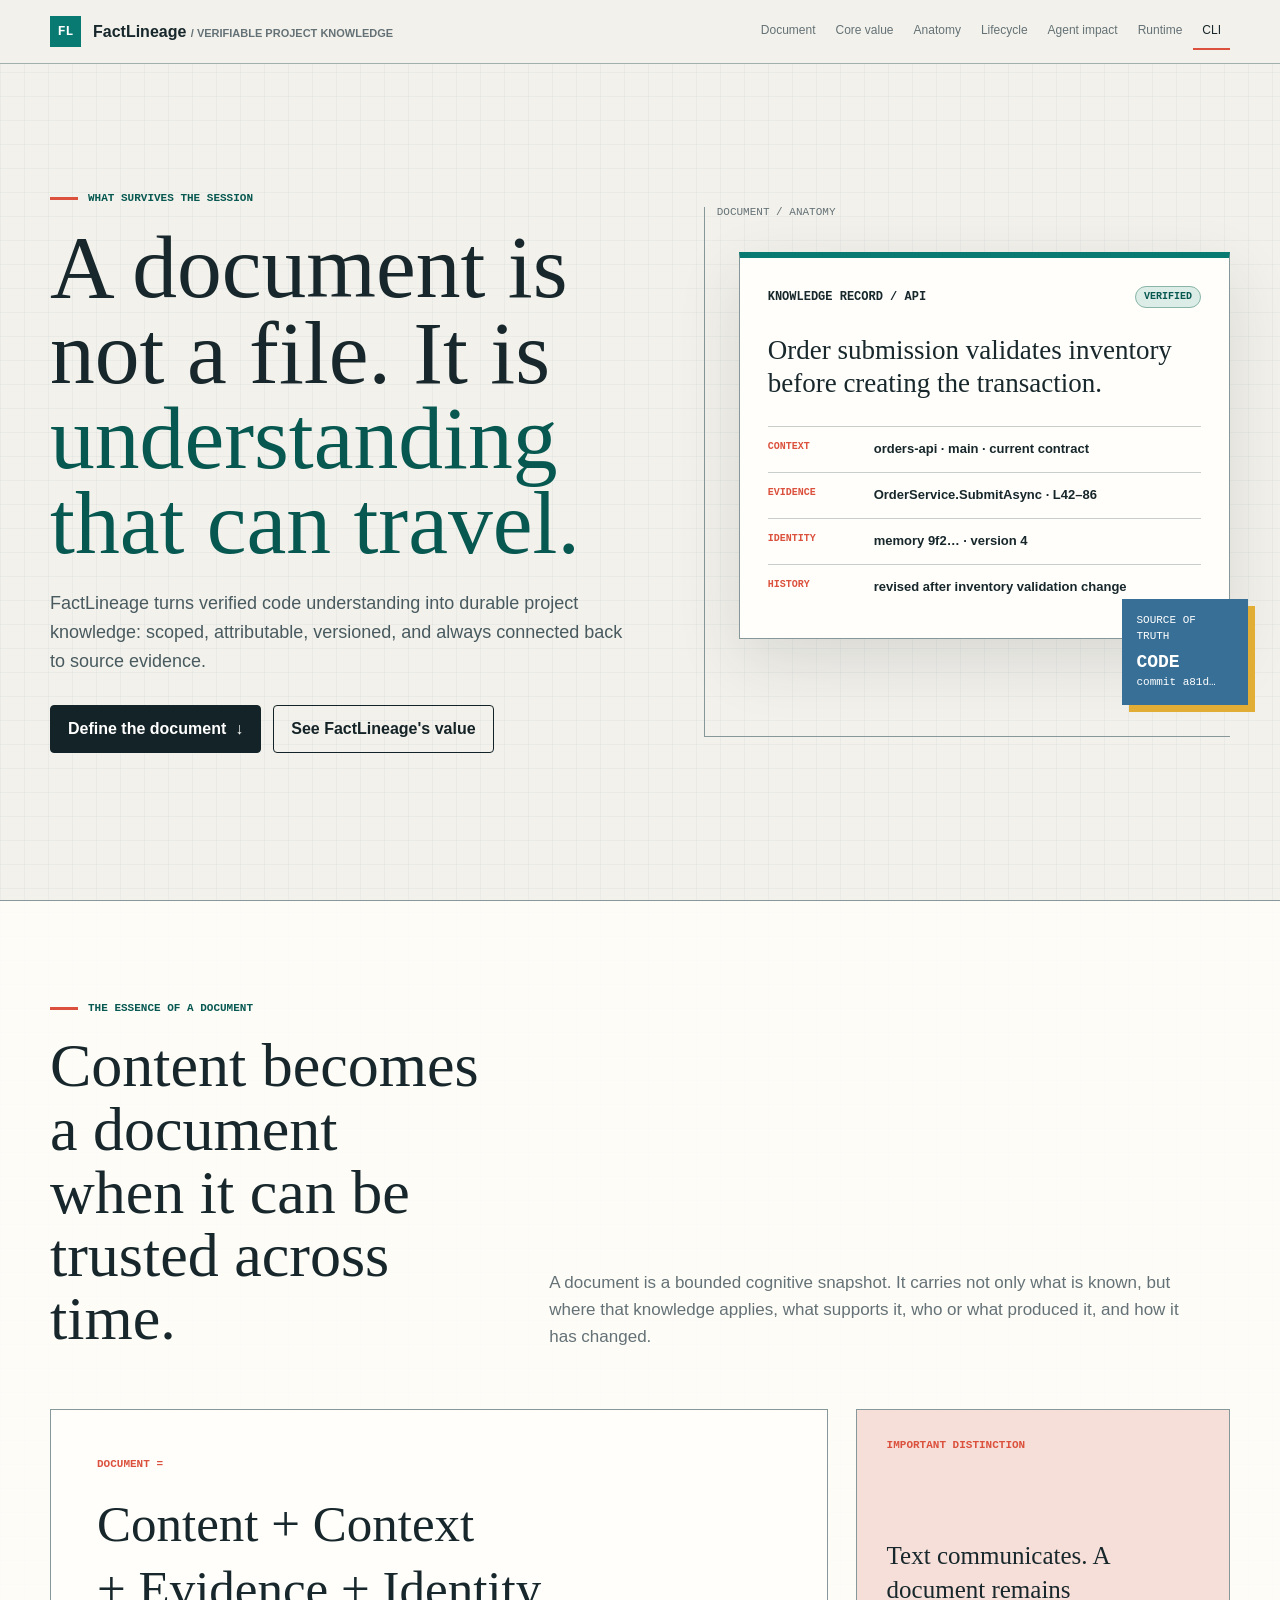
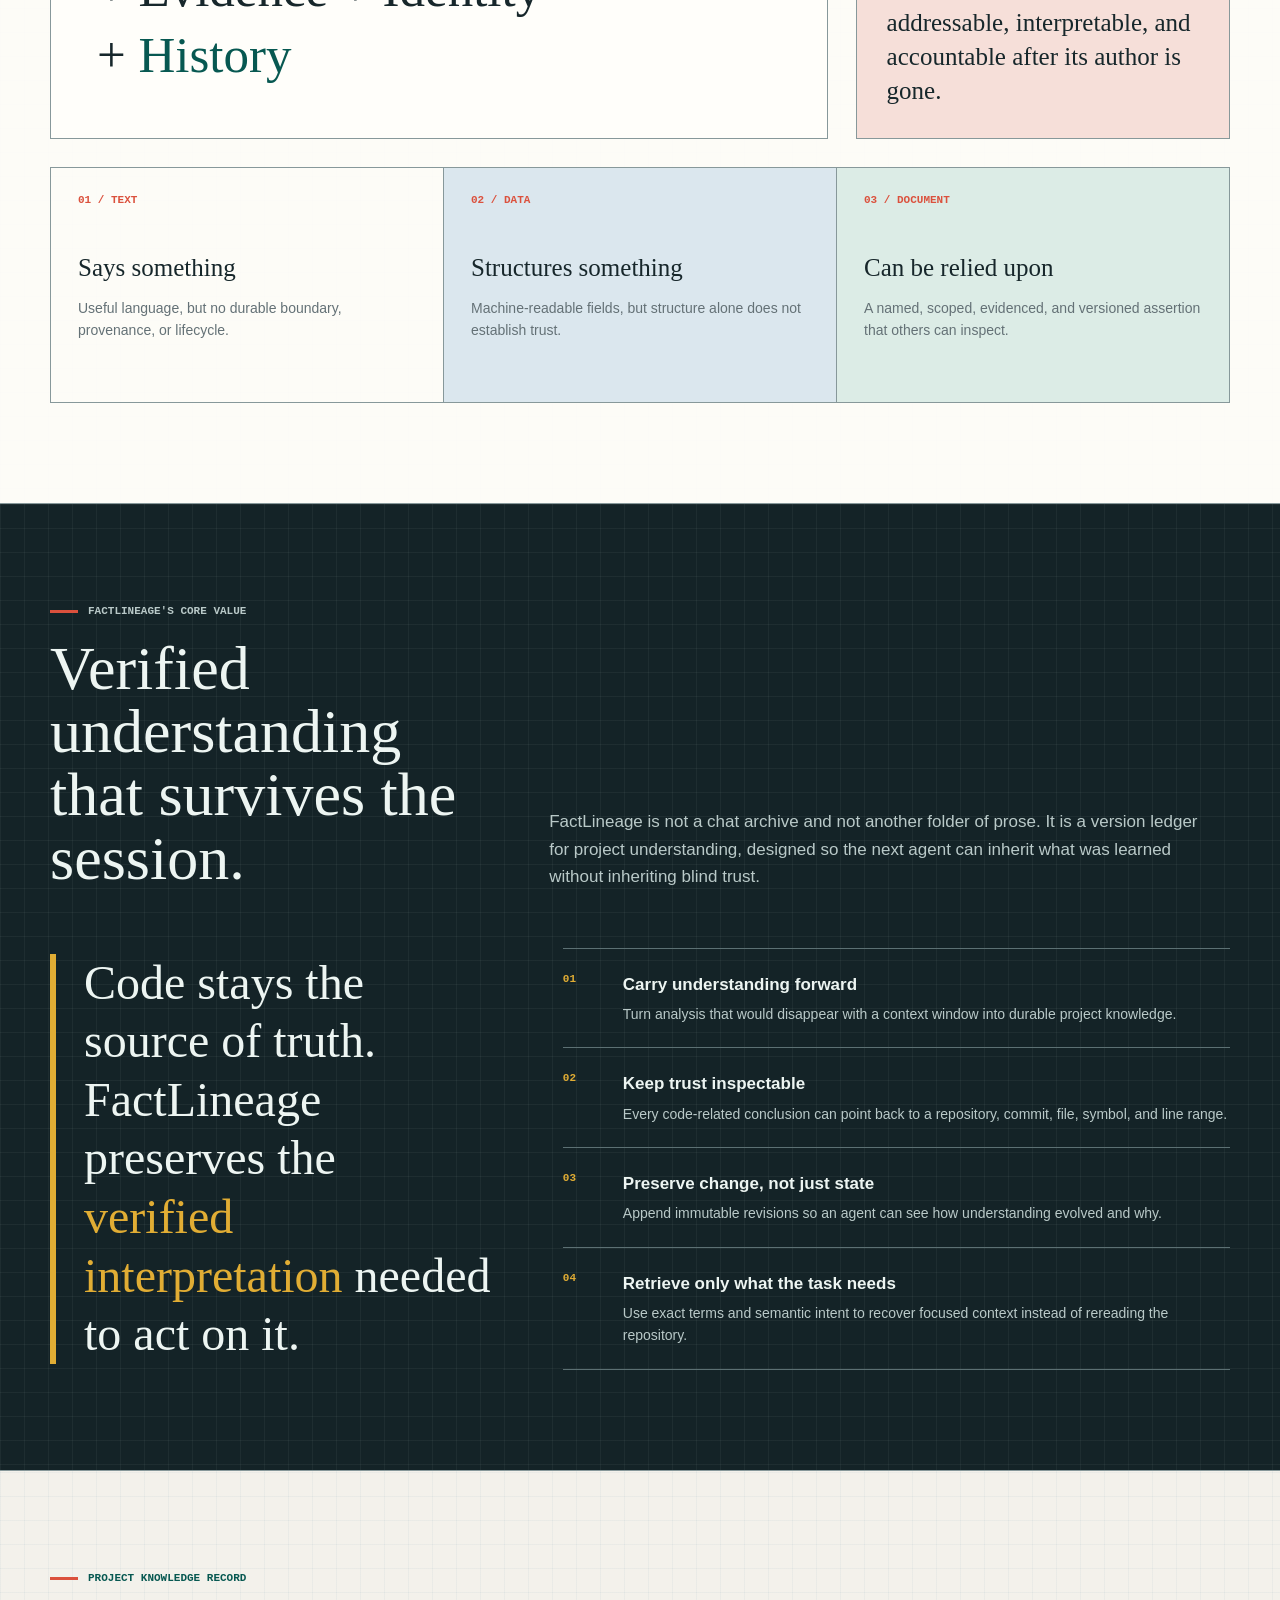
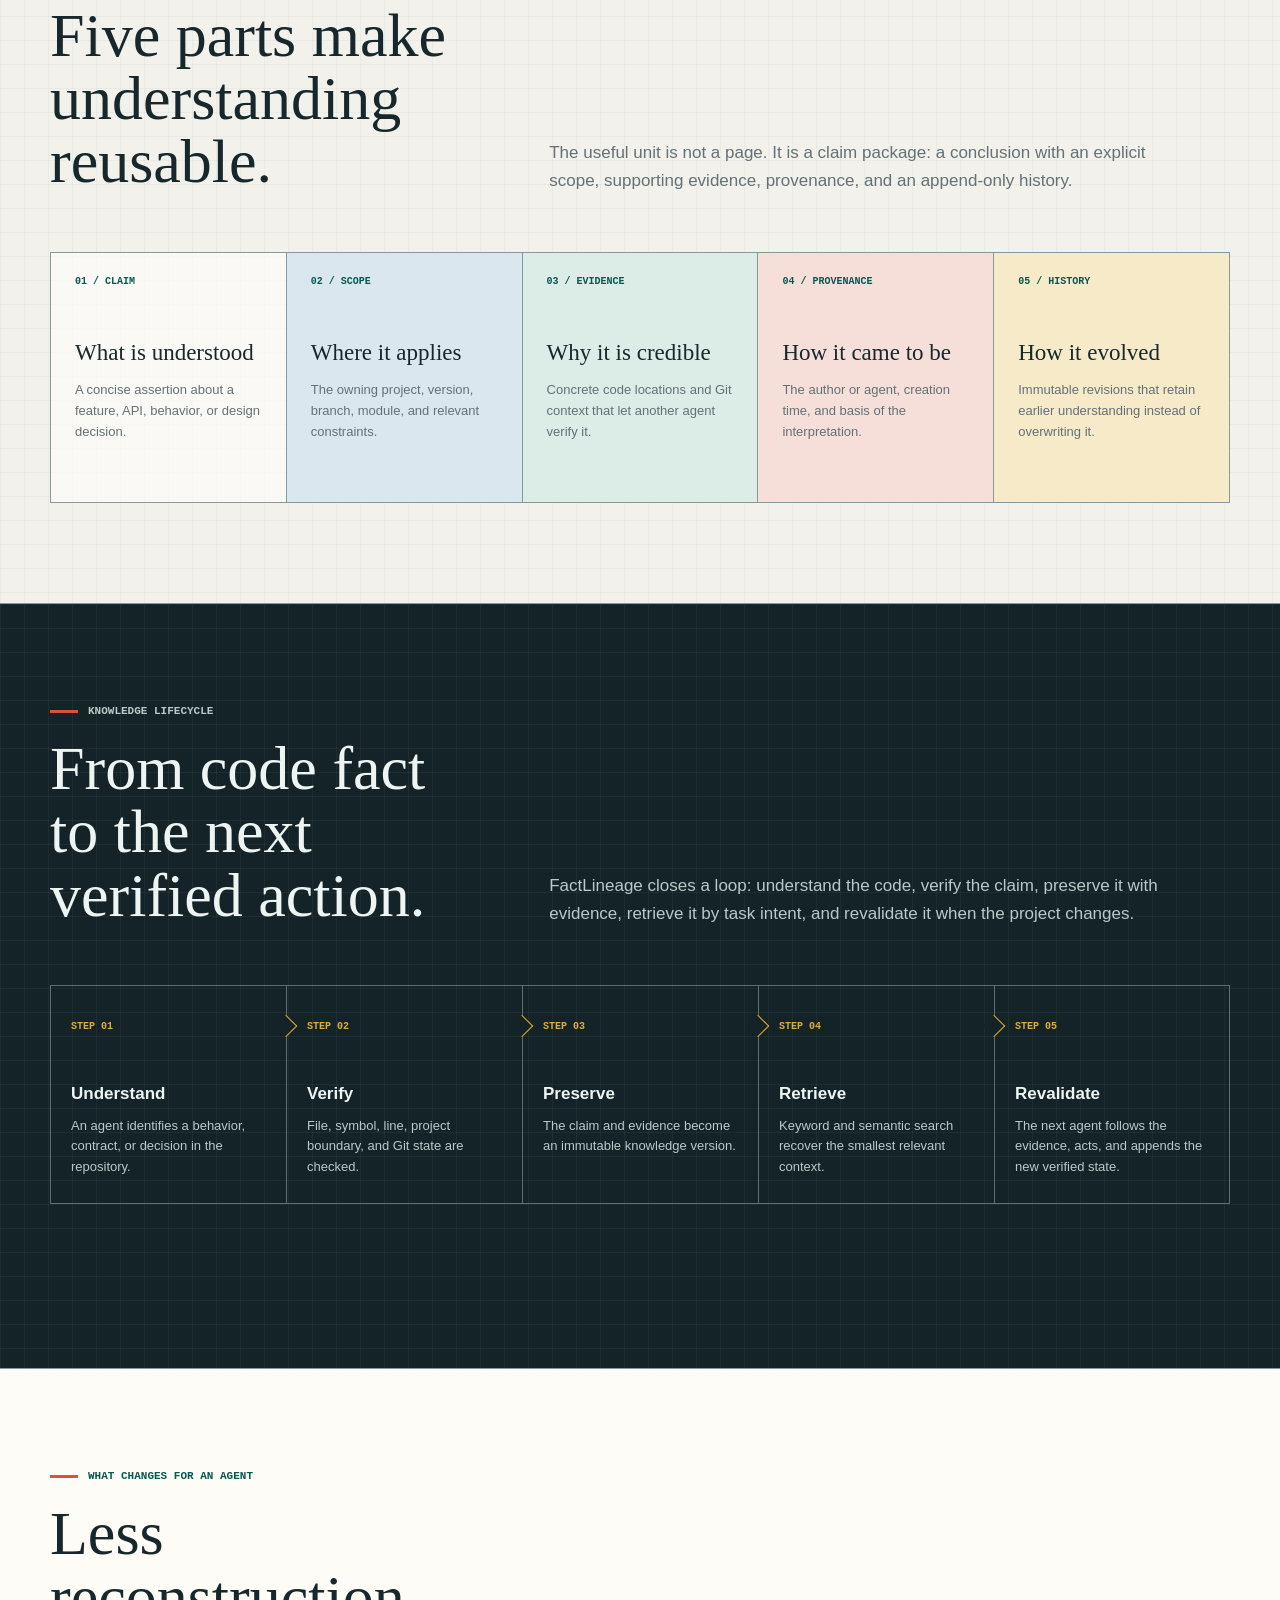
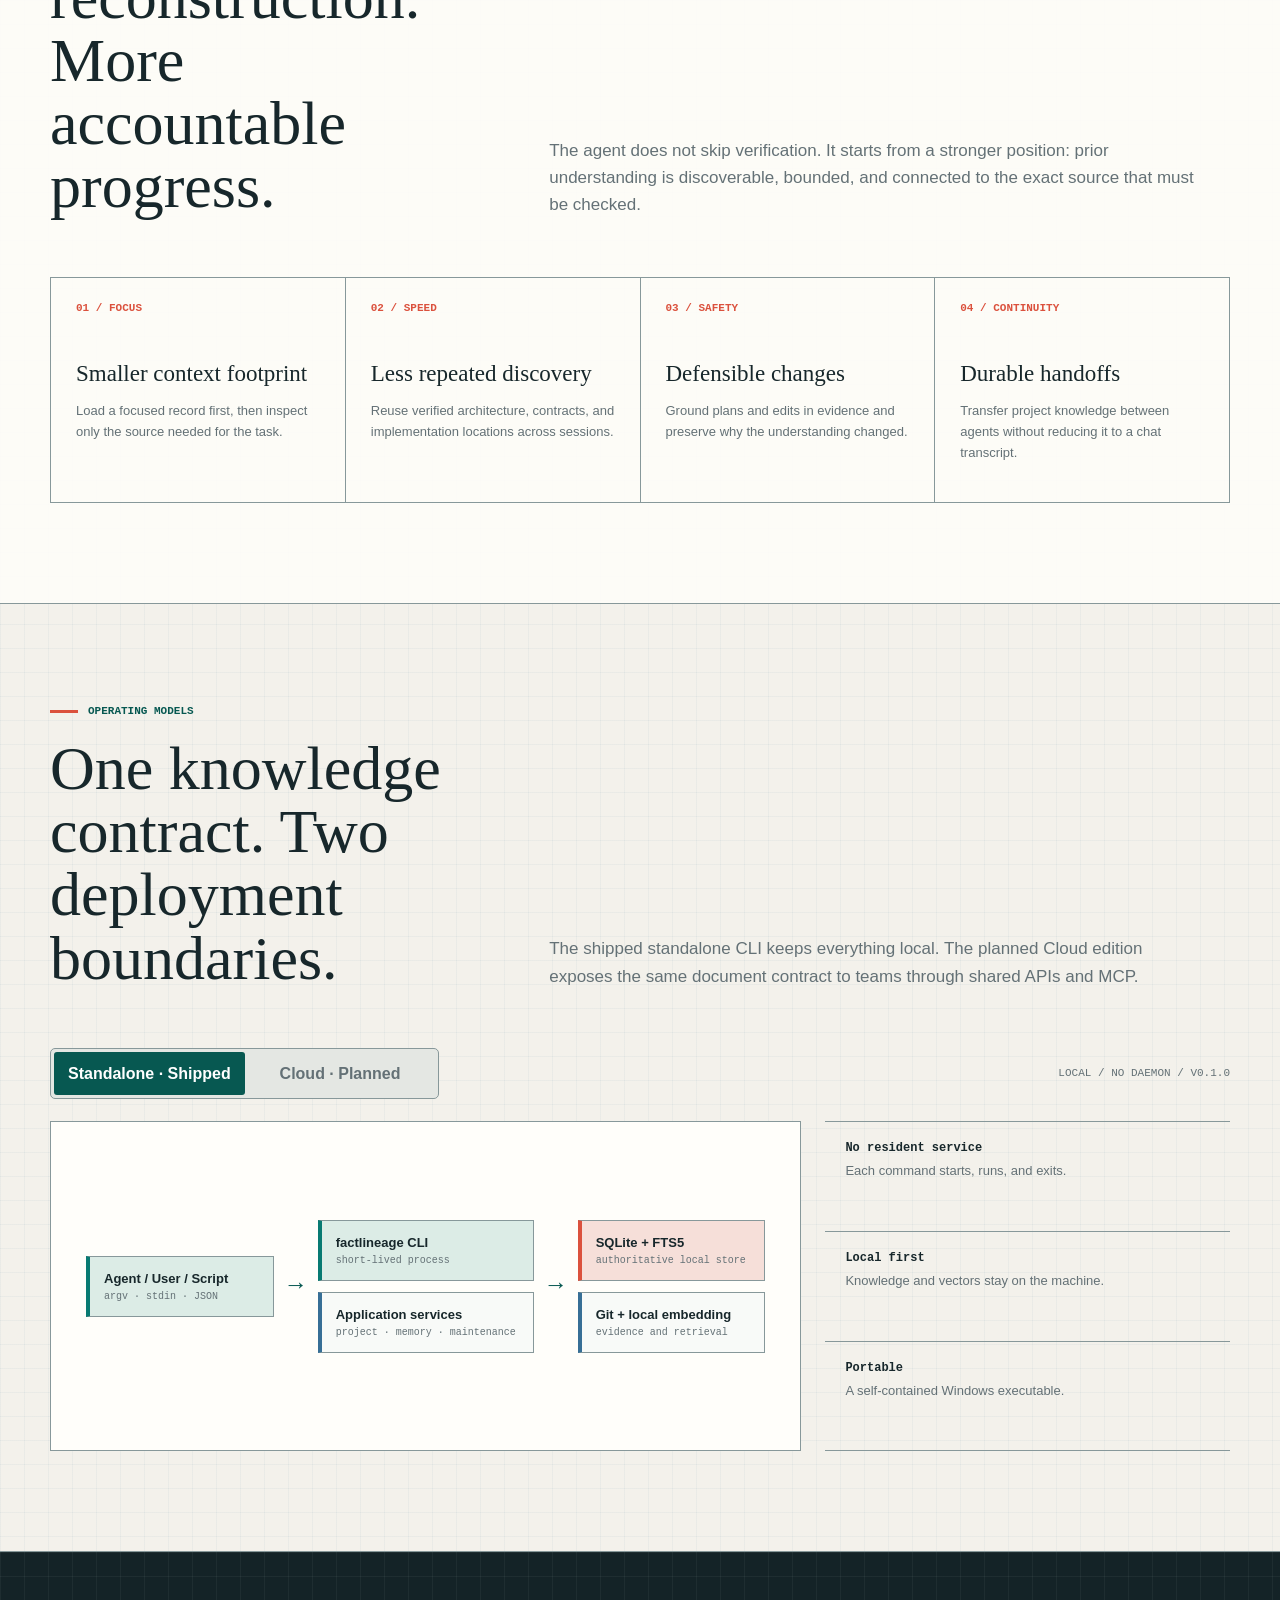
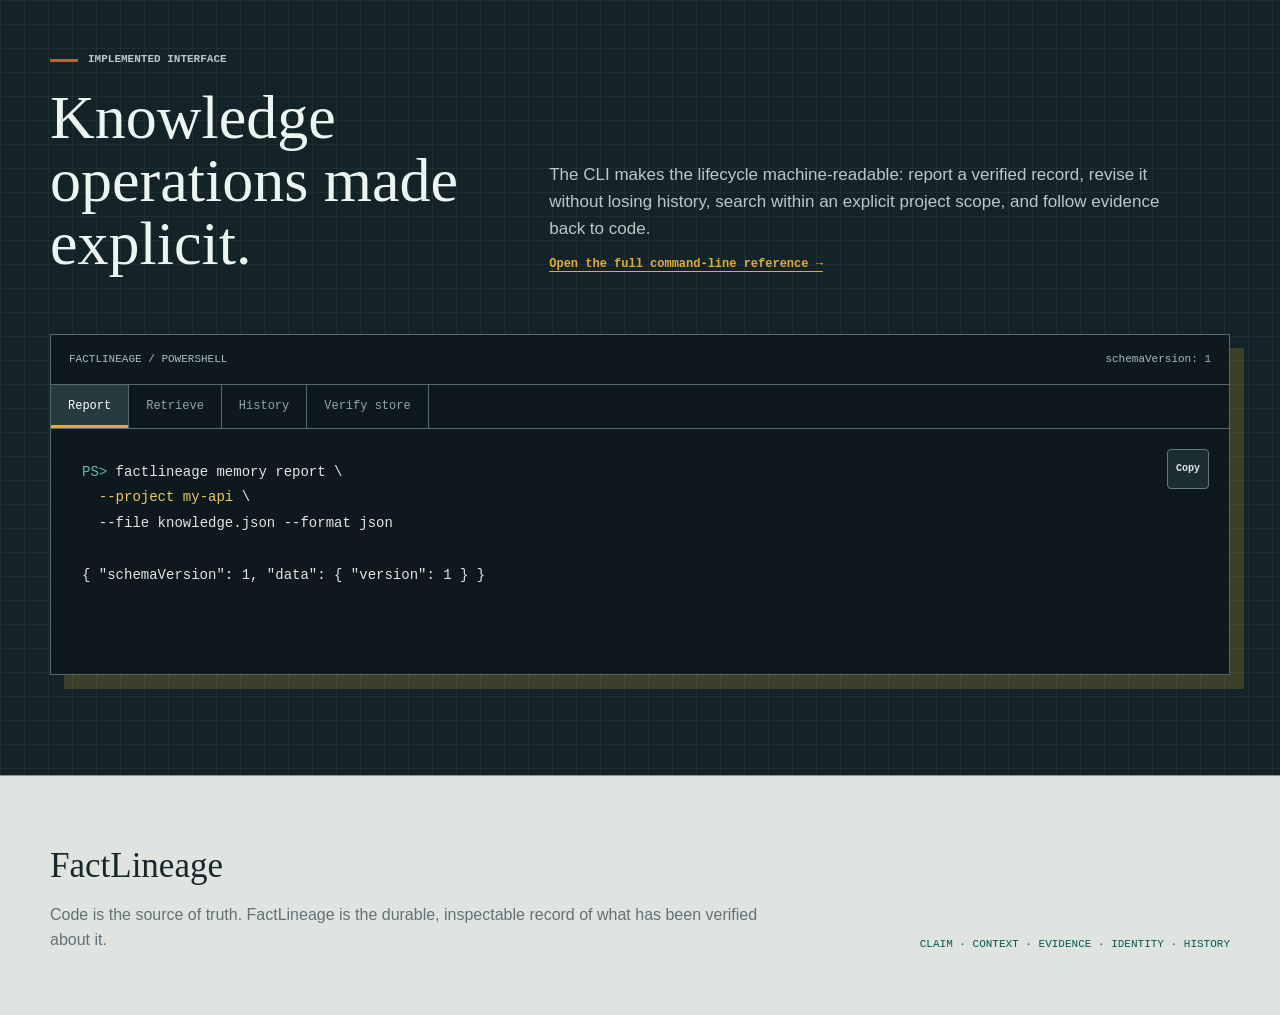
==== commit 8b813751: "rename project" ====
--- a/index.html
+++ b/index.html
@@ -3,8 +3,8 @@
 <head>
   <meta charset="UTF-8">
   <meta name="viewport" content="width=device-width, initial-scale=1.0">
-  <meta name="description" content="AI Doc turns verified code understanding into durable, traceable project knowledge.">
-  <title>AI Doc | Verifiable Project Knowledge</title>
+  <meta name="description" content="FactLineage turns verified code understanding into durable, traceable project knowledge.">
+  <title>FactLineage | Verifiable Project Knowledge</title>
   <style>
     :root {
       --paper: #f3f1eb;
@@ -426,7 +426,7 @@
 <body>
   <a class="skip-link" href="#main">Skip to main content</a>
   <header class="topbar">
-    <a class="brand" href="#top" aria-label="Back to AI Doc overview"><span class="brand-mark">AD</span><span>AI Doc <small>/ VERIFIABLE PROJECT KNOWLEDGE</small></span></a>
+    <a class="brand" href="#top" aria-label="Back to FactLineage overview"><span class="brand-mark">FL</span><span>FactLineage <small>/ VERIFIABLE PROJECT KNOWLEDGE</small></span></a>
     <nav class="nav" aria-label="Page navigation">
       <a href="#essence">Document</a><a href="#value">Core value</a><a href="#record">Anatomy</a><a href="#lifecycle">Lifecycle</a><a href="#impact">Agent impact</a><a href="#runtime">Runtime</a><a href="#cli">CLI</a>
     </nav>
@@ -437,8 +437,8 @@
       <div>
         <p class="eyebrow">What survives the session</p>
         <h1>A document is not a file. It is <em>understanding that can travel.</em></h1>
-        <p class="hero-lede">AI Doc turns verified code understanding into durable project knowledge: scoped, attributable, versioned, and always connected back to source evidence.</p>
-        <div class="hero-actions"><a class="button" href="#essence">Define the document <span aria-hidden="true">↓</span></a><a class="button secondary" href="#value">See AI Doc's value</a></div>
+        <p class="hero-lede">FactLineage turns verified code understanding into durable project knowledge: scoped, attributable, versioned, and always connected back to source evidence.</p>
+        <div class="hero-actions"><a class="button" href="#essence">Define the document <span aria-hidden="true">↓</span></a><a class="button secondary" href="#value">See FactLineage's value</a></div>
       </div>
       <div class="document-visual" aria-label="Anatomy of a verifiable document">
         <article class="document-card">
@@ -467,9 +467,9 @@
     </section>
 
     <section class="section dark" id="value">
-      <div class="section-heading"><div><p class="eyebrow">AI Doc's core value</p><h2>Verified understanding that survives the session.</h2></div><p>AI Doc is not a chat archive and not another folder of prose. It is a version ledger for project understanding, designed so the next agent can inherit what was learned without inheriting blind trust.</p></div>
+      <div class="section-heading"><div><p class="eyebrow">FactLineage's core value</p><h2>Verified understanding that survives the session.</h2></div><p>FactLineage is not a chat archive and not another folder of prose. It is a version ledger for project understanding, designed so the next agent can inherit what was learned without inheriting blind trust.</p></div>
       <div class="core-value">
-        <div class="ledger-statement"><p>Code stays the source of truth. AI Doc preserves the <strong>verified interpretation</strong> needed to act on it.</p></div>
+        <div class="ledger-statement"><p>Code stays the source of truth. FactLineage preserves the <strong>verified interpretation</strong> needed to act on it.</p></div>
         <div class="value-list">
           <article class="value-item"><span>01</span><div><h3>Carry understanding forward</h3><p>Turn analysis that would disappear with a context window into durable project knowledge.</p></div></article>
           <article class="value-item"><span>02</span><div><h3>Keep trust inspectable</h3><p>Every code-related conclusion can point back to a repository, commit, file, symbol, and line range.</p></div></article>
@@ -491,7 +491,7 @@
     </section>
 
     <section class="section dark" id="lifecycle">
-      <div class="section-heading"><div><p class="eyebrow">Knowledge lifecycle</p><h2>From code fact to the next verified action.</h2></div><p>AI Doc closes a loop: understand the code, verify the claim, preserve it with evidence, retrieve it by task intent, and revalidate it when the project changes.</p></div>
+      <div class="section-heading"><div><p class="eyebrow">Knowledge lifecycle</p><h2>From code fact to the next verified action.</h2></div><p>FactLineage closes a loop: understand the code, verify the claim, preserve it with evidence, retrieve it by task intent, and revalidate it when the project changes.</p></div>
       <div class="flow">
         <article class="flow-step"><code>STEP 01</code><h3>Understand</h3><p>An agent identifies a behavior, contract, or decision in the repository.</p></article>
         <article class="flow-step"><code>STEP 02</code><h3>Verify</h3><p>File, symbol, line, project boundary, and Git state are checked.</p></article>
@@ -518,7 +518,7 @@
         <span class="runtime-state">LOCAL / NO DAEMON / V0.1.0</span>
       </div>
       <div class="runtime-panel active" id="runtime-local" role="tabpanel">
-        <div class="runtime-diagram"><div class="runtime-column"><div class="node primary"><strong>Agent / User / Script</strong><small>argv · stdin · JSON</small></div></div><div class="arrow" aria-hidden="true">→</div><div class="runtime-column"><div class="node primary"><strong>aidoc CLI</strong><small>short-lived process</small></div><div class="node"><strong>Application services</strong><small>project · memory · maintenance</small></div></div><div class="arrow" aria-hidden="true">→</div><div class="runtime-column"><div class="node storage"><strong>SQLite + FTS5</strong><small>authoritative local store</small></div><div class="node"><strong>Git + local embedding</strong><small>evidence and retrieval</small></div></div></div>
+        <div class="runtime-diagram"><div class="runtime-column"><div class="node primary"><strong>Agent / User / Script</strong><small>argv · stdin · JSON</small></div></div><div class="arrow" aria-hidden="true">→</div><div class="runtime-column"><div class="node primary"><strong>factlineage CLI</strong><small>short-lived process</small></div><div class="node"><strong>Application services</strong><small>project · memory · maintenance</small></div></div><div class="arrow" aria-hidden="true">→</div><div class="runtime-column"><div class="node storage"><strong>SQLite + FTS5</strong><small>authoritative local store</small></div><div class="node"><strong>Git + local embedding</strong><small>evidence and retrieval</small></div></div></div>
         <aside class="runtime-notes"><div class="runtime-note"><strong>No resident service</strong><p>Each command starts, runs, and exits.</p></div><div class="runtime-note"><strong>Local first</strong><p>Knowledge and vectors stay on the machine.</p></div><div class="runtime-note"><strong>Portable</strong><p>A self-contained Windows executable.</p></div></aside>
       </div>
       <div class="runtime-panel" id="runtime-cloud" role="tabpanel" hidden>
@@ -530,21 +530,21 @@
     <section class="section dark" id="cli">
       <div class="section-heading"><div><p class="eyebrow">Implemented interface</p><h2>Knowledge operations made explicit.</h2></div><p>The CLI makes the lifecycle machine-readable: report a verified record, revise it without losing history, search within an explicit project scope, and follow evidence back to code.<br><a class="reference-link" href="command-line-reference.md">Open the full command-line reference →</a></p></div>
       <div class="cli-shell">
-        <div class="cli-head"><span>AIDOC / POWERSHELL</span><span>schemaVersion: 1</span></div>
+        <div class="cli-head"><span>FACTLINEAGE / POWERSHELL</span><span>schemaVersion: 1</span></div>
         <div class="cli-tabs" role="tablist" aria-label="CLI examples"><button class="cli-tab active" type="button" role="tab" aria-selected="true" data-cli="report">Report</button><button class="cli-tab" type="button" role="tab" aria-selected="false" data-cli="search">Retrieve</button><button class="cli-tab" type="button" role="tab" aria-selected="false" data-cli="history">History</button><button class="cli-tab" type="button" role="tab" aria-selected="false" data-cli="doctor">Verify store</button></div>
         <div class="cli-body">
           <button class="copy-button" type="button" aria-label="Copy current command" title="Copy current command">Copy</button>
-          <pre class="cli-example active" id="cli-report" data-command="aidoc memory report --project my-api --file knowledge.json --format json"><span class="prompt">PS&gt;</span> aidoc memory report \
+          <pre class="cli-example active" id="cli-report" data-command="factlineage memory report --project my-api --file knowledge.json --format json"><span class="prompt">PS&gt;</span> factlineage memory report \
   <span class="argument">--project my-api</span> \
   --file knowledge.json --format json
 
 { "schemaVersion": 1, "data": { "version": 1 } }</pre>
-          <pre class="cli-example" id="cli-search" data-command="aidoc search &quot;Where is inventory validated?&quot; --project my-api --limit 5 --format json"><span class="prompt">PS&gt;</span> aidoc search \
+          <pre class="cli-example" id="cli-search" data-command="factlineage search &quot;Where is inventory validated?&quot; --project my-api --limit 5 --format json"><span class="prompt">PS&gt;</span> factlineage search \
   <span class="argument">"Where is inventory validated?"</span> \
   --project my-api --limit 5 --format json</pre>
-          <pre class="cli-example" id="cli-history" data-command="aidoc memory history &lt;memory-id&gt; --format json"><span class="prompt">PS&gt;</span> aidoc memory history \
+          <pre class="cli-example" id="cli-history" data-command="factlineage memory history &lt;memory-id&gt; --format json"><span class="prompt">PS&gt;</span> factlineage memory history \
   <span class="argument">&lt;memory-id&gt;</span> --format json</pre>
-          <pre class="cli-example" id="cli-doctor" data-command="aidoc doctor --format json"><span class="prompt">PS&gt;</span> aidoc doctor --format json
+          <pre class="cli-example" id="cli-doctor" data-command="factlineage doctor --format json"><span class="prompt">PS&gt;</span> factlineage doctor --format json
 
 { "schemaVersion": 1, "data": { "integrityCheckPassed": true } }</pre>
         </div>
@@ -552,7 +552,7 @@
     </section>
   </main>
 
-  <footer><div><strong>AI Doc</strong><p>Code is the source of truth. AI Doc is the durable, inspectable record of what has been verified about it.</p></div><code>CLAIM · CONTEXT · EVIDENCE · IDENTITY · HISTORY</code></footer>
+  <footer><div><strong>FactLineage</strong><p>Code is the source of truth. FactLineage is the durable, inspectable record of what has been verified about it.</p></div><code>CLAIM · CONTEXT · EVIDENCE · IDENTITY · HISTORY</code></footer>
 
   <script>
     const runtimeTabs = document.querySelectorAll('[data-runtime]');
